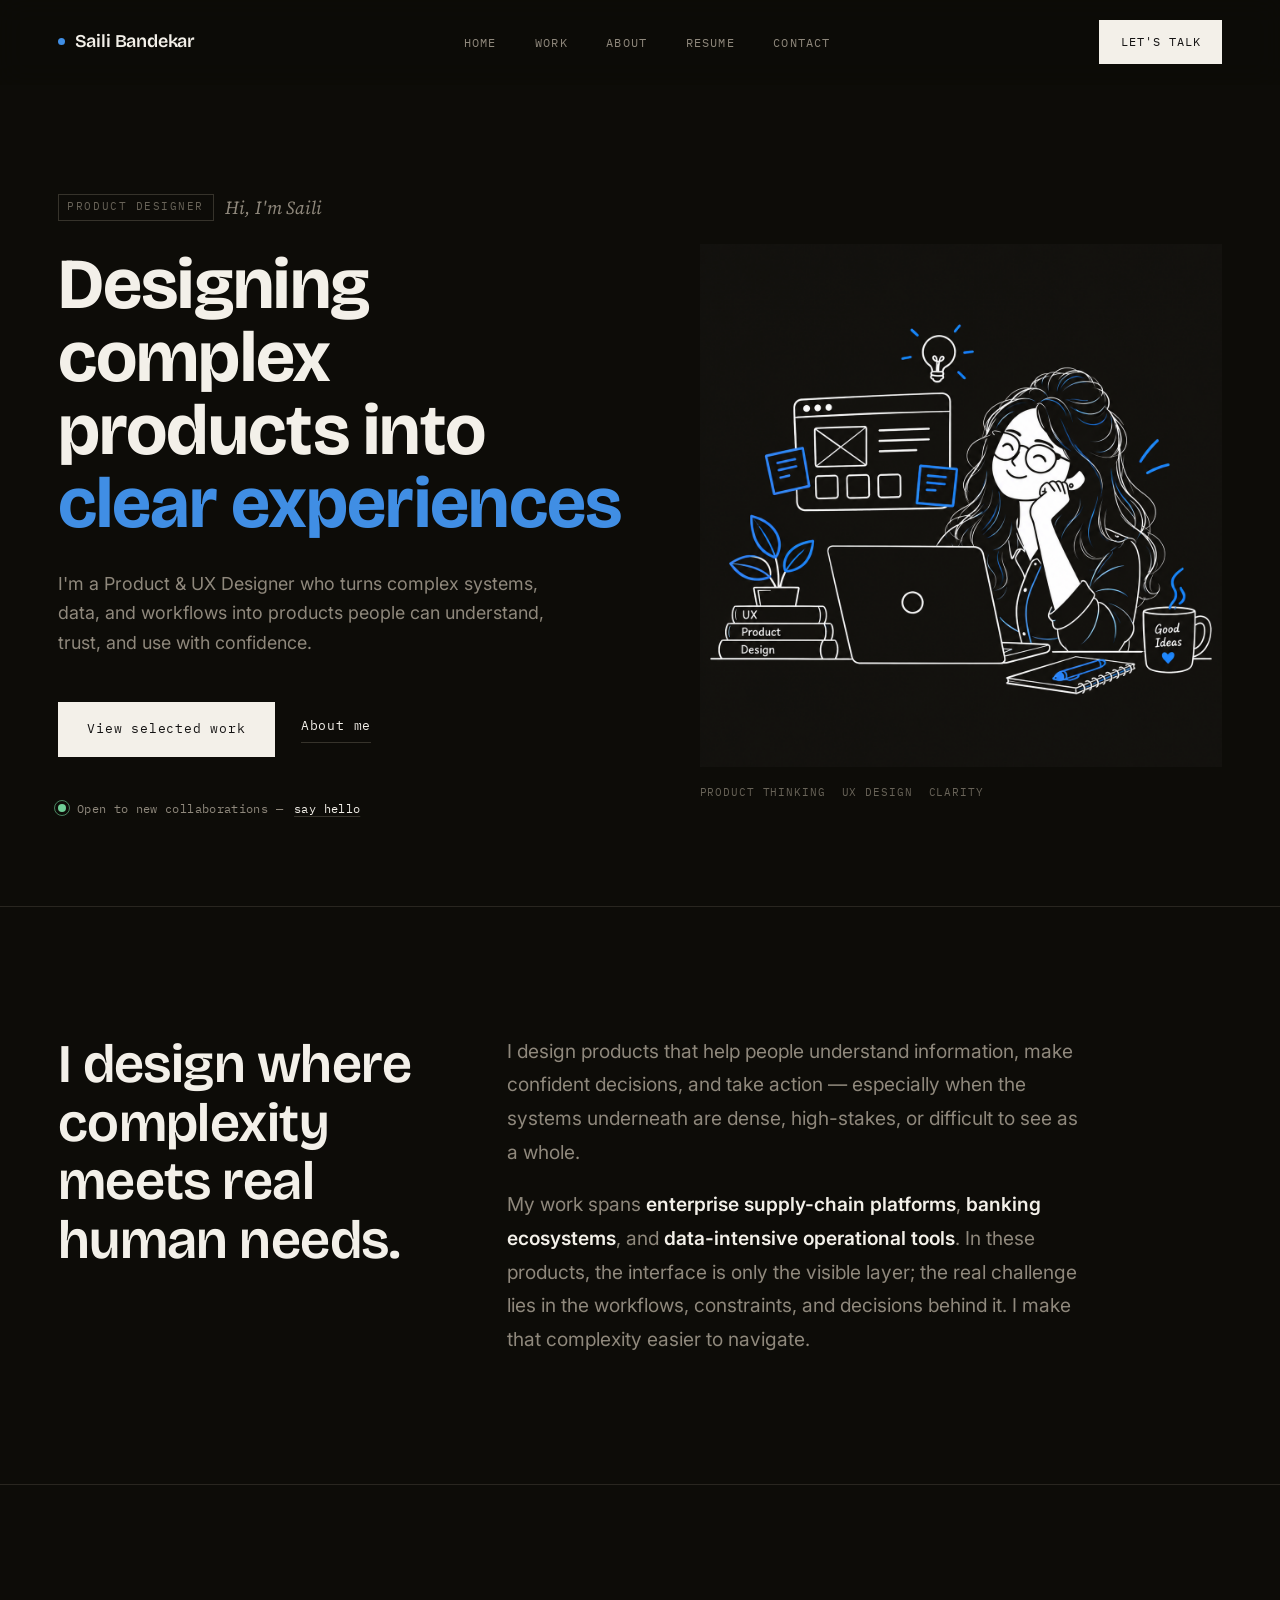
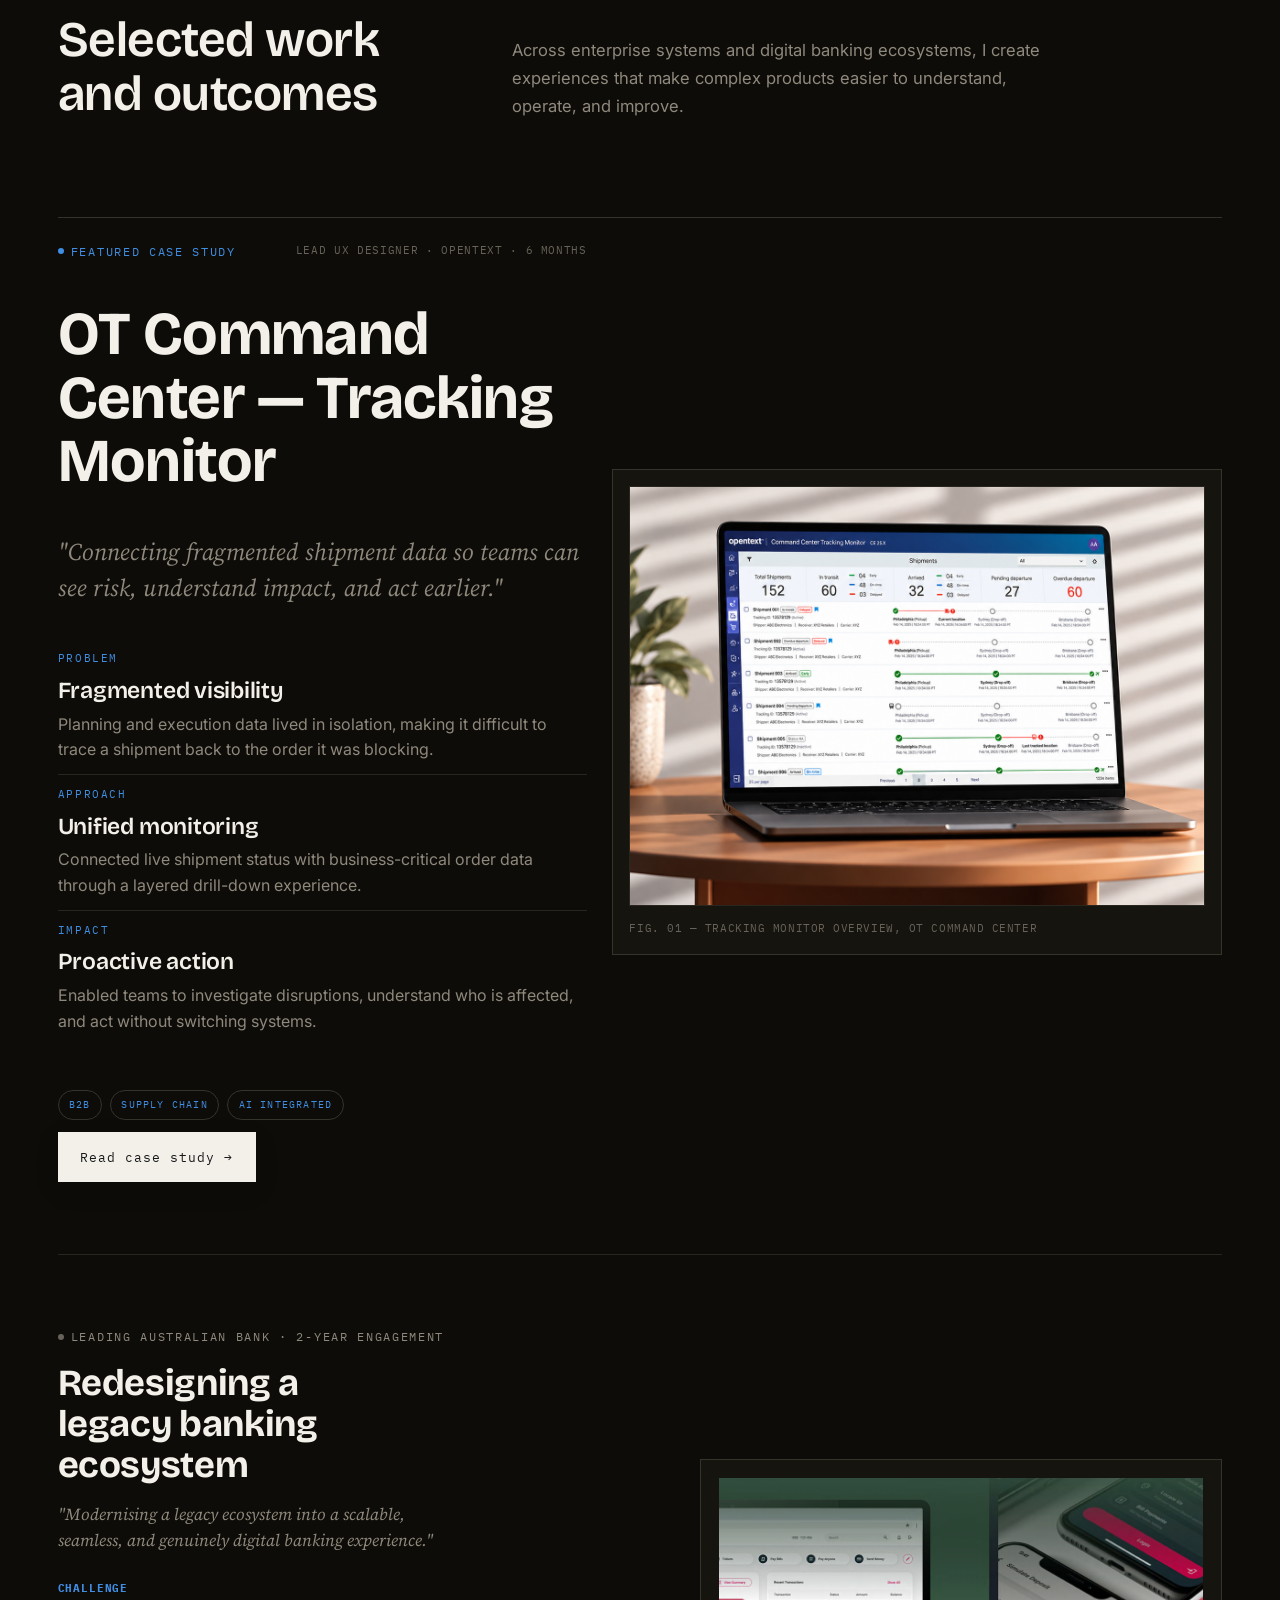
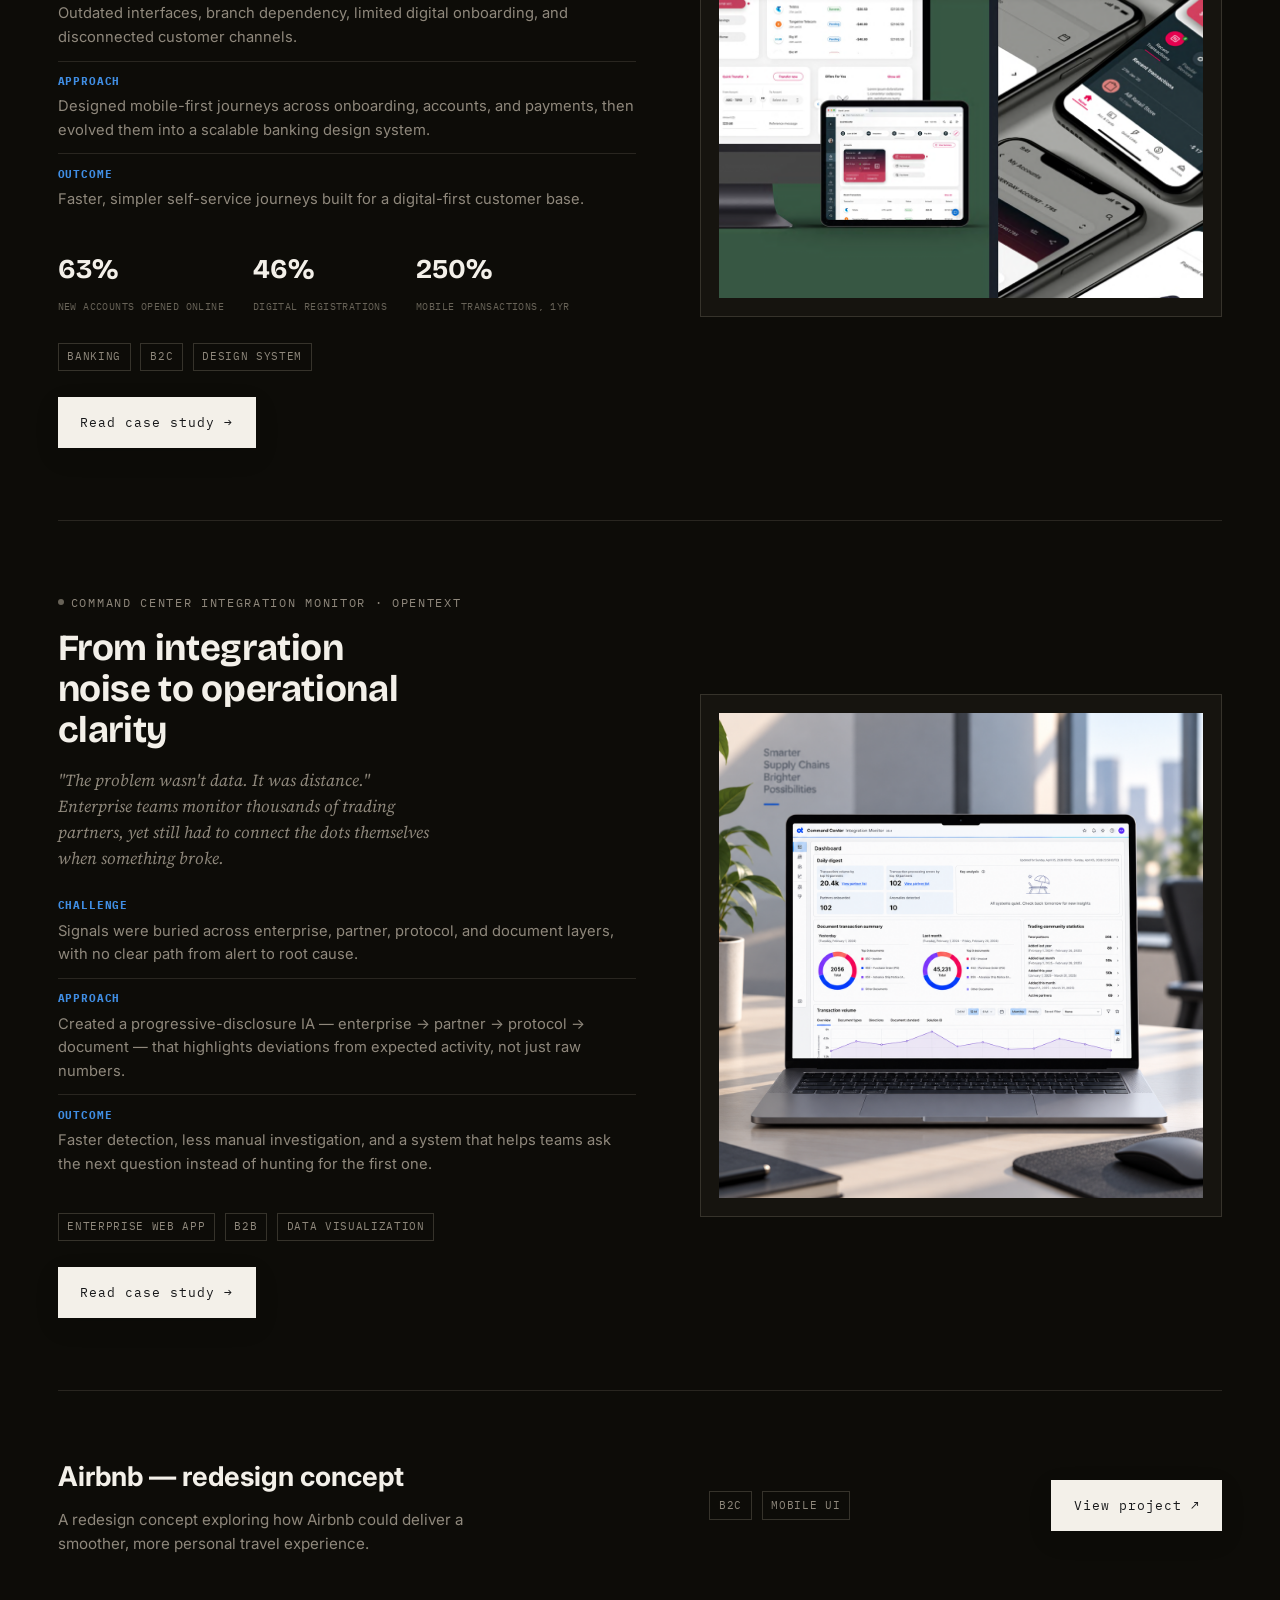
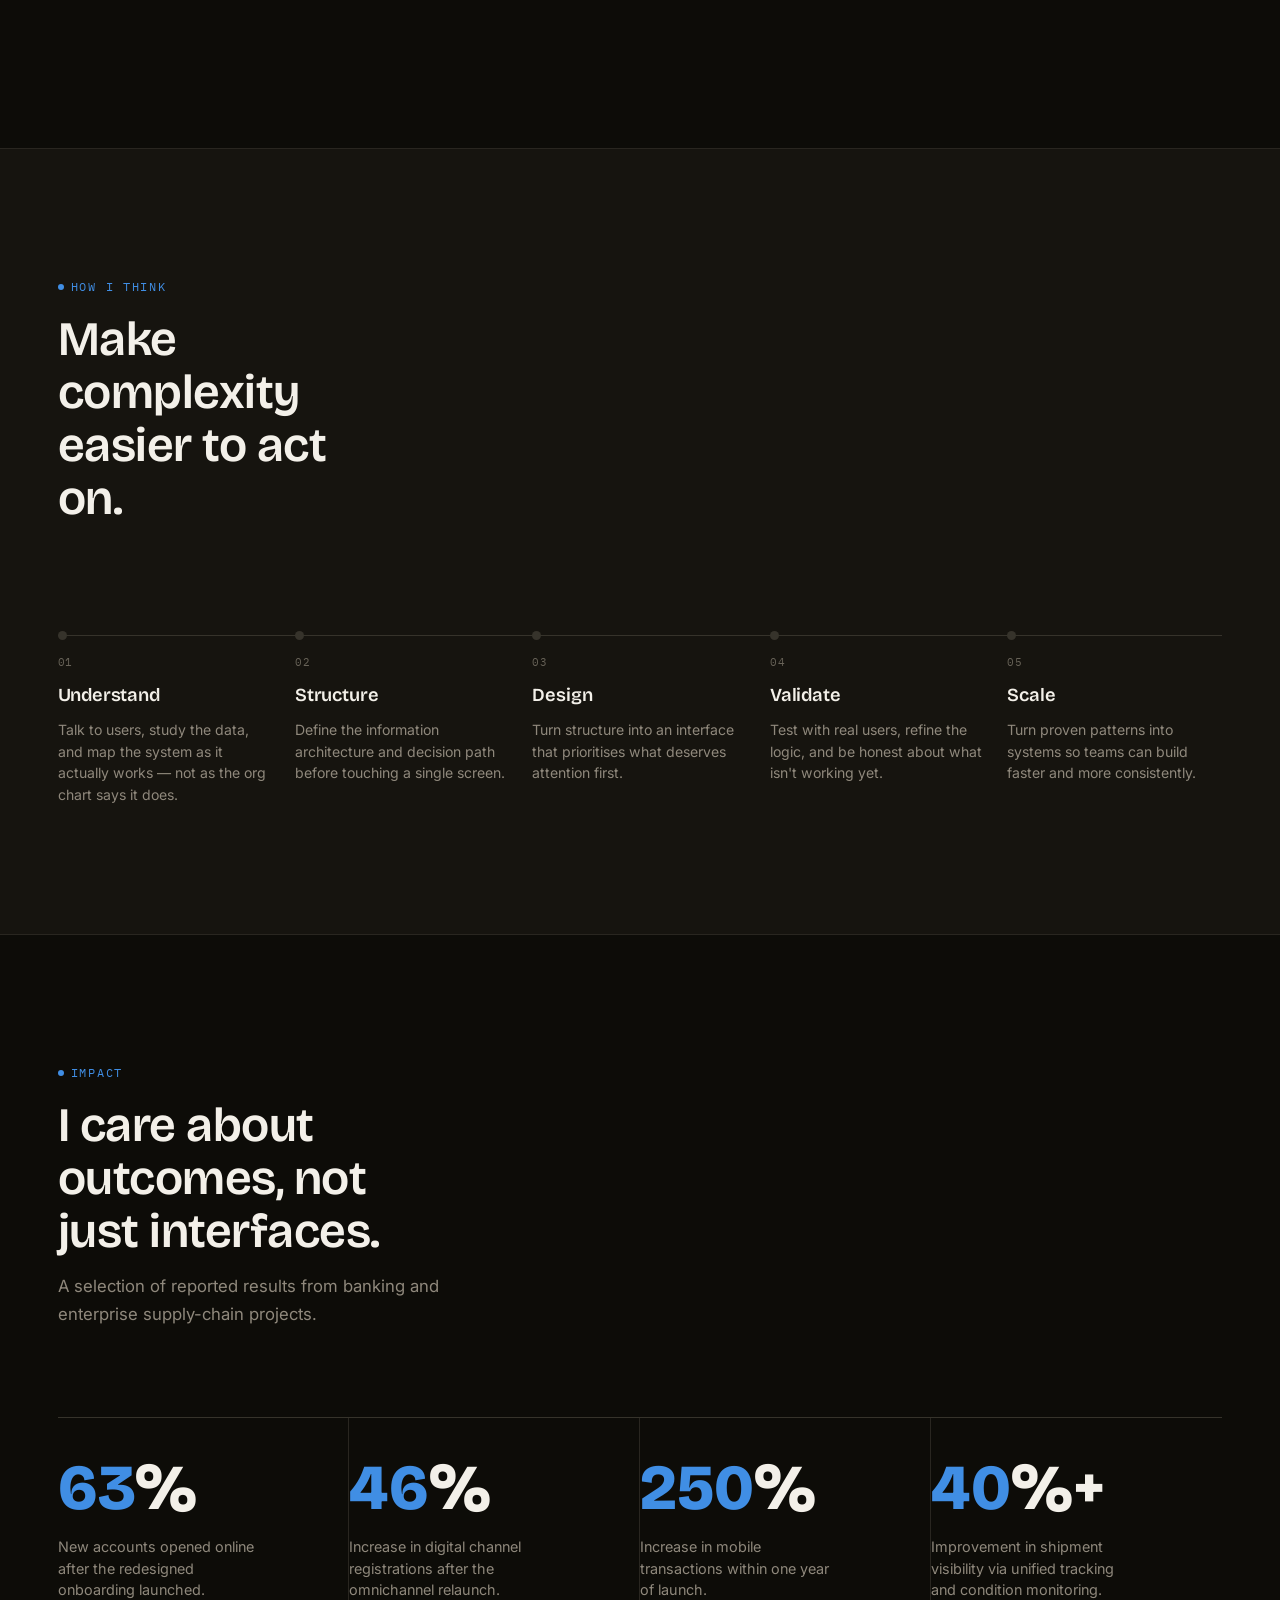
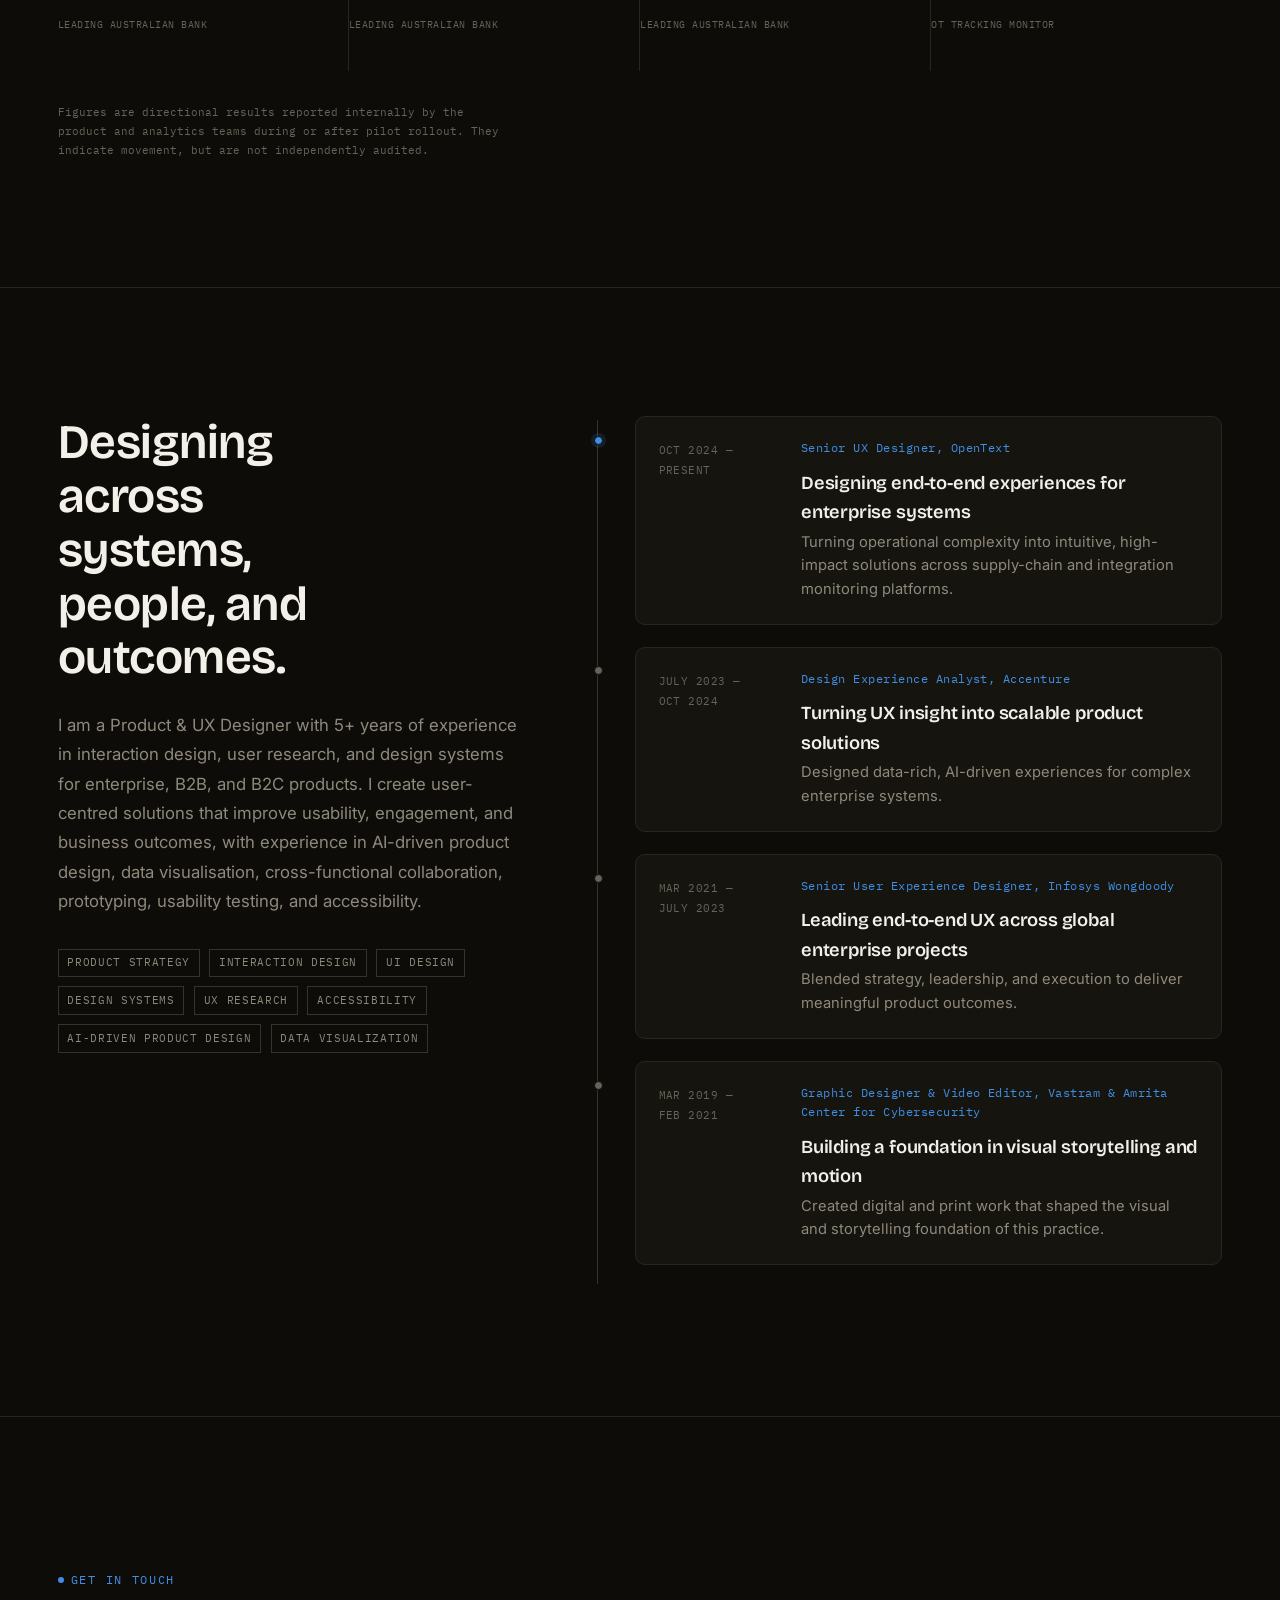
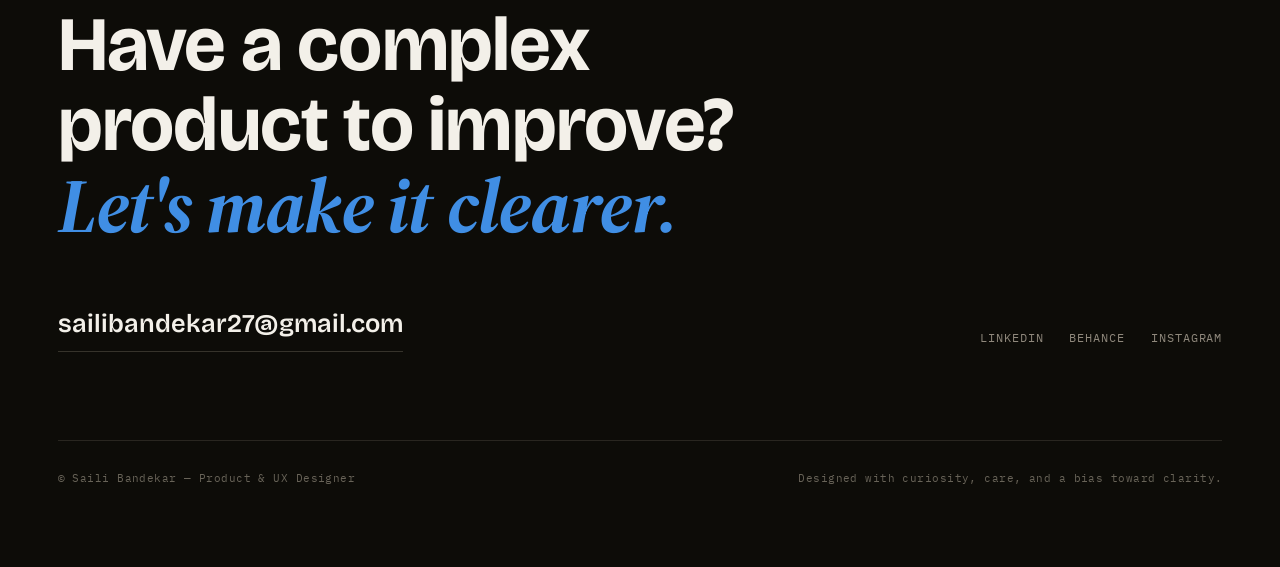
==== index.html @ f3ba3005 "commit" ====
<!doctype html>
<html lang="en">
<head>
<meta charset="UTF-8">
<meta name="viewport" content="width=device-width, initial-scale=1.0">
<title>Saili Bandekar — Product &amp; UX Designer</title>
<meta name="description" content="Saili Bandekar is a Product &amp; UX Designer turning complex enterprise, banking and supply-chain systems into clear, usable experiences.">
<link rel="preconnect" href="https://fonts.googleapis.com">
<link rel="preconnect" href="https://fonts.gstatic.com" crossorigin>
<link href="https://fonts.googleapis.com/css2?family=Bricolage+Grotesque:opsz,wght@12..96,400;12..96,500;12..96,600;12..96,700;12..96,800&family=Source+Serif+4:ital,opsz,wght@0,8..60,400;0,8..60,500;1,8..60,500&family=Inter:wght@400;500;600&family=IBM+Plex+Mono:wght@400;500&display=swap" rel="stylesheet">
<style>
  :root{
    --bg: oklch(15.5% 0.008 90);
    --surface: oklch(19% 0.010 88);
    --surface-2: oklch(23% 0.012 88);
    --fg: oklch(95.5% 0.010 85);
    --muted: oklch(63% 0.020 85);
    --muted-2: oklch(50% 0.018 85);
    --border: oklch(32% 0.014 90);
    --border-soft: oklch(27% 0.012 90);
    --accent: oklch(64% 0.15 253);
    --accent-soft: oklch(64% 0.15 253 / 0.14);
    --paper: oklch(93% 0.012 85);
    --radius-sm: 4px;
    --radius-md: 10px;
    --shadow-soft: 0 24px 80px oklch(5% 0.01 90 / 0.32);

    --display: 'Bricolage Grotesque', sans-serif;
    --serif: 'Source Serif 4', Georgia, serif;
    --sans: 'Inter', sans-serif;
    --mono: 'IBM Plex Mono', monospace;
  }
  *{box-sizing:border-box;}
  html{scroll-behavior:smooth;background:var(--bg);}
  body{
    margin:0;background:var(--bg);color:var(--fg);
    font-family:var(--sans);font-size:16px;line-height:1.6;
    -webkit-font-smoothing:antialiased;
  }
  img{max-width:100%;display:block;}
  a{color:inherit;}
  ::selection{background:var(--accent);color:#0b0c10;}
  .wrap{max-width:1360px;margin:0 auto;padding:0 clamp(20px,4.5vw,64px);}
  section{position:relative;}
  h1,h2,h3,h4{font-family:var(--display);margin:0;letter-spacing:-0.01em;}
  p{margin:0;}
  .eyebrow{
    font-family:var(--mono);font-size:12px;letter-spacing:.14em;text-transform:uppercase;
    color:var(--accent);display:flex;align-items:center;gap:.6em;margin-bottom:1.4em;
  }
  .eyebrow::before{content:'';width:6px;height:6px;border-radius:50%;background:var(--accent);flex:none;}
  .eyebrow.muted{color:var(--muted);}
  .eyebrow.muted::before{background:var(--muted-2);}
  :focus-visible{outline:2px solid var(--accent);outline-offset:3px;}

  /* ================= NAV ================= */
  .site-nav{
    position:sticky;top:0;z-index:100;
    display:flex;align-items:center;justify-content:space-between;
    padding:20px clamp(20px,4.5vw,64px);
    background:oklch(15.5% 0.008 90 / 0.72);
    backdrop-filter:blur(14px) saturate(1.1);
    border-bottom:1px solid transparent;
    transition:border-color .3s ease, background .3s ease;
  }
  .site-nav.scrolled{border-bottom-color:var(--border-soft);}
  .brand{font-family:var(--display);font-weight:600;font-size:18px;letter-spacing:-.01em;display:flex;align-items:center;gap:10px;}
  .brand .dot{width:7px;height:7px;border-radius:50%;background:var(--accent);}
  .nav-links{display:flex;gap:2.4rem;list-style:none;margin:0;padding:0;}
  .nav-links a{
    font-family:var(--mono);font-size:12px;letter-spacing:.1em;color:var(--muted);
    text-decoration:none;padding:.3rem 0;border-bottom:1px solid transparent;transition:color .15s ease,border-color .15s ease;
  }
  .nav-links a:hover, .nav-links a:focus-visible{color:var(--fg);border-color:var(--accent);}
  .nav-cta{
    font-family:var(--mono);font-size:12px;letter-spacing:.08em;
    background:var(--fg);color:#141313;padding:.7rem 1.3rem;border:1px solid var(--fg);
    text-decoration:none;white-space:nowrap;transition:background .15s ease,color .15s ease;
  }
  .nav-cta:hover{background:var(--accent);border-color:var(--accent);color:#0b0c10;}
  .nav-toggle{display:none;background:none;border:1px solid var(--border);color:var(--fg);padding:.5rem .7rem;font-family:var(--mono);}
  @media (max-width:900px){
    .site-nav{position:sticky;}
    .nav-links{display:none;}
    .nav-toggle{display:inline-flex;}
    .nav-links.open{
      position:absolute;top:calc(100% + 1px);left:0;right:0;display:flex !important;flex-direction:column;
      gap:0;padding:1rem clamp(20px,4.5vw,64px) 1.4rem;background:var(--surface);border-bottom:1px solid var(--border);
      box-shadow:var(--shadow-soft);
    }
    .nav-links.open a{display:block;padding:.7rem 0;}
    .nav-cta{display:none;}
  }
  .nav-links.open{display:flex !important;}

  /* ================= HERO ================= */
  .hero{padding:clamp(48px,9vw,108px) 0 clamp(40px,7vw,88px);overflow:hidden;}
  .hero-grid{
    display:grid;grid-template-columns:1.05fr 0.95fr;gap:clamp(24px,5vw,72px);align-items:center;
  }
  .hero-copy .hi{
    font-family:var(--serif);font-style:italic;font-size:1.15rem;color:var(--muted);margin-bottom:1.6rem;
    display:flex;align-items:center;gap:.6em;
  }
  .hero-copy .hi .role{
    font-family:var(--mono);font-style:normal;font-size:11px;letter-spacing:.14em;text-transform:uppercase;
    color:var(--muted-2);border:1px solid var(--border);padding:.35em .8em;
  }
  .hero-copy h1{
    font-size:clamp(2.6rem,5.6vw,4.6rem);line-height:1.02;font-weight:700;max-width:13ch;
  }
  .hero-copy h1 em{font-style:normal;color:var(--accent);}
  .hero-sub{
    font-size:clamp(1.02rem,1.4vw,1.2rem);color:var(--muted);max-width:46ch;margin-top:1.8rem;line-height:1.65;
  }
  .hero-ctas{display:flex;align-items:center;gap:1.6rem;margin-top:2.8rem;flex-wrap:wrap;}
  .btn-primary{
    font-family:var(--mono);font-size:13px;letter-spacing:.06em;
    background:var(--fg);color:#141313;padding:1rem 1.8rem;text-decoration:none;
    border:1px solid var(--fg);transition:background .15s ease,color .15s ease,transform .15s ease;
  }
  .btn-primary:hover{background:var(--accent);border-color:var(--accent);color:#0b0c10;transform:translateY(-1px);}
  .btn-ghost{
    font-family:var(--mono);font-size:13px;letter-spacing:.06em;color:var(--fg);
    text-decoration:none;border-bottom:1px solid var(--border);padding-bottom:.3rem;
    transition:border-color .15s ease,color .15s ease;
  }
  .btn-ghost:hover{border-color:var(--accent);color:var(--accent);}
  .availability{
    margin-top:2.6rem;display:flex;align-items:center;gap:.7rem;flex-wrap:wrap;
    font-family:var(--mono);font-size:12px;color:var(--muted);letter-spacing:.03em;
  }
  .availability .pulse{
    width:8px;height:8px;border-radius:50%;background:#6fcf97;position:relative;flex:none;
  }
  .availability .pulse::after{
    content:'';position:absolute;inset:-4px;border-radius:50%;border:1px solid #6fcf97;opacity:.6;
    animation:pulse 2.4s ease-out infinite;
  }
  @keyframes pulse{0%{transform:scale(.7);opacity:.7;}100%{transform:scale(1.9);opacity:0;}}
  .availability a{color:var(--fg);text-decoration:underline;text-decoration-color:var(--border);text-underline-offset:3px;}

  /* Hero visual */
  .hero-visual{position:relative;max-width:560px;justify-self:end;width:100%;}
  .hero-visual img{width:100%;height:auto;display:block;object-fit:contain;border:0;border-radius:0;box-shadow:none;}
  .hero-visual .cap{
    position:absolute;left:0;bottom:-2.2rem;font-family:var(--mono);font-size:11px;letter-spacing:.08em;
    color:var(--muted-2);display:flex;gap:1rem;flex-wrap:wrap;
  }
  @media (max-width:900px){
    .hero-grid{grid-template-columns:1fr;}
    .hero-visual{justify-self:start;max-width:420px;margin-top:2.4rem;}
  }

  /* ================= PHILOSOPHY ================= */
  .philosophy{padding:clamp(64px,10vw,132px) 0;border-top:1px solid var(--border-soft);}
  .philosophy-grid{display:grid;grid-template-columns:.7fr 1.3fr;gap:clamp(24px,5vw,64px);}
  .philosophy h2{
    font-size:clamp(2.1rem,4.4vw,3.4rem);line-height:1.08;max-width:11ch;font-weight:600;
  }
  .philosophy .body{max-width:58ch;}
  .philosophy .body p{font-size:clamp(1.05rem,1.5vw,1.25rem);color:var(--muted);line-height:1.75;}
  .philosophy .body p+p{margin-top:1.2rem;}
  .philosophy .body strong{color:var(--fg);font-weight:600;}
  @media (max-width:820px){ .philosophy-grid{grid-template-columns:1fr;gap:1.6rem;} }

  /* ================= SELECTED WORK ================= */
  .work{padding:clamp(64px,10vw,132px) 0;border-top:1px solid var(--border-soft);}
  .work-intro{display:grid;grid-template-columns:.55fr 1fr;gap:clamp(24px,5vw,64px);margin-bottom:clamp(48px,8vw,96px);align-items:end;}
  .work-intro h2{font-size:clamp(2rem,4.2vw,3.1rem);font-weight:600;line-height:1.08;}
  .work-intro .lede{font-size:clamp(1rem,1.3vw,1.15rem);color:var(--muted);max-width:56ch;line-height:1.7;}
  @media (max-width:820px){ .work-intro{grid-template-columns:1fr;} }

  .tag-row{display:flex;flex-wrap:wrap;gap:.6rem;}
  .tag{
    font-family:var(--mono);font-size:11px;letter-spacing:.06em;text-transform:uppercase;
    color:var(--muted);border:1px solid var(--border);padding:.4em .8em;
  }

  /* Featured case study — Tracking Monitor */
  .featured-case{
    display:grid;grid-template-columns:minmax(0, 1fr) 610px;gap:clamp(18px,2vw,28px);align-items:start;
    border-top:1px solid var(--border);padding-top:clamp(16px,2.5vw,24px);margin-bottom:clamp(36px,6vw,72px);
  }
  .featured-case .fc-label{
    display:flex;justify-content:space-between;align-items:baseline;margin-bottom:1rem;flex-wrap:wrap;gap:.7rem;
  }
  .featured-case .fc-label .eyebrow{margin-bottom:0;}
  .featured-case .fc-meta{font-family:var(--mono);font-size:11px;color:var(--muted-2);letter-spacing:.06em;}
  .featured-case h3{
    font-size:clamp(2rem,4.8vw,3.8rem);line-height:1.04;font-weight:700;max-width:16ch;margin-bottom:1rem;
  }
  .featured-case .fc-quote{
    font-family:var(--serif);font-style:italic;font-size:clamp(1.1rem,1.9vw,1.5rem);color:var(--muted);
    max-width:44ch;line-height:1.5;margin-bottom:1.2rem;
  }
  .fc-visual{
    position:relative;border:1px solid var(--border);background:var(--surface);padding:clamp(10px,1.4vw,16px);
    grid-column:2;grid-row:1 / span 5;align-self:center;display:flex;flex-direction:column;justify-content:center;
    width:min(100%, 610px);max-width:610px;justify-self:end;margin-left:0;
  }
  .fc-visual img{
    width:100%;height:420px;object-fit:cover;border:1px solid var(--border-soft);display:block;
  }
  .fc-visual .fc-visual-cap{
    font-family:var(--mono);font-size:11px;color:var(--muted-2);letter-spacing:.05em;padding-top:.9rem;margin:0;
  }
  .featured-case .narrative-strip,
  .featured-case .fc-footer{grid-column:1;}
  .narrative-strip{
    display:grid;grid-template-columns:1fr;gap:0;align-items:start;
    margin:0 0 .9rem;max-width:700px;width:100%;
  }
  .narrative-strip .arrow{display:none;}
  .narrative-step{
    padding:.7rem 0;border-top:1px solid var(--border-soft);
  }
  .narrative-step:first-child{padding-top:0;border-top:none;}
  .narrative-step .step-label{
    font-family:var(--mono);font-size:11px;letter-spacing:.15em;color:var(--accent);margin-bottom:.55rem;text-transform:uppercase;
  }
  .narrative-step h4{
    font-size:clamp(1.4rem,1.8vw,1.9rem);font-weight:600;margin:0 0 .45rem;line-height:1.2;
  }
  .narrative-step p{
    max-width:56ch;font-size:1rem;color:var(--muted);line-height:1.6;margin:0;
  }
  .fc-footer{
    display:flex;flex-direction:column;align-items:flex-start;gap:.75rem;
    margin-top:4px;max-width:700px;
  }
  .featured-case .tag-row{display:flex;flex-wrap:wrap;gap:.5rem;}
  .featured-case .tag{
    font-family:var(--mono);font-size:10px;letter-spacing:.12em;text-transform:uppercase;
    color:var(--accent);background:transparent;border:1px solid var(--border);padding:.38rem .65rem;border-radius:999px;
  }
  .featured-case .project-cta{margin-top:0;}
  @media (max-width:820px){
    .featured-case{grid-template-columns:1fr;gap:1.2rem;}
    .fc-visual{grid-column:1;grid-row:auto;width:100%;max-width:none;justify-self:stretch;}
    .fc-visual img{height:clamp(260px,72vw,420px);}
    .narrative-strip{max-width:none;}
    .narrative-step{padding:.7rem 0;}
    .fc-footer{max-width:none;}
  }

  /* Bank — large horizontal split */
  .work-row{
    display:grid;grid-template-columns:1.05fr .95fr;gap:clamp(28px,5vw,64px);align-items:center;
    padding:clamp(40px,6vw,72px) 0;border-top:1px solid var(--border-soft);
  }
  .work-row.reverse{grid-template-columns:1.05fr .95fr;}
  .wr-visual{order:2;border:1px solid var(--border);background:var(--surface);padding:clamp(10px,1.8vw,18px);}
  .wr-copy{order:1;}
  .wr-visual img{width:100%;height:100%;min-height:420px;object-fit:cover;}
  .wr-copy .eyebrow{margin-bottom:1rem;}
  .wr-copy h3{font-size:clamp(1.6rem,3vw,2.3rem);line-height:1.12;font-weight:700;max-width:15ch;margin-bottom:1rem;}
  .wr-copy .wr-quote{
    font-family:var(--serif);font-style:italic;color:var(--muted);font-size:1.05rem;line-height:1.55;
    max-width:42ch;margin-bottom:1.6rem;
  }
  .wr-mini-narrative{margin-bottom:1.6rem;}
  .wr-mini-narrative div{
    font-size:.92rem;color:var(--muted);line-height:1.6;padding:.7rem 0;border-top:1px solid var(--border-soft);
  }
  .wr-mini-narrative div:first-child{border-top:none;padding-top:0;}
  .wr-mini-narrative b{font-family:var(--mono);font-size:10.5px;letter-spacing:.08em;color:var(--accent);display:block;margin-bottom:.35rem;text-transform:uppercase;}
  .wr-stats{display:flex;gap:1.8rem;margin:1.6rem 0;flex-wrap:wrap;}
  .wr-stats .s{font-family:var(--display);}
  .wr-stats .s b{display:block;font-size:1.7rem;font-weight:700;color:var(--fg);}
  .wr-stats .s span{font-family:var(--mono);font-size:10px;color:var(--muted-2);letter-spacing:.04em;}

  .project-cta,
  .wr-link{
    display:inline-flex;align-items:center;justify-content:center;gap:.55rem;
    font-family:var(--mono);font-size:12.5px;letter-spacing:.08em;color:#17181a;
    text-decoration:none;background:var(--fg);border:1px solid var(--fg);
    padding:.9rem 1.35rem;min-height:46px;transition:transform .15s ease,background .15s ease,color .15s ease,border-color .15s ease,box-shadow .15s ease;
    box-shadow:0 8px 25px oklch(0 0 0 / 0.12);
  }
  .project-cta:hover,
  .wr-link:hover{
    background:var(--accent);border-color:var(--accent);color:#0b0c10;transform:translateY(-1px);box-shadow:0 12px 30px oklch(64% 0.15 253 / 0.22);
  }

  .project-cta:focus-visible,
  .wr-link:focus-visible{outline:2px solid var(--accent);outline-offset:3px;}
  @media (max-width:900px){
    .work-row, .work-row.reverse{grid-template-columns:1fr;}
    .work-row.reverse .wr-visual, .work-row.reverse .wr-copy{order:initial;}
  }
  @media (max-width:900px){
    .wr-visual img{min-height:0;height:auto;aspect-ratio:16/9;}
  }

  /* Smaller preview — Airbnb (text forward, no fabricated image) */
  .work-preview-small{
    padding:clamp(36px,6vw,64px) 0;border-top:1px solid var(--border-soft);
    display:grid;grid-template-columns:2fr 1fr auto;gap:2rem;align-items:center;
  }
  .work-preview-small .wps-title{font-size:clamp(1.3rem,2.4vw,1.7rem);font-weight:700;margin-bottom:.6rem;}
  .work-preview-small .wps-desc{color:var(--muted);font-size:.95rem;max-width:46ch;line-height:1.6;}
  .work-preview-small .wps-tags{justify-self:start;}
  @media (max-width:820px){
    .work-preview-small{grid-template-columns:1fr;gap:1rem;}
    .work-preview-small .wps-tags{justify-self:start;}
  }

  /* ================= HOW I THINK ================= */
  .process{padding:clamp(64px,10vw,132px) 0;border-top:1px solid var(--border-soft);background:var(--surface);}
  .process-head{max-width:34ch;margin-bottom:clamp(48px,7vw,88px);}
  .process-head h2{font-size:clamp(2rem,4vw,3rem);font-weight:600;line-height:1.1;}
  .process-rail{position:relative;}
  .process-track{
    position:absolute;left:0;right:0;top:22px;height:1px;background:var(--border);
  }
  .process-fill{
    position:absolute;left:0;top:22px;height:1px;background:var(--accent);width:0%;transition:width .1s linear;
  }
  .process-steps{display:grid;grid-template-columns:repeat(5,1fr);gap:1.4rem;position:relative;}
  .process-step{padding-top:2.6rem;position:relative;}
  .process-step .node{
    position:absolute;top:18px;left:0;width:9px;height:9px;border-radius:50%;background:var(--border);
    transition:background .2s ease,box-shadow .2s ease;
  }
  .process-step.active .node{background:var(--accent);box-shadow:0 0 0 5px var(--accent-soft);}
  .process-step .idx{font-family:var(--mono);font-size:11px;color:var(--muted-2);letter-spacing:.06em;margin-bottom:.6rem;display:block;}
  .process-step h4{font-size:1.15rem;font-weight:600;margin-bottom:.5rem;}
  .process-step p{font-size:.88rem;color:var(--muted);line-height:1.55;}
  @media (max-width:900px){
    .process-steps{grid-template-columns:1fr 1fr;}
    .process-track,.process-fill{display:none;}
  }
  @media (max-width:520px){ .process-steps{grid-template-columns:1fr;} }

  /* ================= IMPACT ================= */
  .impact{padding:clamp(64px,10vw,132px) 0;border-top:1px solid var(--border-soft);}
  .impact-head{max-width:40ch;margin-bottom:clamp(48px,7vw,88px);}
  .impact-head h2{font-size:clamp(2rem,4vw,3rem);font-weight:600;line-height:1.1;margin-bottom:1rem;}
  .impact-head p{color:var(--muted);font-size:1.05rem;max-width:52ch;line-height:1.65;}
  .impact-grid{
    display:grid;grid-template-columns:repeat(4,1fr);border-top:1px solid var(--border);
  }
  .impact-cell{padding:clamp(24px,3vw,40px) clamp(16px,2vw,28px) clamp(24px,3vw,40px) 0;border-right:1px solid var(--border-soft);}
  .impact-cell:last-child{border-right:none;padding-right:0;}
  .impact-cell .num{
    font-family:var(--display);font-size:clamp(2.6rem,5vw,4rem);font-weight:800;color:var(--fg);line-height:1;
  }
  .impact-cell .num em{font-style:normal;color:var(--accent);}
  .impact-cell .label{font-size:.9rem;color:var(--muted);line-height:1.5;margin-top:1rem;max-width:22ch;}
  .impact-cell .src{
    font-family:var(--mono);font-size:10px;letter-spacing:.05em;color:var(--muted-2);text-transform:uppercase;
    margin-top:1rem;display:block;
  }
  .impact-fine{font-family:var(--mono);font-size:11px;color:var(--muted-2);max-width:64ch;margin-top:2rem;line-height:1.7;}
  @media (max-width:900px){
    .impact-grid{grid-template-columns:1fr 1fr;}
    .impact-cell:nth-child(2n){border-right:none;}
    .impact-cell{border-bottom:1px solid var(--border-soft);}
  }
  @media (max-width:560px){ .impact-grid{grid-template-columns:1fr;} }

  /* ================= ABOUT ================= */
  .about{padding:clamp(64px,10vw,132px) 0;border-top:1px solid var(--border-soft);}
  .about-grid{display:grid;grid-template-columns:minmax(0,.85fr) minmax(0,1.15fr);gap:clamp(32px,6vw,80px);align-items:start;}
  .about h2{font-size:clamp(2rem,4vw,3rem);font-weight:600;line-height:1.12;max-width:11ch;margin-bottom:1.6rem;}
  .about .bio{color:var(--muted);font-size:1.05rem;line-height:1.75;max-width:52ch;}
  .skills-cloud{display:flex;flex-wrap:wrap;gap:.6rem;margin-top:2rem;}
  .career{margin-top:0;position:relative;padding-left:clamp(1.4rem,3vw,2.5rem);}
  .career::before{content:'';position:absolute;left:0;top:.2rem;bottom:.2rem;width:1px;background:var(--border);}
  .career-item{
    position:relative;display:grid;grid-template-columns:120px 1fr;gap:1.4rem;padding:1.3rem 1.4rem 1.4rem;
    border:1px solid var(--border-soft);background:var(--surface);border-radius:var(--radius-md);margin-bottom:1.4rem;
  }
  .career-item::before{content:'';position:absolute;left:calc(clamp(1.4rem,3vw,2.5rem) * -1 - 4px);top:1.15rem;width:7px;height:7px;border-radius:50%;background:var(--muted-2);border:1px solid var(--bg);}
  .career-item:first-child::before{background:var(--accent);box-shadow:0 0 0 3px var(--accent-soft);}
  .career-item .when{font-family:var(--mono);font-size:11px;color:var(--muted-2);letter-spacing:.04em;padding-top:.2rem;line-height:1.8;}
  .career-item h4{font-size:1.15rem;font-weight:600;margin-bottom:.2rem;}
  .career-item .org{font-family:var(--mono);font-size:12px;color:var(--accent);letter-spacing:.04em;margin-bottom:.7rem;display:block;}
  .career-item p{font-size:.92rem;color:var(--muted);line-height:1.6;max-width:56ch;}
  @media (max-width:820px){
    .about-grid{grid-template-columns:1fr;}
    .about h2{max-width:none;}
    .about .bio{max-width:none;}
    .career{margin-top:clamp(48px,7vw,80px);}
    .career-item{grid-template-columns:1fr;gap:.3rem;padding:1.2rem 1rem 1.3rem;}
  }

  /* ================= CONTACT ================= */
  .contact{padding:clamp(72px,12vw,160px) 0 clamp(48px,7vw,80px);border-top:1px solid var(--border-soft);}
  .contact h2{
    font-size:clamp(2.4rem,6vw,5rem);font-weight:700;line-height:1.04;max-width:16ch;
  }
  .contact .lets-clear{font-family:var(--serif);font-style:italic;color:var(--accent);}
  .contact-row{
    display:flex;justify-content:space-between;align-items:flex-end;flex-wrap:wrap;gap:2rem;
    margin-top:clamp(32px,5vw,56px);
  }
  .contact-email{
    font-family:var(--display);font-size:clamp(1.2rem,2.4vw,1.6rem);font-weight:600;
    text-decoration:none;border-bottom:1px solid var(--border);padding-bottom:.4rem;
  }
  .contact-email:hover{border-color:var(--accent);color:var(--accent);}
  .socials{display:flex;gap:1.6rem;flex-wrap:wrap;}
  .socials a{
    font-family:var(--mono);font-size:12px;letter-spacing:.08em;color:var(--muted);text-decoration:none;
    border-bottom:1px solid transparent;padding-bottom:.25rem;
  }
  .socials a:hover{color:var(--fg);border-color:var(--accent);}
  footer.site-footer{
    margin-top:clamp(48px,8vw,88px);padding-top:1.8rem;border-top:1px solid var(--border-soft);
    display:flex;justify-content:space-between;flex-wrap:wrap;gap:1rem;
    font-family:var(--mono);font-size:11px;color:var(--muted-2);letter-spacing:.04em;
  }

  .reveal{opacity:0;transform:translateY(18px);transition:opacity .7s ease,transform .7s ease;}
  .reveal.in{opacity:1;transform:translateY(0);}
  @media (prefers-reduced-motion:reduce){
    html{scroll-behavior:auto;}
    .reveal{opacity:1;transform:none;transition:none;}
    .availability .pulse::after{animation:none;}
  }
</style>
</head>
<body>

<!-- ================= NAV ================= -->
<header class="site-nav" id="siteNav" data-od-id="site-nav">
  <div class="brand" data-od-id="brand-logo"><span class="dot"></span>Saili Bandekar</div>
  <button class="nav-toggle" aria-label="Open menu" aria-expanded="false">☰</button>
  <ul class="nav-links" data-od-id="nav-links">
    <li><a href="#top" data-od-id="nav-home">HOME</a></li>
    <li><a href="#work" data-od-id="nav-work">WORK</a></li>
    <li><a href="#about" data-od-id="nav-about">ABOUT</a></li>
    <li><a href="https://drive.google.com/file/d/11xnpkp3scNq9Za6gYi-1OitTIbmNhtTH/view" target="_blank" rel="noopener noreferrer" data-od-id="nav-resume">RESUME</a></li>
    <li><a href="#contact" data-od-id="nav-contact">CONTACT</a></li>
  </ul>
  <a class="nav-cta" href="#contact" data-od-id="nav-lets-talk">LET'S TALK</a>
</header>

<main id="top">

<!-- ================= HERO ================= -->
<section class="hero" data-od-id="hero-section">
  <div class="wrap hero-grid">
    <div class="hero-copy reveal" data-od-id="hero-copy">
      <p class="hi"><span class="role">PRODUCT DESIGNER</span> Hi, I'm Saili</p>
      <h1>Designing complex products into <em>clear experiences</em></h1>
      <p class="hero-sub">I'm a Product &amp; UX Designer who turns complex systems, data, and workflows into products people can understand, trust, and use with confidence.</p>
      <div class="hero-ctas">
        <a class="btn-primary" href="#work" data-od-id="cta-view-work">View selected work</a>
        <a class="btn-ghost" href="#about" data-od-id="cta-about">About me</a>
      </div>
      <p class="availability" data-od-id="availability-note"><span class="pulse"></span>Open to new collaborations — <a href="mailto:sailibandekar27@gmail.com">say hello</a></p>
    </div>
    <div class="hero-visual reveal" data-od-id="hero-visual">
      <img src="assets/images/cover.png" alt="Illustration of a product designer working on a digital interface" width="1536" height="1024">
      <p class="cap"><span>PRODUCT THINKING</span><span>UX DESIGN</span><span>CLARITY</span></p>
    </div>
  </div>
</section>

<!-- ================= PHILOSOPHY ================= -->
<section class="philosophy" id="philosophy" data-od-id="philosophy-section">
  <div class="wrap philosophy-grid">
    <h2 class="reveal">I design where complexity meets real human needs.</h2>
    <div class="body reveal">
      <p>I design products that help people understand information, make confident decisions, and take action — especially when the systems underneath are dense, high-stakes, or difficult to see as a whole.</p>
      <p>My work spans <strong>enterprise supply-chain platforms</strong>, <strong>banking ecosystems</strong>, and <strong>data-intensive operational tools</strong>. In these products, the interface is only the visible layer; the real challenge lies in the workflows, constraints, and decisions behind it. I make that complexity easier to navigate.</p>
    </div>
  </div>
</section>

<!-- ================= SELECTED WORK ================= -->
<section class="work" id="work" data-od-id="work-section">
  <div class="wrap">
    <div class="work-intro">
      <h2 class="reveal">Selected work<br>and outcomes</h2>
      <p class="lede reveal">Across enterprise systems and digital banking ecosystems, I create experiences that make complex products easier to understand, operate, and improve.</p>
    </div>

    <!-- FEATURED — Tracking Monitor -->
    <article class="featured-case reveal" data-od-id="case-tracking-monitor">
      <div class="fc-label">
        <span class="eyebrow">Featured case study</span>
        <span class="fc-meta">LEAD UX DESIGNER · OPENTEXT · 6 MONTHS</span>
      </div>
      <h3>OT Command Center — Tracking Monitor</h3>
      <p class="fc-quote">"Connecting fragmented shipment data so teams can see risk, understand impact, and act earlier."</p>
      <div class="fc-visual">
        <img src="assets/images/tracking-00.png" alt="Tracking Monitor dashboard showing shipment clusters and delivery status on a laptop" width="1254" height="1254" loading="lazy">
        <p class="fc-visual-cap">FIG. 01 — TRACKING MONITOR OVERVIEW, OT COMMAND CENTER</p>
      </div>
      <div class="narrative-strip">
        <div class="narrative-step">
          <div class="step-label">PROBLEM</div>
          <h4>Fragmented visibility</h4>
          <p>Planning and execution data lived in isolation, making it difficult to trace a shipment back to the order it was blocking.</p>
        </div>
        <div class="narrative-step">
          <div class="step-label">APPROACH</div>
          <h4>Unified monitoring</h4>
          <p>Connected live shipment status with business-critical order data through a layered drill-down experience.</p>
        </div>
        <div class="narrative-step">
          <div class="step-label">IMPACT</div>
          <h4>Proactive action</h4>
          <p>Enabled teams to investigate disruptions, understand who is affected, and act without switching systems.</p>
        </div>
      </div>
      <div class="fc-footer">
        <div class="tag-row">
          <span class="tag">B2B</span><span class="tag">Supply chain</span><span class="tag">AI integrated</span>
        </div>
        <a class="project-cta" href="tracking-monitor-case-study.html" data-od-id="link-case-tracking">Read case study →</a>
      </div>
    </article>

    <!-- Leading Australian Bank -->
    <article class="work-row" data-od-id="case-banking">
      <div class="wr-visual">
        <img src="assets/images/banking-00.png" alt="Redesigned digital banking dashboard shown across desktop, tablet and mobile, plus a close-up array of mobile banking screens" width="1920" height="850" loading="lazy">
      </div>
      <div class="wr-copy">
        <span class="eyebrow muted">Leading Australian Bank · 2-year engagement</span>
        <h3>Redesigning a legacy banking ecosystem</h3>
        <p class="wr-quote">"Modernising a legacy ecosystem into a scalable, seamless, and genuinely digital banking experience."</p>
        <div class="wr-mini-narrative">
          <div><b>Challenge</b>Outdated interfaces, branch dependency, limited digital onboarding, and disconnected customer channels.</div>
          <div><b>Approach</b>Designed mobile-first journeys across onboarding, accounts, and payments, then evolved them into a scalable banking design system.</div>
          <div><b>Outcome</b>Faster, simpler self-service journeys built for a digital-first customer base.</div>
        </div>
        <div class="wr-stats">
          <div class="s"><b>63%</b><span>NEW ACCOUNTS OPENED ONLINE</span></div>
          <div class="s"><b>46%</b><span>DIGITAL REGISTRATIONS</span></div>
          <div class="s"><b>250%</b><span>MOBILE TRANSACTIONS, 1YR</span></div>
        </div>
        <div class="tag-row" style="margin-bottom:1.6rem;">
          <span class="tag">Banking</span><span class="tag">B2C</span><span class="tag">Design system</span>
        </div>
        <a class="project-cta" href="banking-case-study.html" data-od-id="link-case-banking">Read case study →</a>
      </div>
    </article>

    <!-- Command Center Integration Monitor (CCIM) -->
    <article class="work-row" data-od-id="case-ccim">
      <div class="wr-visual">
        <img src="assets/images/ccim-00.jpg" alt="Command Center Integration Monitor showing shipment status timelines and delivery alerts on a laptop" width="1254" height="1254" loading="lazy">
      </div>
      <div class="wr-copy">
        <span class="eyebrow muted">Command Center Integration Monitor · OpenText</span>
        <h3>From integration noise to operational clarity</h3>
        <p class="wr-quote">"The problem wasn't data. It was distance." Enterprise teams monitor thousands of trading partners, yet still had to connect the dots themselves when something broke.</p>
        <div class="wr-mini-narrative">
          <div><b>Challenge</b>Signals were buried across enterprise, partner, protocol, and document layers, with no clear path from alert to root cause.</div>
          <div><b>Approach</b>Created a progressive-disclosure IA — enterprise → partner → protocol → document — that highlights deviations from expected activity, not just raw numbers.</div>
          <div><b>Outcome</b>Faster detection, less manual investigation, and a system that helps teams ask the next question instead of hunting for the first one.</div>
        </div>
        <div class="tag-row" style="margin-bottom:1.6rem;">
          <span class="tag">Enterprise web app</span><span class="tag">B2B</span><span class="tag">Data visualization</span>
        </div>
        <a class="project-cta" href="ccim-case-study.html" data-od-id="link-case-ccim">Read case study →</a>
      </div>
    </article>

    <!-- Airbnb — smaller preview, external Behance link -->
    <div class="work-preview-small reveal" data-od-id="case-airbnb">
      <div>
        <div class="wps-title">Airbnb — redesign concept</div>
        <p class="wps-desc">A redesign concept exploring how Airbnb could deliver a smoother, more personal travel experience.</p>
      </div>
      <div class="wps-tags tag-row">
        <span class="tag">B2C</span><span class="tag">Mobile UI</span>
      </div>
      <a class="project-cta" href="https://www.behance.net/sailipbandekar" target="_blank" rel="noopener" data-od-id="link-case-airbnb">View project ↗</a>
    </div>
  </div>
</section>

<!-- ================= HOW I THINK ================= -->
<section class="process" id="process" data-od-id="process-section">
  <div class="wrap">
    <div class="process-head reveal">
      <span class="eyebrow">How I think</span>
      <h2>Make complexity easier to act on.</h2>
    </div>
    <div class="process-rail">
      <div class="process-track"></div>
      <div class="process-fill" id="processFill"></div>
      <div class="process-steps" id="processSteps">
        <div class="process-step" data-od-id="process-understand"><span class="node"></span><span class="idx">01</span><h4>Understand</h4><p>Talk to users, study the data, and map the system as it actually works — not as the org chart says it does.</p></div>
        <div class="process-step" data-od-id="process-structure"><span class="node"></span><span class="idx">02</span><h4>Structure</h4><p>Define the information architecture and decision path before touching a single screen.</p></div>
        <div class="process-step" data-od-id="process-design"><span class="node"></span><span class="idx">03</span><h4>Design</h4><p>Turn structure into an interface that prioritises what deserves attention first.</p></div>
        <div class="process-step" data-od-id="process-validate"><span class="node"></span><span class="idx">04</span><h4>Validate</h4><p>Test with real users, refine the logic, and be honest about what isn't working yet.</p></div>
        <div class="process-step" data-od-id="process-scale"><span class="node"></span><span class="idx">05</span><h4>Scale</h4><p>Turn proven patterns into systems so teams can build faster and more consistently.</p></div>
      </div>
    </div>
  </div>
</section>

<!-- ================= IMPACT ================= -->
<section class="impact" id="impact" data-od-id="impact-section">
  <div class="wrap">
    <div class="impact-head reveal">
      <span class="eyebrow">Impact</span>
      <h2>I care about outcomes, not just interfaces.</h2>
      <p>A selection of reported results from banking and enterprise supply-chain projects.</p>
    </div>
    <div class="impact-grid reveal">
      <div class="impact-cell">
        <div class="num"><em>63</em>%</div>
        <p class="label">New accounts opened online after the redesigned onboarding launched.</p>
        <span class="src">Leading Australian Bank</span>
      </div>
      <div class="impact-cell">
        <div class="num"><em>46</em>%</div>
        <p class="label">Increase in digital channel registrations after the omnichannel relaunch.</p>
        <span class="src">Leading Australian Bank</span>
      </div>
      <div class="impact-cell">
        <div class="num"><em>250</em>%</div>
        <p class="label">Increase in mobile transactions within one year of launch.</p>
        <span class="src">Leading Australian Bank</span>
      </div>
      <div class="impact-cell">
        <div class="num"><em>40</em>%+</div>
        <p class="label">Improvement in shipment visibility via unified tracking and condition monitoring.</p>
        <span class="src">OT Tracking Monitor</span>
      </div>
    </div>
    <p class="impact-fine">Figures are directional results reported internally by the product and analytics teams during or after pilot rollout. They indicate movement, but are not independently audited.</p>
  </div>
</section>

<!-- ================= ABOUT ================= -->
<section class="about" id="about" data-od-id="about-section">
  <div class="wrap about-grid">
    <div class="reveal">
      <h2>Designing across systems, people, and outcomes.</h2>
      <p class="bio">I am a Product &amp; UX Designer with 5+ years of experience in interaction design, user research, and design systems for enterprise, B2B, and B2C products. I create user-centred solutions that improve usability, engagement, and business outcomes, with experience in AI-driven product design, data visualisation, cross-functional collaboration, prototyping, usability testing, and accessibility.</p>
      <div class="skills-cloud" data-od-id="skills-cloud">
        <span class="tag">Product strategy</span>
        <span class="tag">Interaction design</span>
        <span class="tag">UI design</span>
        <span class="tag">Design systems</span>
        <span class="tag">UX research</span>
        <span class="tag">Accessibility</span>
        <span class="tag">AI-driven product design</span>
        <span class="tag">Data visualization</span>
      </div>
    </div>

    <div class="career" data-od-id="career-history">
        <div class="career-item">
          <div class="when">OCT 2024 —<br>PRESENT</div>
          <div>
            <span class="org">Senior UX Designer, OpenText</span>
            <h4>Designing end-to-end experiences for enterprise systems</h4>
            <p>Turning operational complexity into intuitive, high-impact solutions across supply-chain and integration monitoring platforms.</p>
          </div>
        </div>
        <div class="career-item">
          <div class="when">JULY 2023 —<br>OCT 2024</div>
          <div>
            <span class="org">Design Experience Analyst, Accenture</span>
            <h4>Turning UX insight into scalable product solutions</h4>
            <p>Designed data-rich, AI-driven experiences for complex enterprise systems.</p>
          </div>
        </div>
        <div class="career-item">
          <div class="when">MAR 2021 —<br>JULY 2023</div>
          <div>
            <span class="org">Senior User Experience Designer, Infosys Wongdoody</span>
            <h4>Leading end-to-end UX across global enterprise projects</h4>
            <p>Blended strategy, leadership, and execution to deliver meaningful product outcomes.</p>
          </div>
        </div>
        <div class="career-item">
          <div class="when">MAR 2019 —<br>FEB 2021</div>
          <div>
            <span class="org">Graphic Designer &amp; Video Editor, Vastram &amp; Amrita Center for Cybersecurity</span>
            <h4>Building a foundation in visual storytelling and motion</h4>
            <p>Created digital and print work that shaped the visual and storytelling foundation of this practice.</p>
          </div>
        </div>
    </div>
  </div>
</section>

<!-- ================= CONTACT ================= -->
<section class="contact" id="contact" data-od-id="contact-section">
  <div class="wrap">
    <span class="eyebrow reveal">Get in touch</span>
    <h2 class="reveal">Have a complex product to improve? <span class="lets-clear">Let's make it clearer.</span></h2>
    <div class="contact-row reveal">
      <a class="contact-email" href="mailto:sailibandekar27@gmail.com" data-od-id="contact-email">sailibandekar27@gmail.com</a>
      <div class="socials" data-od-id="social-links">
        <a href="https://in.linkedin.com/in/saili-bandekar-4189931a3?trk=public_post_feed-actor-name" target="_blank" rel="noopener">LINKEDIN</a>
        <a href="https://www.behance.net/sailipbandekar" target="_blank" rel="noopener">BEHANCE</a>
        <a href="https://www.instagram.com/saili_p_b/" target="_blank" rel="noopener">INSTAGRAM</a>
      </div>
    </div>
    <footer class="site-footer">
      <span>© Saili Bandekar — Product &amp; UX Designer</span>
      <span>Designed with curiosity, care, and a bias toward clarity.</span>
    </footer>
  </div>
</section>

</main>

<script>
  // Sticky nav border on scroll
  (function(){
    var nav = document.getElementById('siteNav');
    function onScroll(){ nav.classList.toggle('scrolled', window.scrollY > 8); }
    window.addEventListener('scroll', onScroll, {passive:true});
    onScroll();
  })();

  // Reveal-on-scroll
  (function(){
    var items = document.querySelectorAll('.reveal');
    if(!('IntersectionObserver' in window)){ items.forEach(function(el){ el.classList.add('in'); }); return; }
    var io = new IntersectionObserver(function(entries){
      entries.forEach(function(entry){
        if(entry.isIntersecting){ entry.target.classList.add('in'); io.unobserve(entry.target); }
      });
    }, {threshold:0.16, rootMargin:'0px 0px -8% 0px'});
    items.forEach(function(el){ io.observe(el); });
  })();

  // "How I think" scroll-tied progress + active step
  (function(){
    var section = document.getElementById('process');
    var fill = document.getElementById('processFill');
    var steps = document.querySelectorAll('#processSteps .process-step');
    if(!section || !fill) return;
    function update(){
      var rect = section.getBoundingClientRect();
      var vh = window.innerHeight;
      var total = rect.height + vh * 0.5;
      var progressed = vh * 0.75 - rect.top;
      var p = Math.max(0, Math.min(1, progressed / total));
      fill.style.width = (p*100) + '%';
      var activeIndex = Math.min(steps.length - 1, Math.floor(p * steps.length));
      steps.forEach(function(el, i){ el.classList.toggle('active', p > 0.02 && i <= activeIndex); });
    }
    window.addEventListener('scroll', update, {passive:true});
    window.addEventListener('resize', update);
    update();
  })();

  // Mobile nav toggle
  (function(){
    var navToggle = document.querySelector('.nav-toggle');
    var navLinks = document.querySelector('.nav-links');

    if (navToggle && navLinks) {
      navToggle.addEventListener('click', function() {
        var isOpen = navToggle.getAttribute('aria-expanded') === 'true';
        navToggle.setAttribute('aria-expanded', String(!isOpen));
        navLinks.classList.toggle('open', !isOpen);

        // Toggle hamburger to X
        navToggle.innerHTML = isOpen ? '☰' : '✕';
      });
    }
  })();
</script>
</body>
</html>
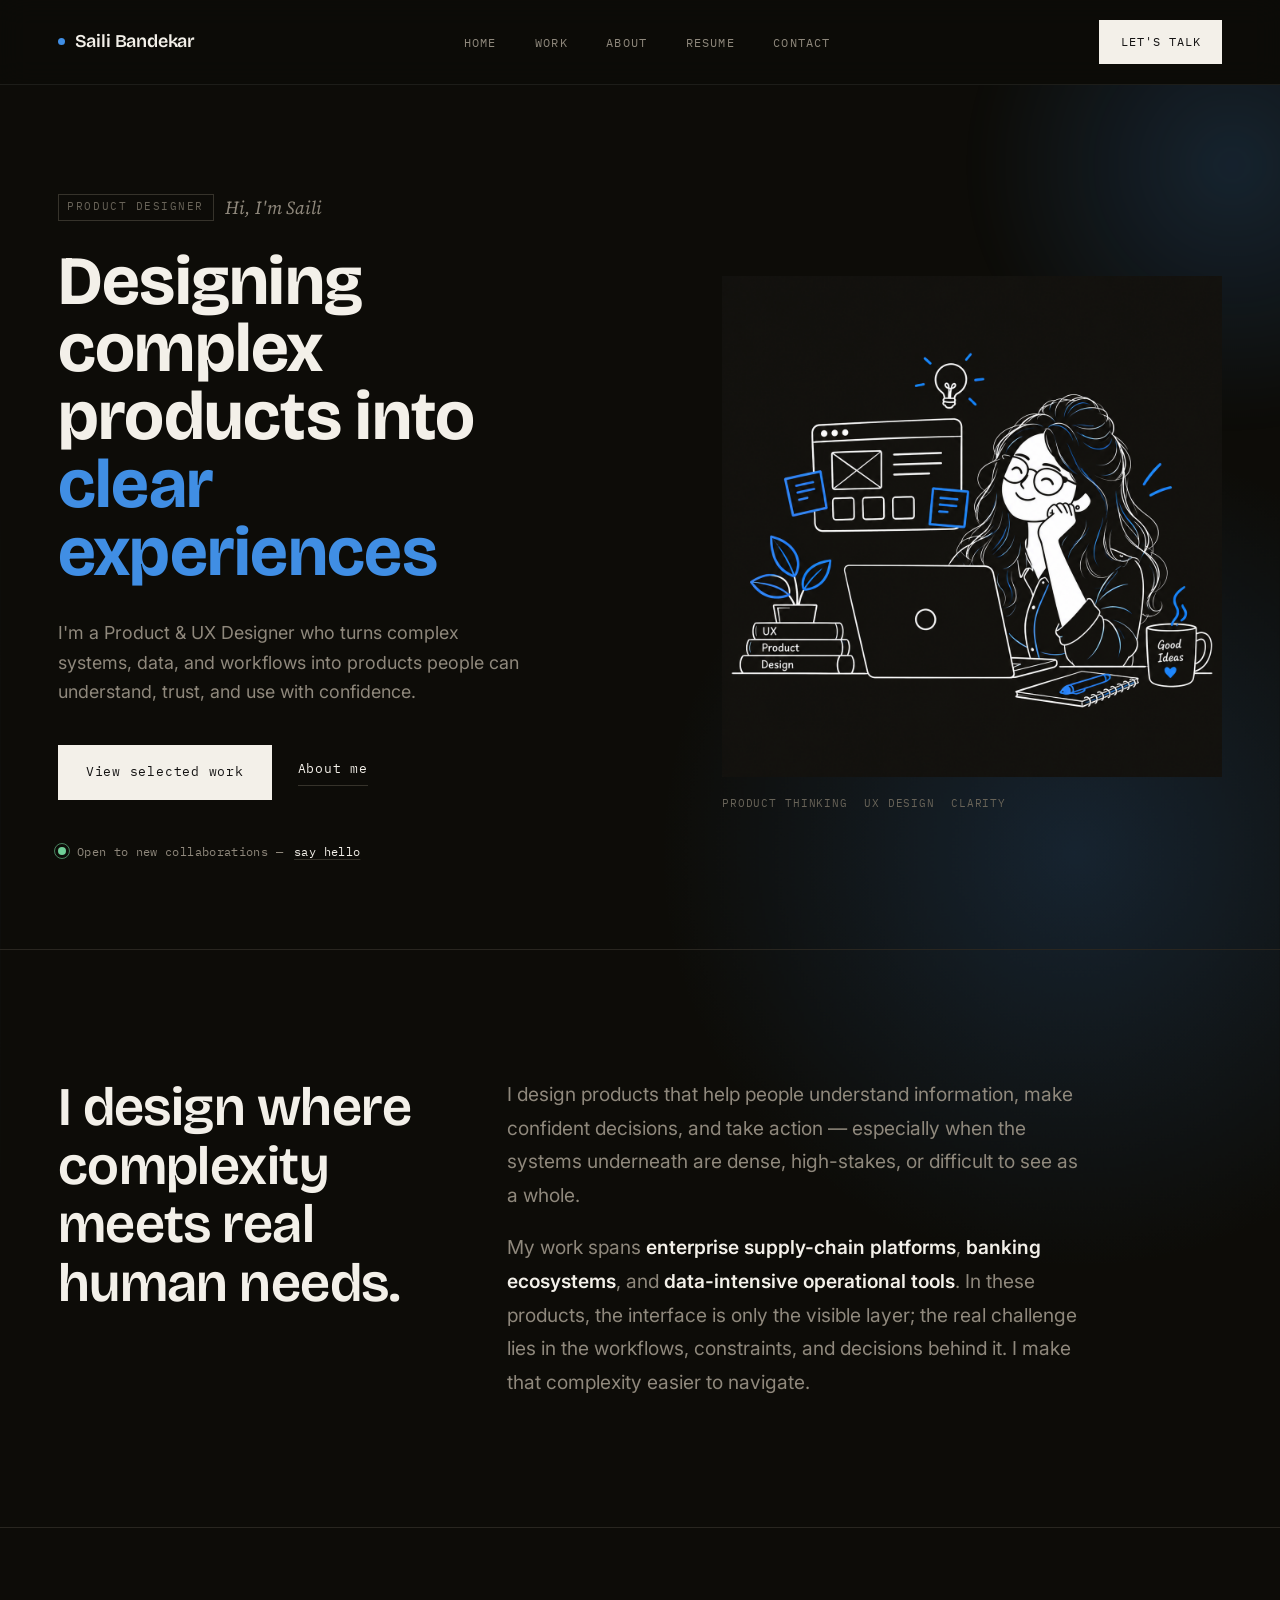
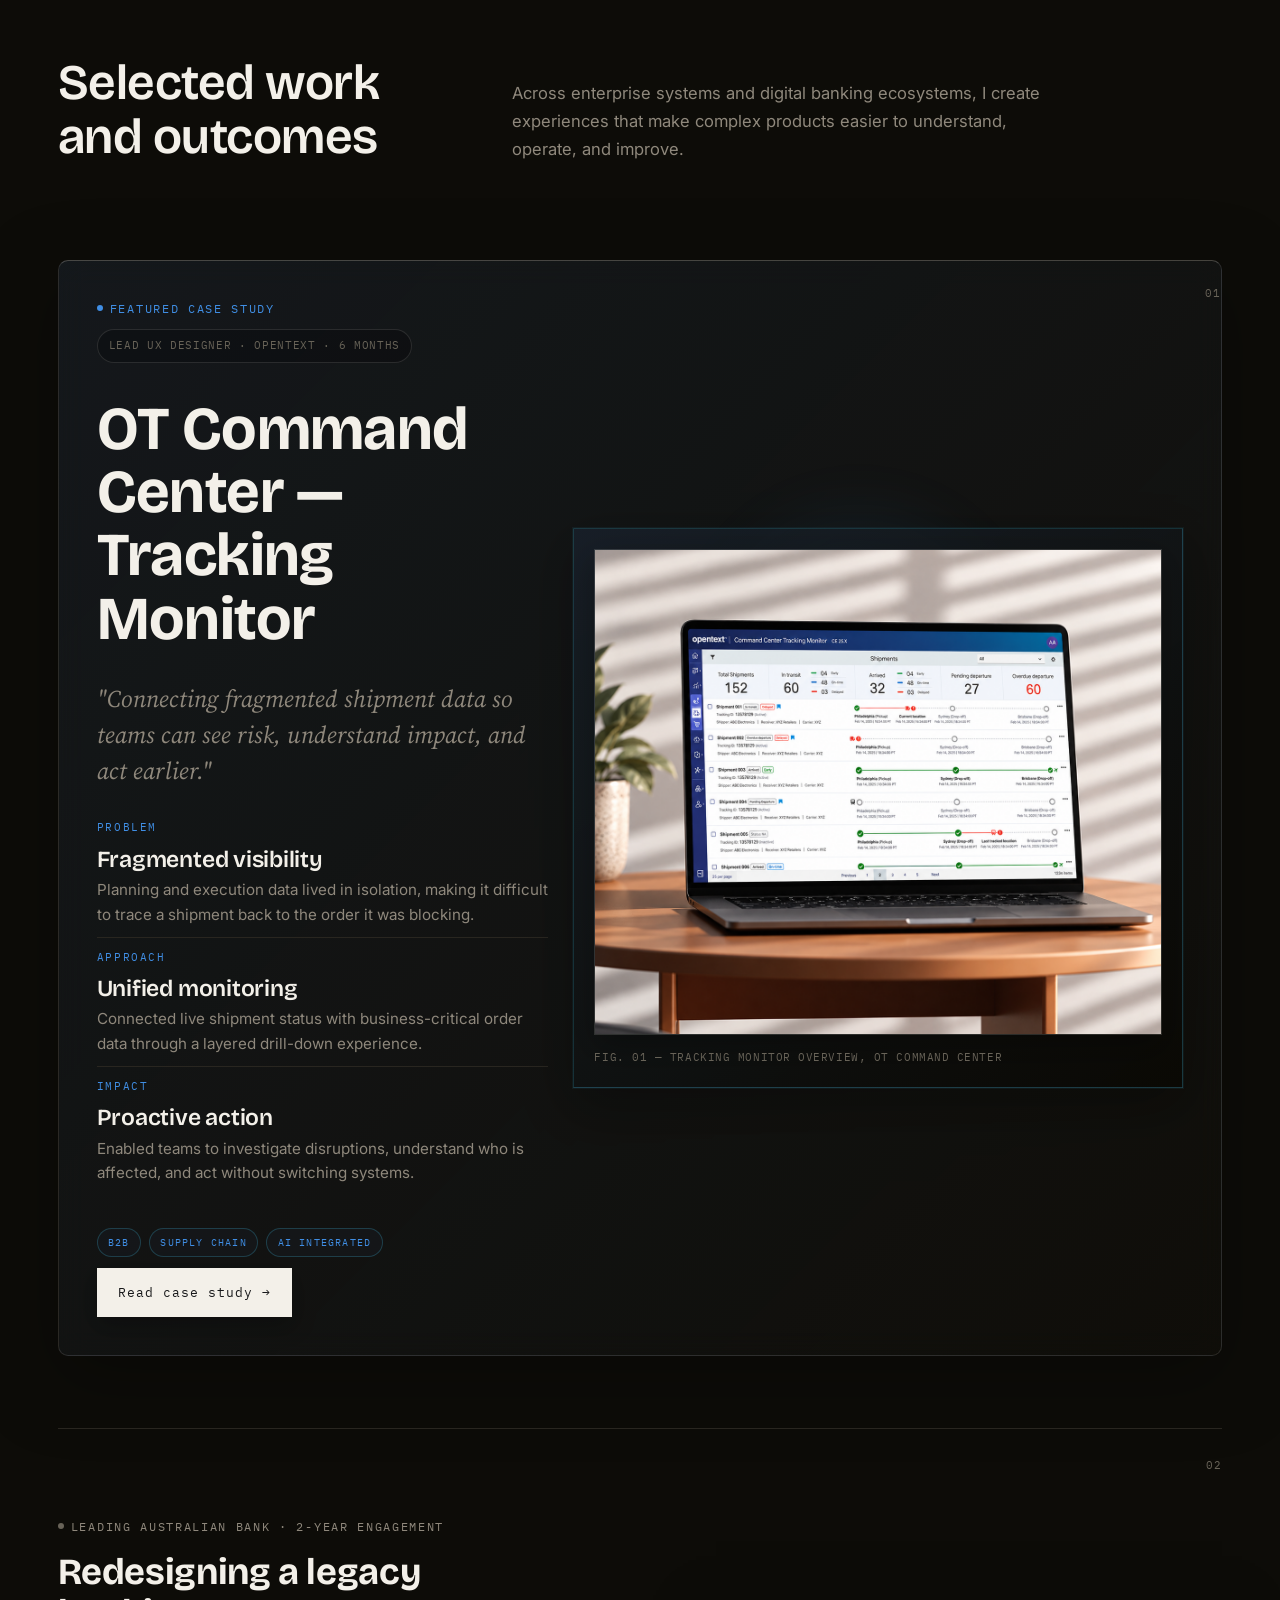
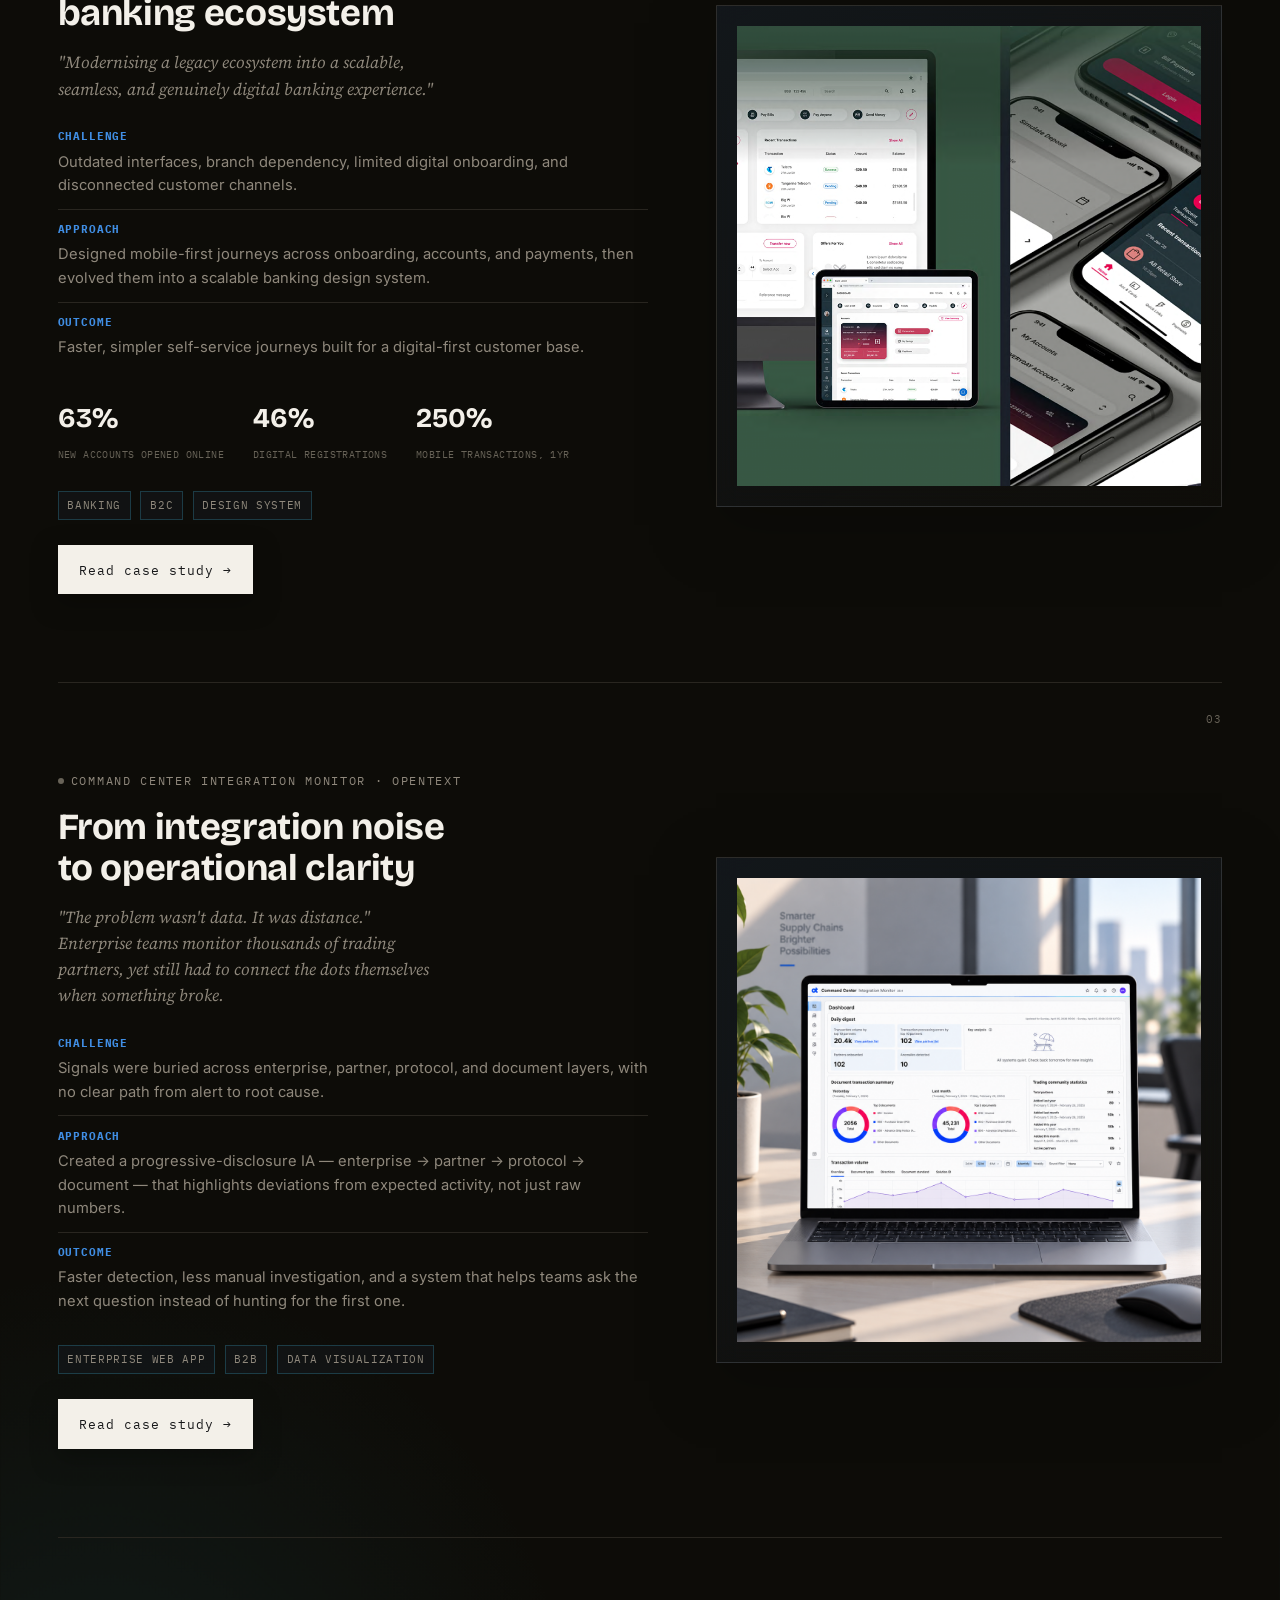
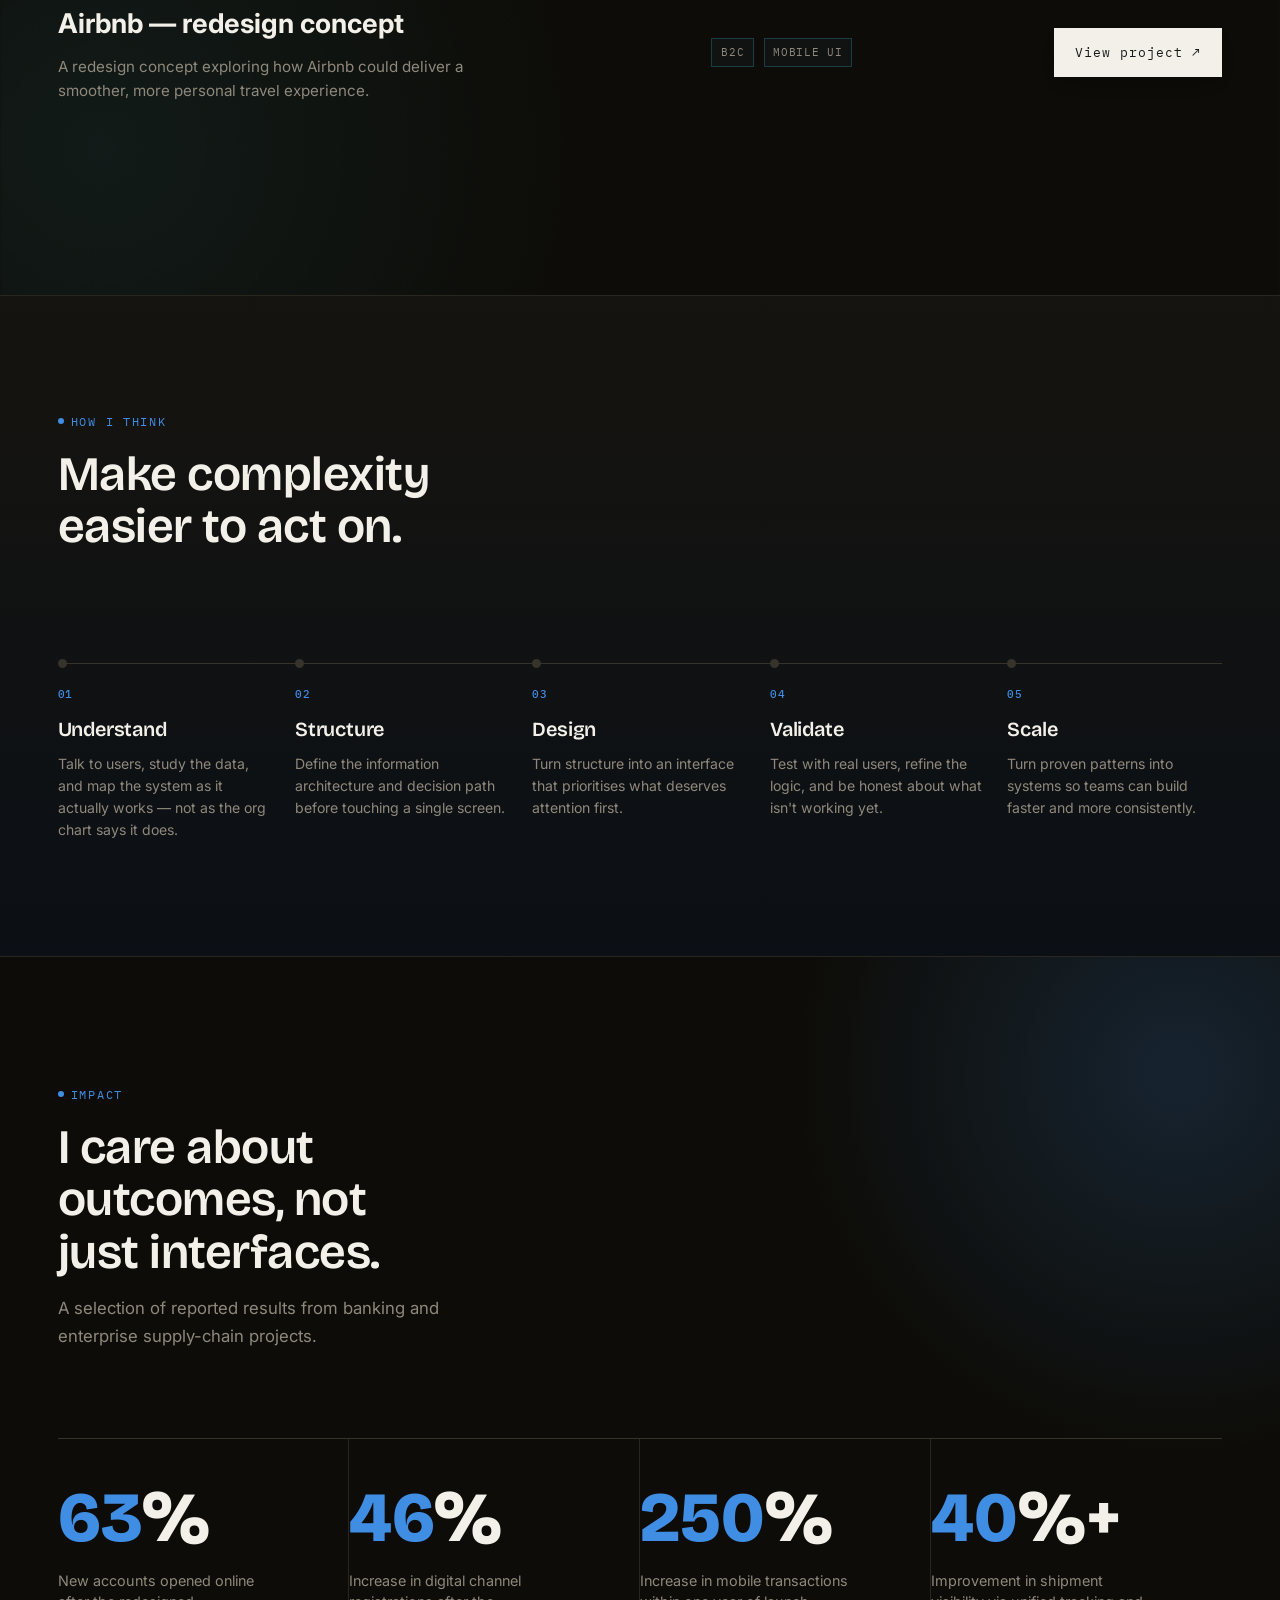
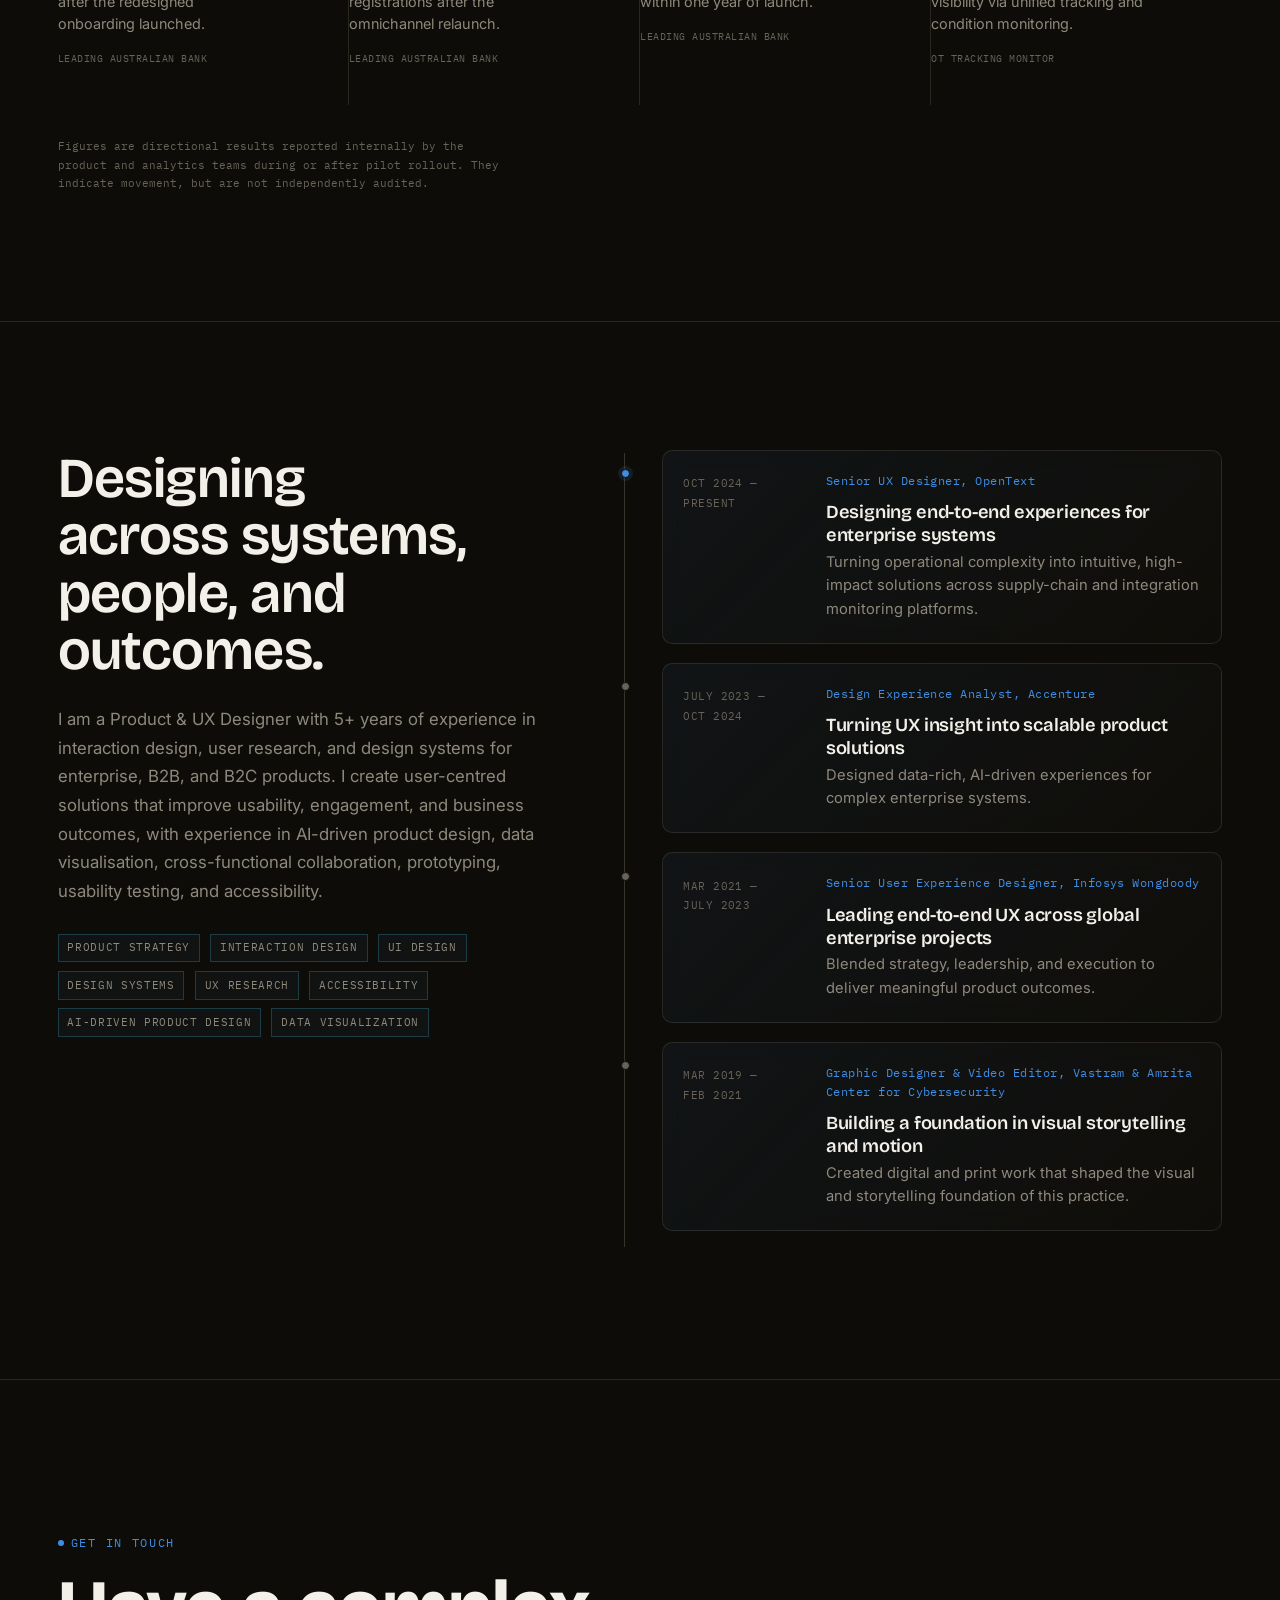
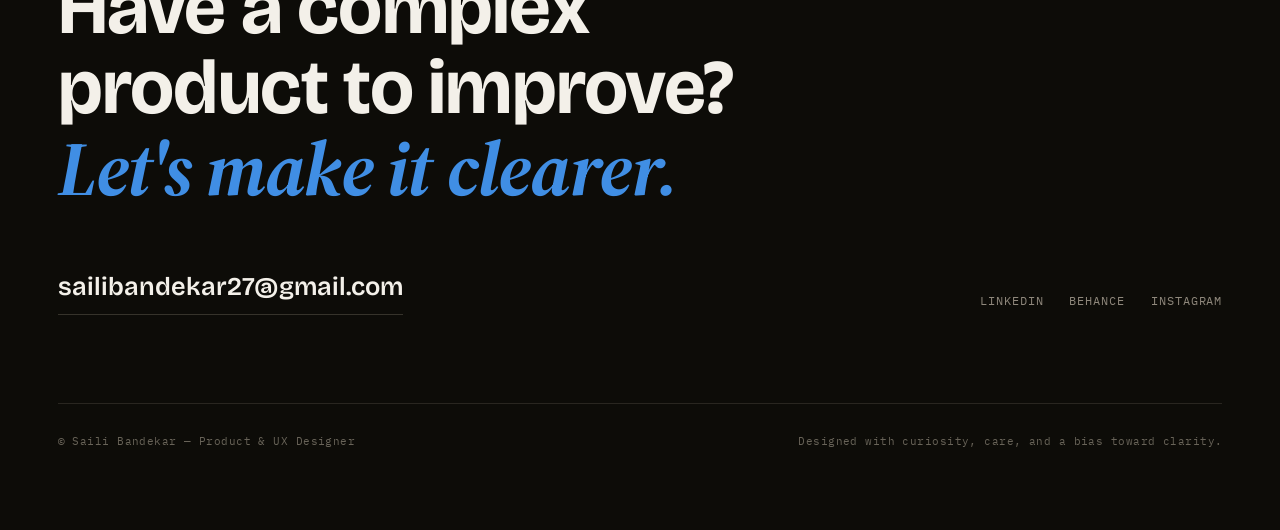
==== commit 62ea7871: "Commit" ====
--- a/index.html
+++ b/index.html
@@ -21,6 +21,10 @@
     --accent: oklch(64% 0.15 253);
     --accent-soft: oklch(64% 0.15 253 / 0.14);
     --paper: oklch(93% 0.012 85);
+    --glass: oklch(22% 0.018 253 / 0.58);
+    --glass-strong: oklch(25% 0.022 253 / 0.76);
+    --glow-blue: oklch(64% 0.15 253 / 0.18);
+    --glow-cyan: oklch(76% 0.11 205 / 0.08);
     --radius-sm: 4px;
     --radius-md: 10px;
     --shadow-soft: 0 24px 80px oklch(5% 0.01 90 / 0.32);
@@ -31,9 +35,9 @@
     --mono: 'IBM Plex Mono', monospace;
   }
   *{box-sizing:border-box;}
-  html{scroll-behavior:smooth;background:var(--bg);}
+  html{scroll-behavior:smooth;background:var(--bg);overflow-x:hidden;}
   body{
-    margin:0;background:var(--bg);color:var(--fg);
+    margin:0;background:radial-gradient(circle at 84% 10%,var(--glow-blue),transparent 26rem),radial-gradient(circle at 8% 58%,var(--glow-cyan),transparent 30rem),var(--bg);color:var(--fg);overflow-x:hidden;
     font-family:var(--sans);font-size:16px;line-height:1.6;
     -webkit-font-smoothing:antialiased;
   }
@@ -58,9 +62,9 @@
     position:sticky;top:0;z-index:100;
     display:flex;align-items:center;justify-content:space-between;
     padding:20px clamp(20px,4.5vw,64px);
-    background:oklch(15.5% 0.008 90 / 0.72);
+    background:oklch(15.5% 0.008 90 / 0.68);
     backdrop-filter:blur(14px) saturate(1.1);
-    border-bottom:1px solid transparent;
+    border-bottom:1px solid oklch(95% 0.01 85 / 0.08);
     transition:border-color .3s ease, background .3s ease;
   }
   .site-nav.scrolled{border-bottom-color:var(--border-soft);}
@@ -95,6 +99,7 @@
 
   /* ================= HERO ================= */
   .hero{padding:clamp(48px,9vw,108px) 0 clamp(40px,7vw,88px);overflow:hidden;}
+  .hero::before{content:'';position:absolute;width:34rem;height:34rem;right:-14rem;top:-12rem;border-radius:50%;background:radial-gradient(circle,var(--glow-blue),transparent 68%);filter:blur(12px);pointer-events:none;}
   .hero-grid{
     display:grid;grid-template-columns:1.05fr 0.95fr;gap:clamp(24px,5vw,72px);align-items:center;
   }
@@ -419,6 +424,111 @@
     html{scroll-behavior:auto;}
     .reveal{opacity:1;transform:none;transition:none;}
     .availability .pulse::after{animation:none;}
+  }
+
+  .hero-grid{grid-template-columns:minmax(0,1.08fr) minmax(360px,.92fr);gap:clamp(32px,6vw,88px);}
+  .hero-copy{max-width:660px;}
+  .hero-copy h1{max-width:11ch;font-size:clamp(3rem,5.4vw,5rem);line-height:.98;}
+  .hero-sub{max-width:42ch;margin-top:2rem;}
+  .hero-ctas{margin-top:2.4rem;}
+  .btn-primary{min-height:50px;padding:1rem 1.7rem;}
+  .hero-visual{max-width:600px;}
+
+  .work > .wrap{counter-reset:project-number;}
+  .featured-case,.work-row{position:relative;}
+  .featured-case{counter-increment:project-number;row-gap:clamp(10px,1.5vw,18px);}
+  .work-row{counter-increment:project-number;}
+  .featured-case::before,.work-row::before{
+    content:counter(project-number,decimal-leading-zero);position:absolute;top:clamp(18px,2.5vw,28px);right:0;
+    font-family:var(--mono);font-size:11px;letter-spacing:.12em;color:var(--muted-2);
+  }
+  .featured-case::before{top:clamp(16px,2.5vw,24px);}
+  .featured-case h3{max-width:17ch;margin-bottom:.8rem;}
+  .featured-case .fc-quote{margin-bottom:.8rem;}
+  .fc-visual{width:min(100%,640px);max-width:640px;padding:clamp(12px,1.7vw,20px);}
+  .fc-visual img{height:clamp(420px,38vw,520px);}
+  .narrative-step{padding:.65rem 0;}
+  .narrative-step h4{margin-bottom:.3rem;}
+  .narrative-step p{font-size:.95rem;}
+  .fc-footer{gap:.65rem;margin-top:0;}
+  .featured-case .tag{padding:.35rem .65rem;}
+
+  .work-row{grid-template-columns:minmax(0,1.08fr) minmax(0,.92fr);gap:clamp(32px,5vw,76px);padding:clamp(52px,7vw,88px) 0;}
+  .wr-visual{padding:clamp(12px,2vw,20px);}
+  .wr-visual img{min-height:460px;}
+  .wr-copy{max-width:590px;}
+  .wr-copy h3{max-width:17ch;}
+  .wr-mini-narrative{margin-bottom:1.3rem;}
+  .project-cta{min-height:48px;padding:.85rem 1.25rem;}
+
+  .process{padding-top:clamp(72px,9vw,120px);padding-bottom:clamp(72px,9vw,120px);}
+  .process-head{max-width:40ch;}
+  .process-step{padding-top:2.8rem;}
+  .process-step .idx{color:var(--accent);font-weight:500;}
+  .process-step h4{font-size:1.25rem;}
+  .process-step p{max-width:24ch;}
+
+  .impact-grid{border-top-color:var(--border);}
+  .impact-cell{padding-top:clamp(28px,3.5vw,44px);}
+  .impact-cell .num{font-size:clamp(3rem,5.5vw,4.6rem);}
+  .impact-cell .label{max-width:24ch;}
+
+  .about-grid{grid-template-columns:minmax(0,.9fr) minmax(0,1.1fr);gap:clamp(36px,6vw,88px);}
+  .about h2{font-size:clamp(2.3rem,4.4vw,3.6rem);max-width:12ch;line-height:1.02;}
+  .about .bio{max-width:48ch;line-height:1.7;}
+  .skills-cloud{gap:.55rem .65rem;margin-top:1.8rem;}
+  .career-item{padding:1.25rem 1.25rem 1.35rem;margin-bottom:1.2rem;}
+  .career-item h4{line-height:1.25;}
+
+  @media (max-width:900px){
+    .hero-grid{grid-template-columns:1fr;gap:2rem;}
+    .hero-visual{max-width:520px;}
+    .work-row{gap:2rem;}
+    .wr-visual img{min-height:0;}
+  }
+  @media (max-width:820px){
+    .featured-case::before,.work-row::before{top:18px;}
+    .featured-case{padding-top:42px;}
+    .fc-visual img{height:clamp(260px,72vw,420px);}
+    .process-step p{max-width:34ch;}
+    .about-grid{gap:2.5rem;}
+  }
+  @media (max-width:560px){
+    .hero-copy h1{font-size:clamp(2.7rem,12vw,4rem);}
+    .hero-sub{font-size:1rem;}
+    .featured-case{padding-top:42px;}
+    .featured-case::before,.work-row::before{font-size:10px;}
+    .fc-meta{line-height:1.5;}
+    .wr-visual img{aspect-ratio:16/10;object-fit:cover;}
+    .impact-cell{padding-right:0;}
+    .career{padding-left:1.25rem;}
+    .career-item{grid-template-columns:1fr;}
+  }
+
+  .featured-case{
+    isolation:isolate;background:linear-gradient(135deg,oklch(24% 0.018 253 / 0.62),oklch(18% 0.012 90 / 0.42));
+    border:1px solid oklch(95% 0.01 85 / 0.12);border-top-color:oklch(95% 0.01 85 / 0.24);
+    padding:clamp(24px,3vw,38px);border-radius:var(--radius-md);backdrop-filter:blur(14px);box-shadow:0 22px 70px oklch(4% 0.02 253 / 0.28);
+  }
+  .featured-case::after{content:'';position:absolute;z-index:-1;width:22rem;height:22rem;right:16%;top:20%;border-radius:50%;background:radial-gradient(circle,var(--glow-blue),transparent 70%);filter:blur(20px);pointer-events:none;}
+  .featured-case .fc-meta{padding:.45rem .7rem;border:1px solid oklch(95% 0.01 85 / 0.12);background:oklch(10% 0.01 253 / 0.26);border-radius:999px;}
+  .fc-visual{background:linear-gradient(145deg,oklch(25% 0.025 253 / 0.72),oklch(13% 0.01 90 / 0.82));border-color:oklch(76% 0.12 220 / 0.22);box-shadow:0 0 0 1px oklch(76% 0.12 220 / 0.06),0 18px 50px oklch(4% 0.02 253 / 0.3);}
+  .fc-visual img{border-color:oklch(95% 0.01 85 / 0.14);box-shadow:0 12px 30px oklch(3% 0.02 253 / 0.3);}
+  .work-row .wr-visual{background:linear-gradient(145deg,oklch(23% 0.02 253 / 0.64),oklch(17% 0.01 90 / 0.56));border-color:oklch(95% 0.01 85 / 0.12);box-shadow:0 18px 55px oklch(4% 0.02 253 / 0.2);backdrop-filter:blur(12px);}
+  .work-row .wr-visual img{transition:transform .35s ease,filter .35s ease;}
+  .work-row:hover .wr-visual img,.featured-case:hover .fc-visual img{transform:translateY(-3px);filter:contrast(1.04) saturate(1.04);}
+  .featured-case .tag,.tag{background:oklch(24% 0.018 253 / 0.36);border-color:oklch(76% 0.12 220 / 0.24);}
+  .project-cta{box-shadow:0 8px 25px oklch(3% 0.02 253 / 0.28);}
+  .process{background:linear-gradient(180deg,var(--surface),oklch(17% 0.014 253));}
+  .impact{background:radial-gradient(circle at 92% 12%,var(--glow-blue),transparent 24rem),transparent;}
+  .career-item{background:linear-gradient(135deg,oklch(22% 0.018 253 / 0.54),oklch(18% 0.01 90 / 0.42));border-color:oklch(95% 0.01 85 / 0.11);backdrop-filter:blur(10px);}
+  .career-item:hover{border-color:oklch(76% 0.12 220 / 0.28);transform:translateX(3px);transition:transform .25s ease,border-color .25s ease;}
+  @media (max-width:820px){
+    .featured-case{padding:clamp(22px,5vw,32px);}
+    .featured-case::after{right:-10rem;top:30%;}
+  }
+  @media (prefers-reduced-motion:reduce){
+    .work-row .wr-visual img,.career-item{transition:none;}
   }
 </style>
 </head>
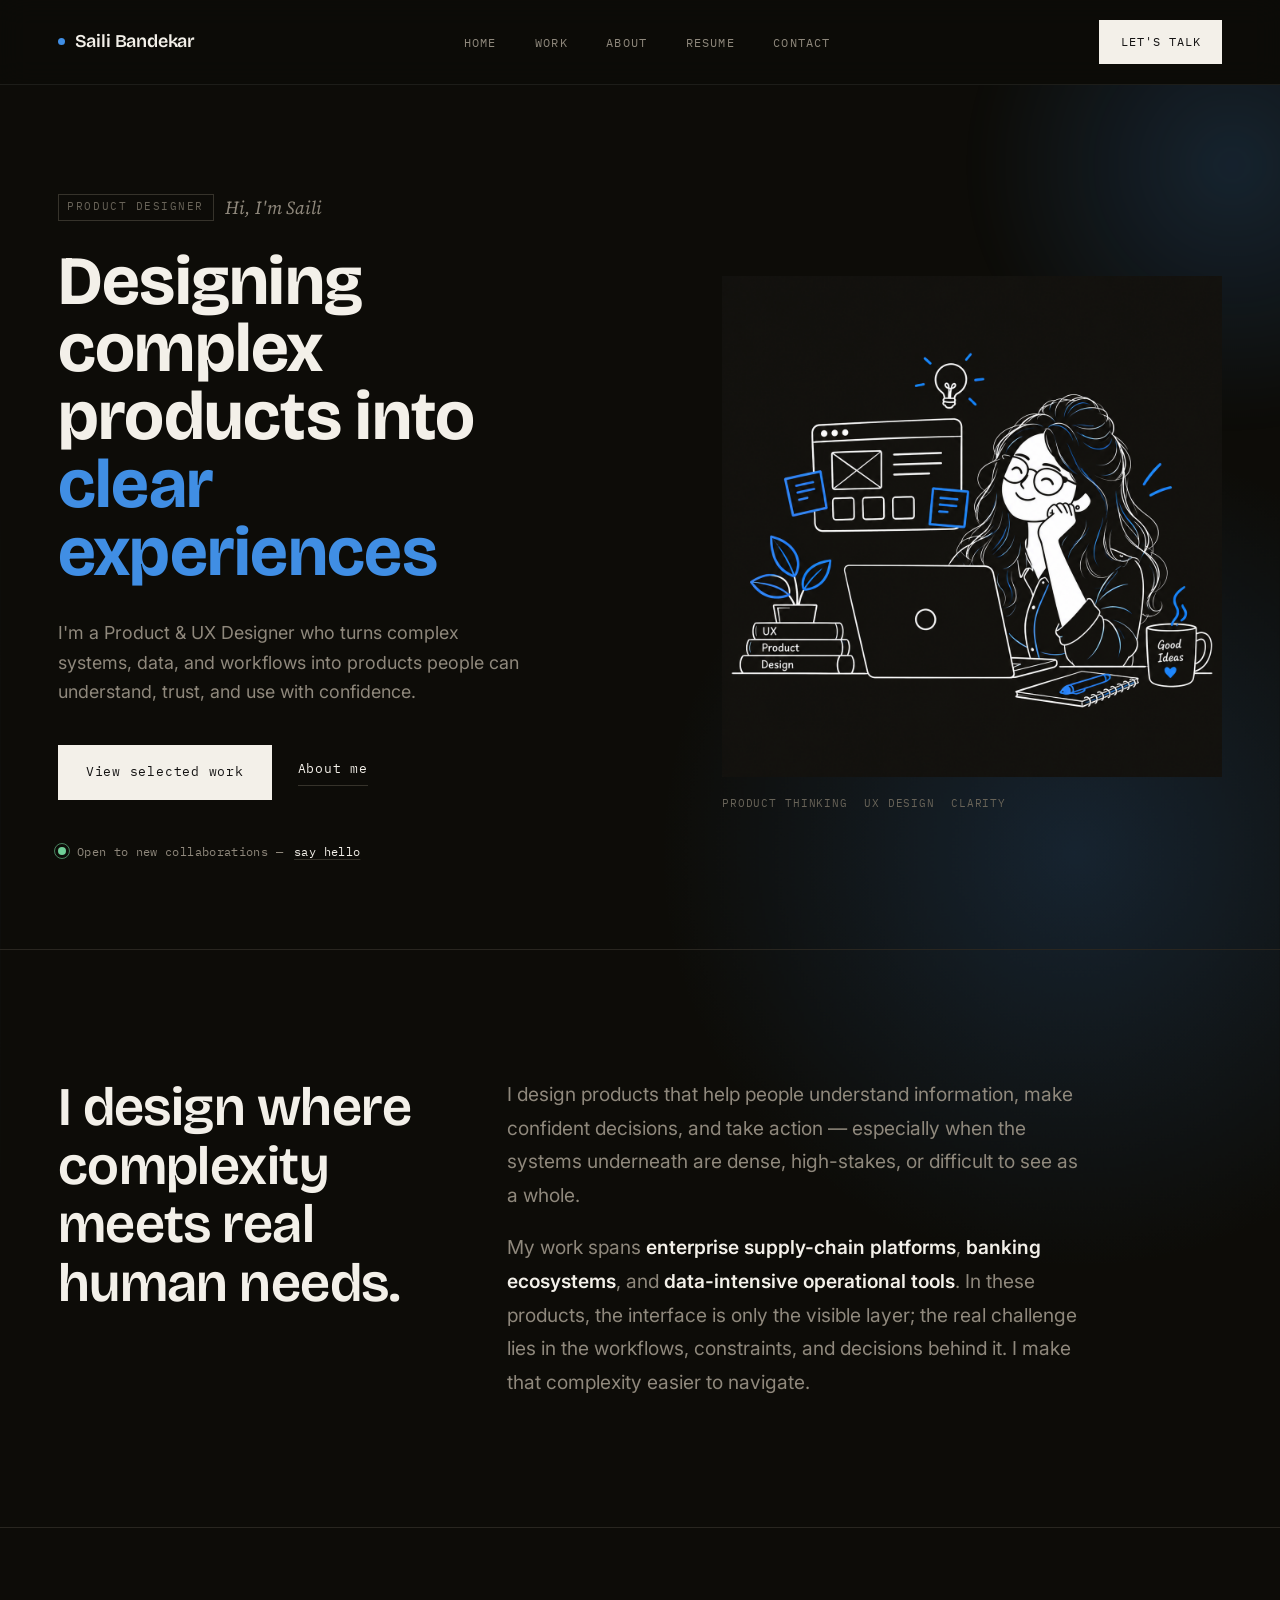
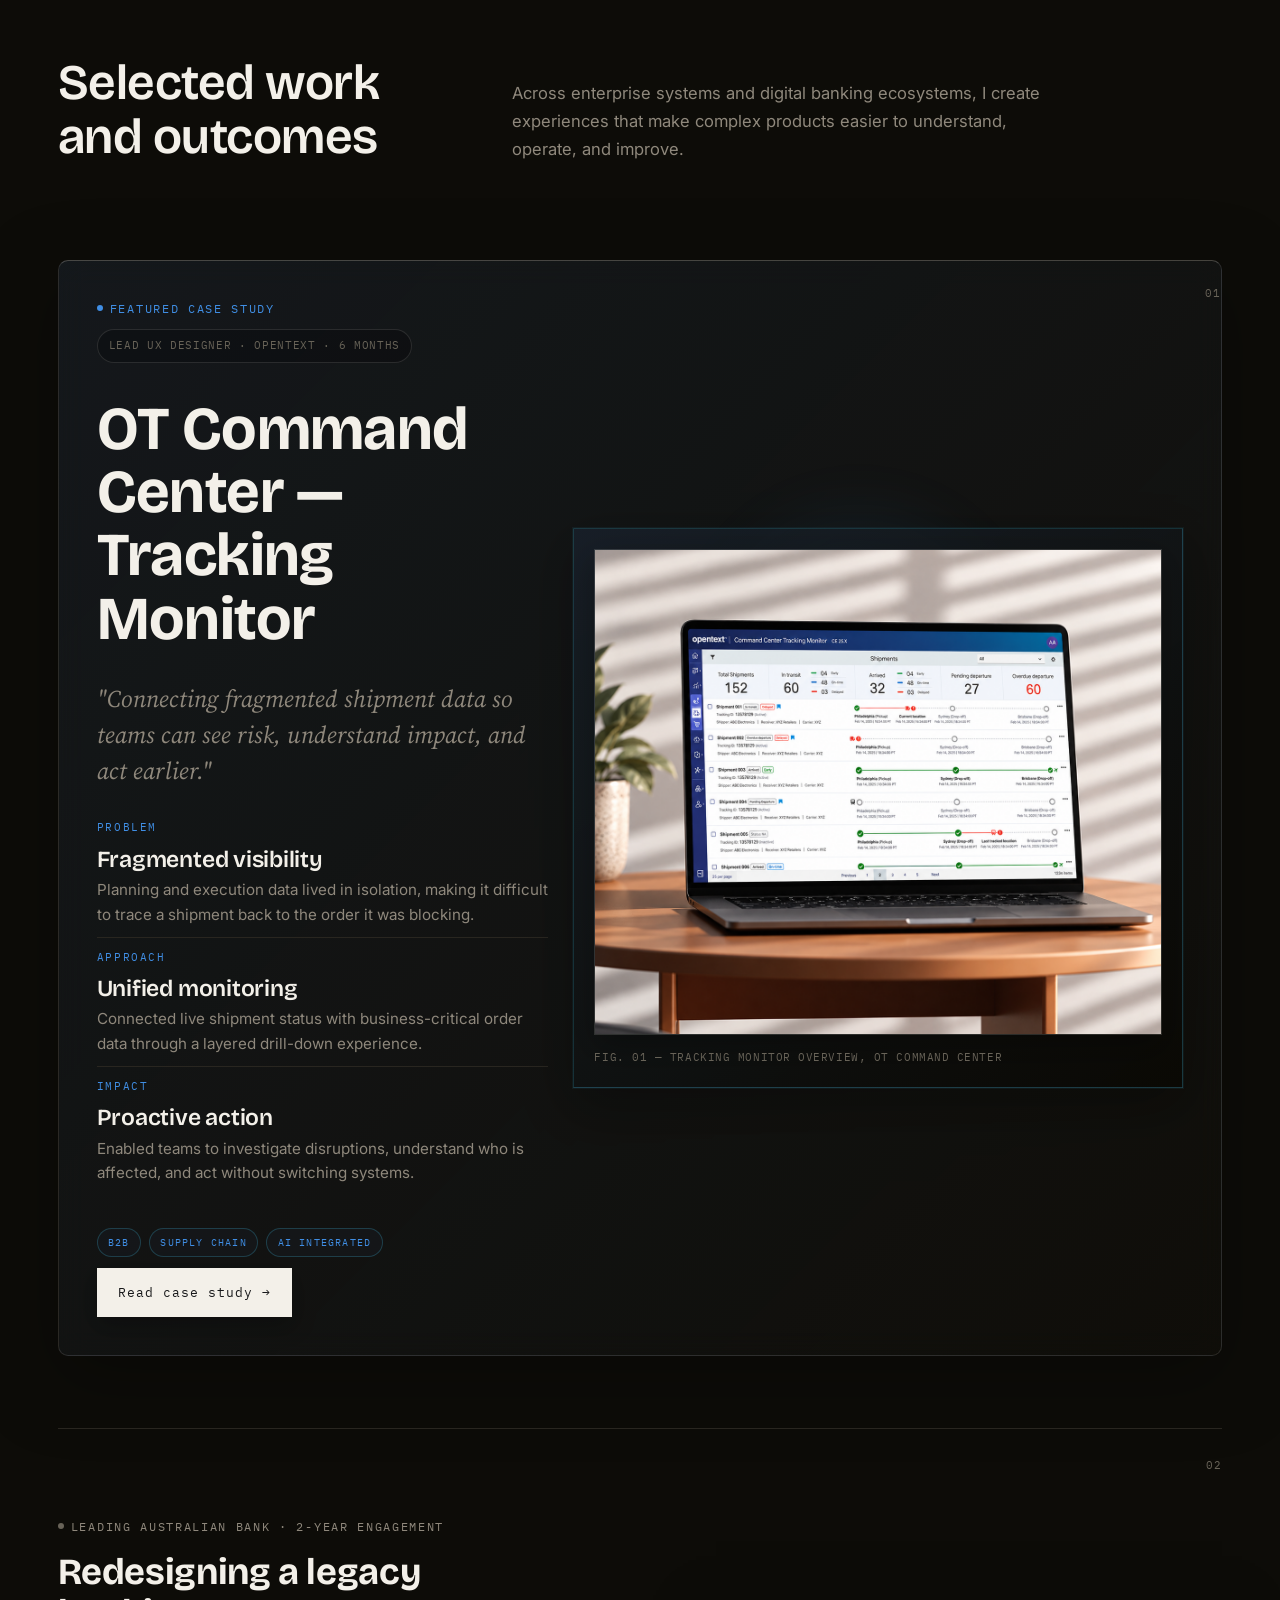
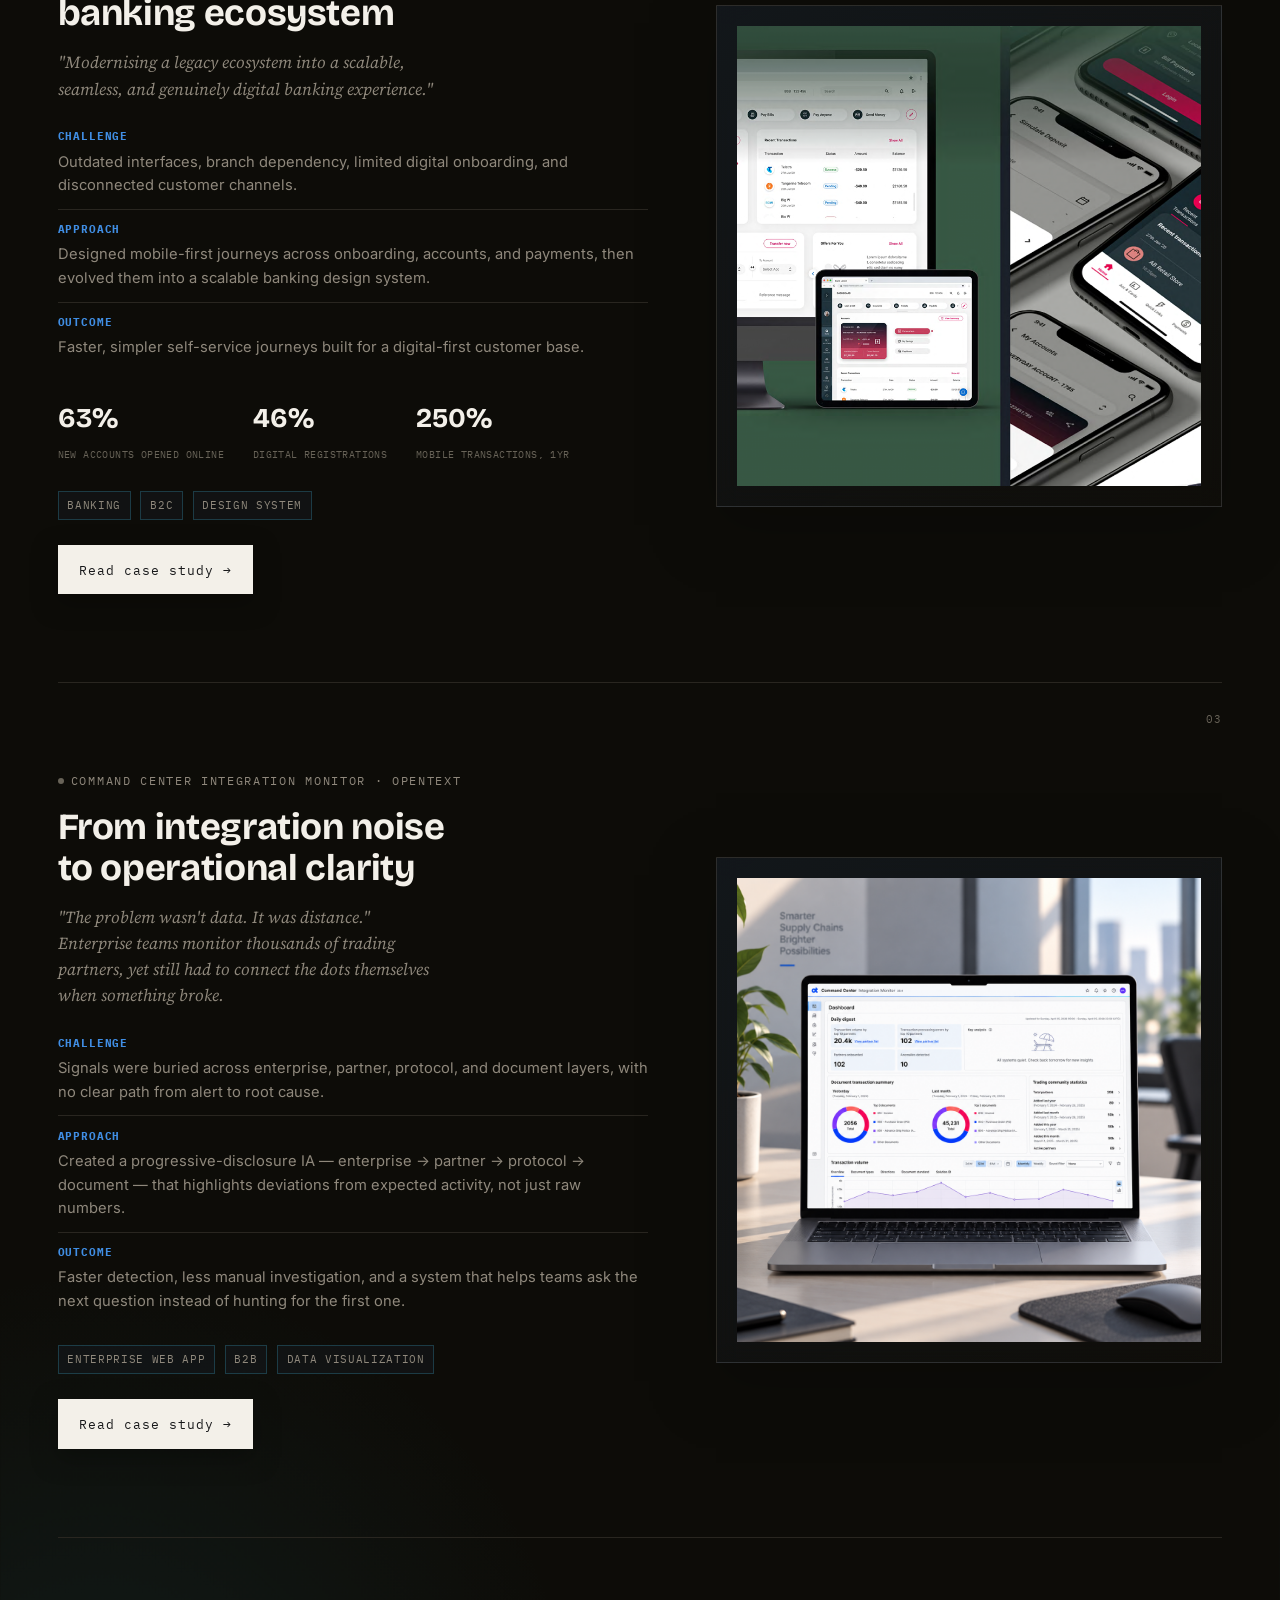
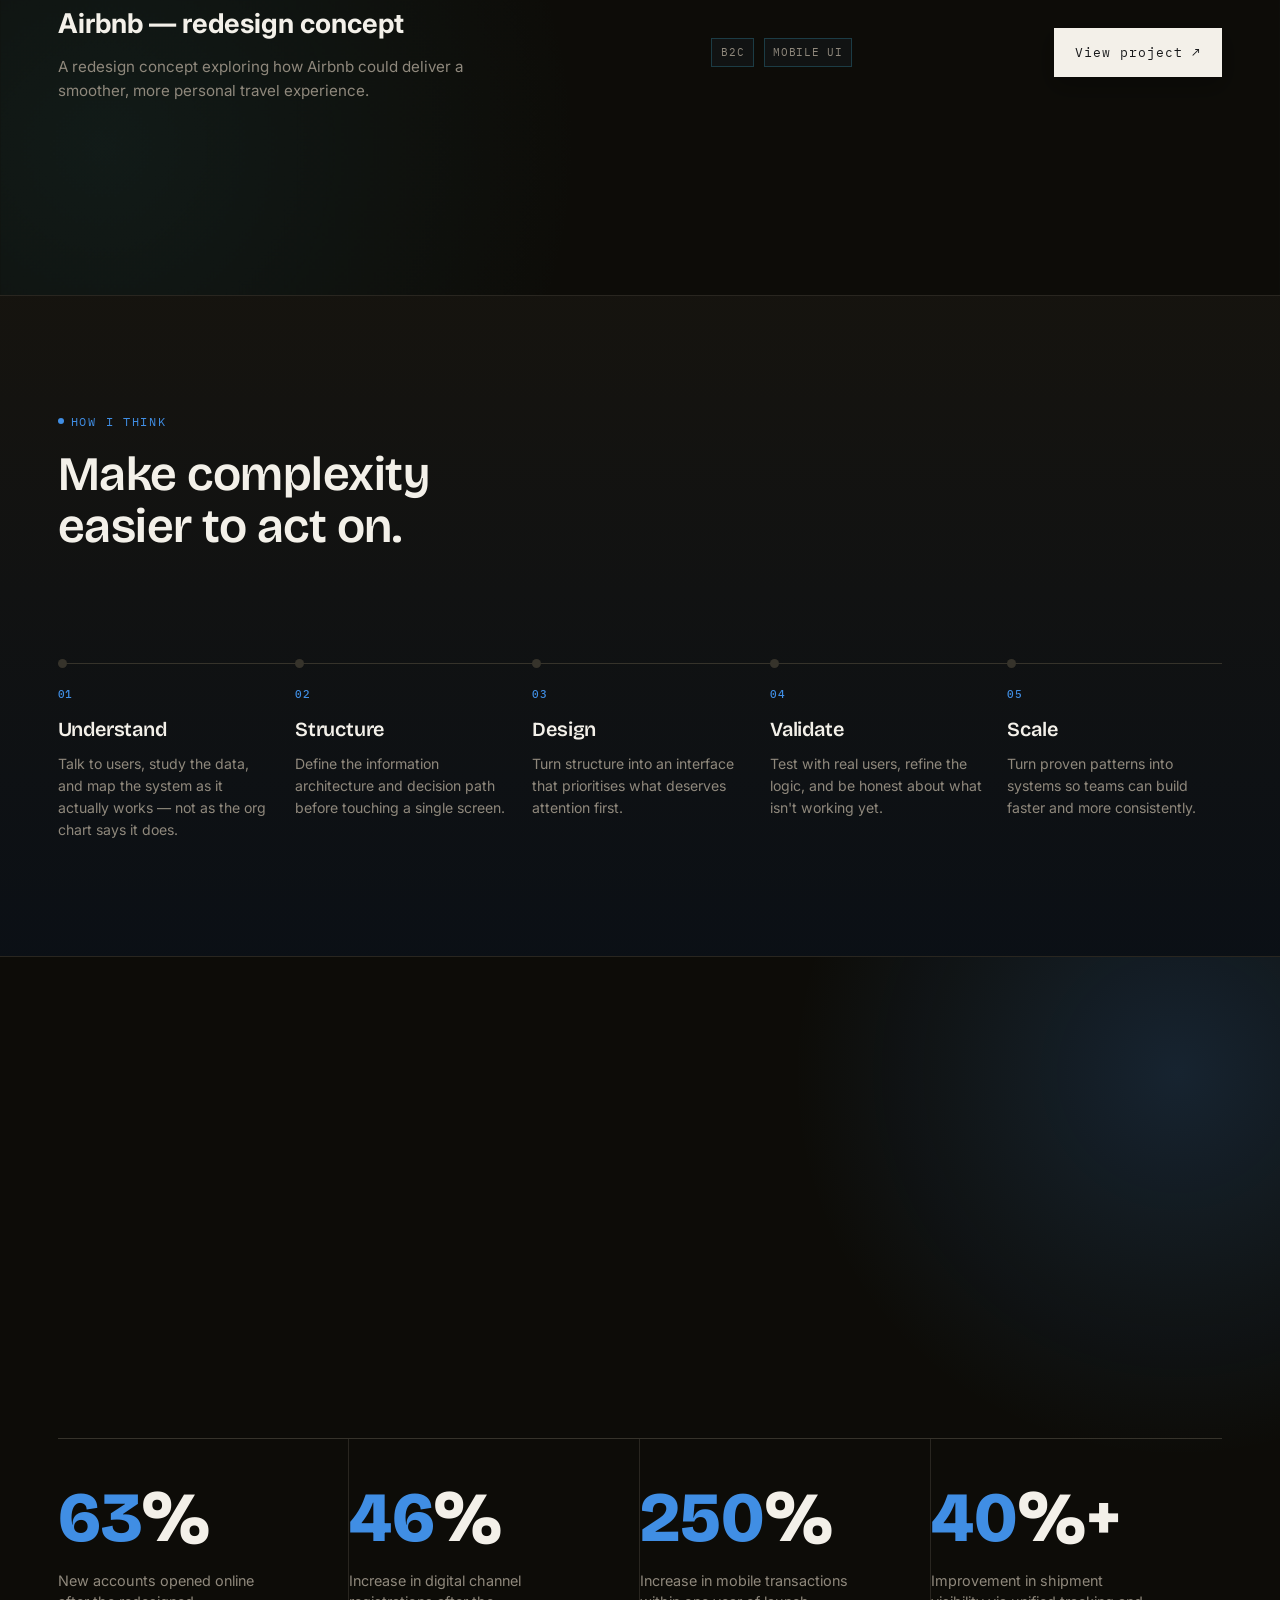
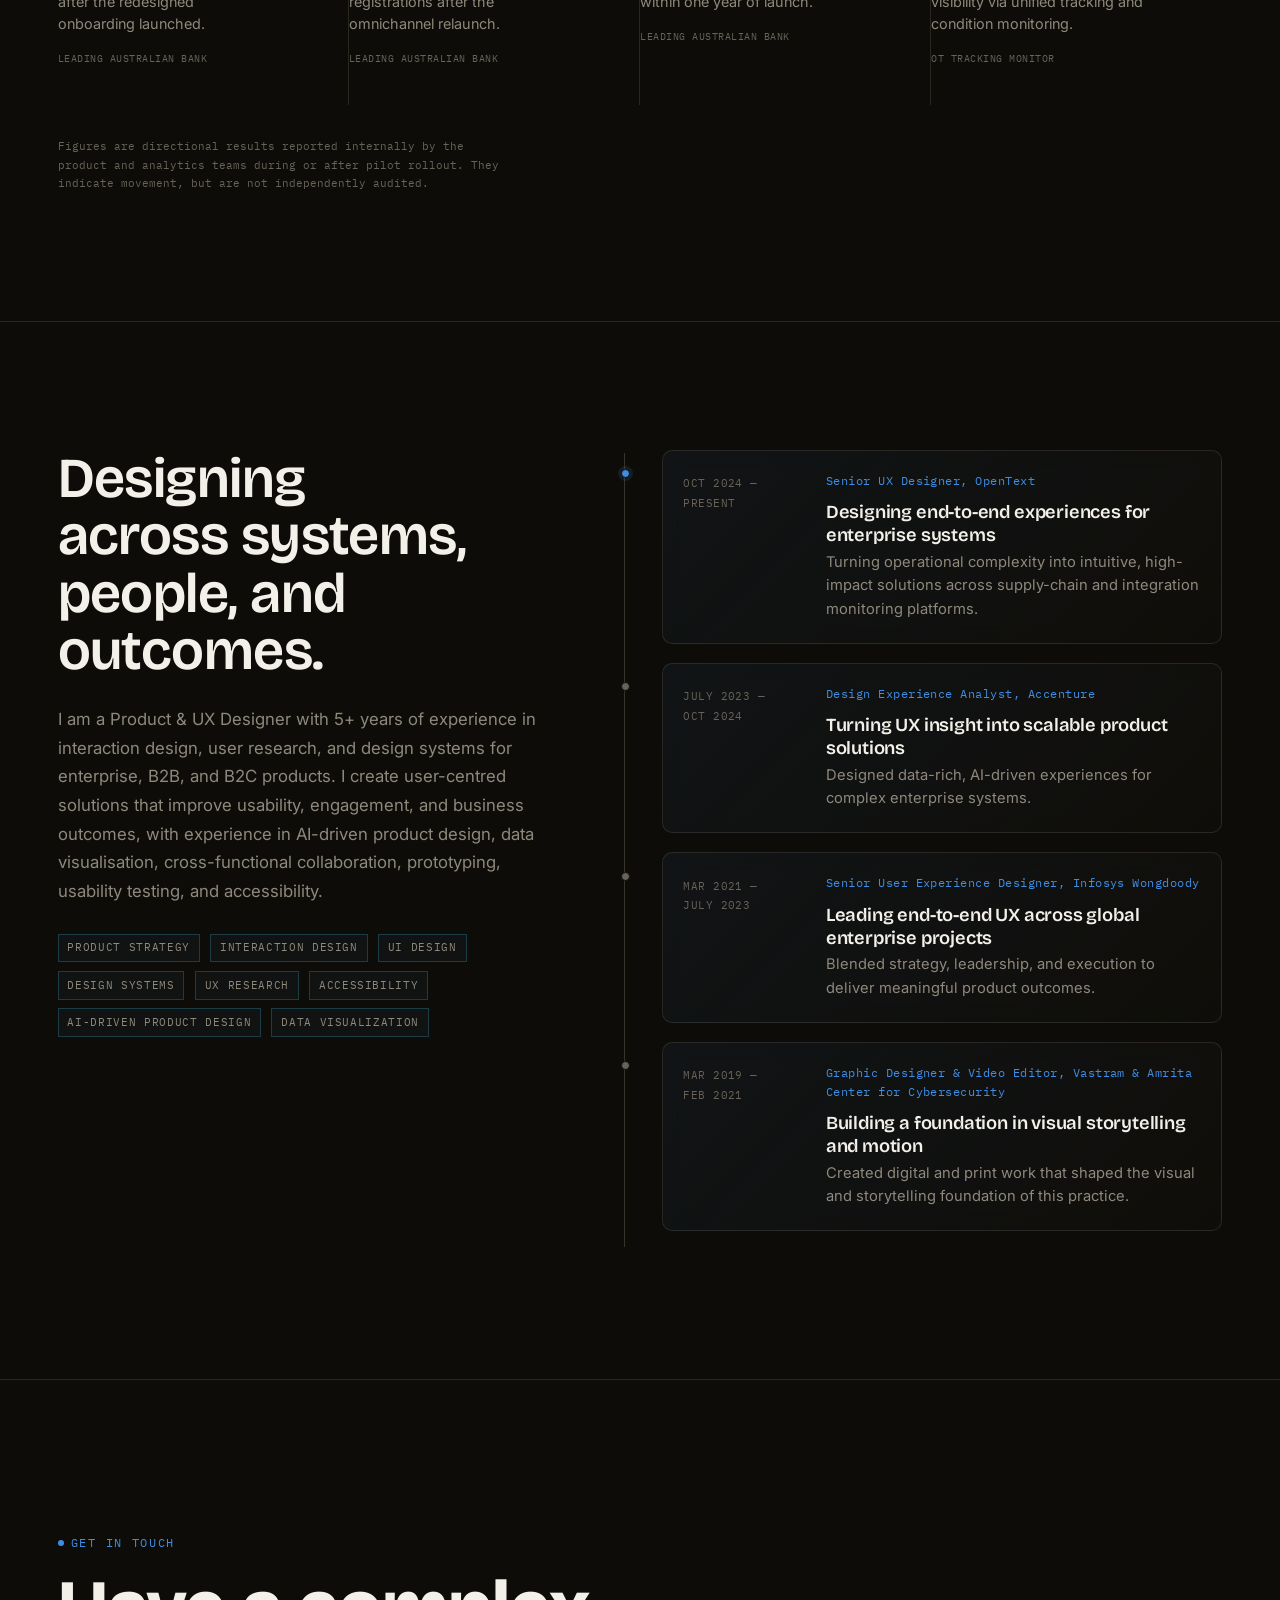
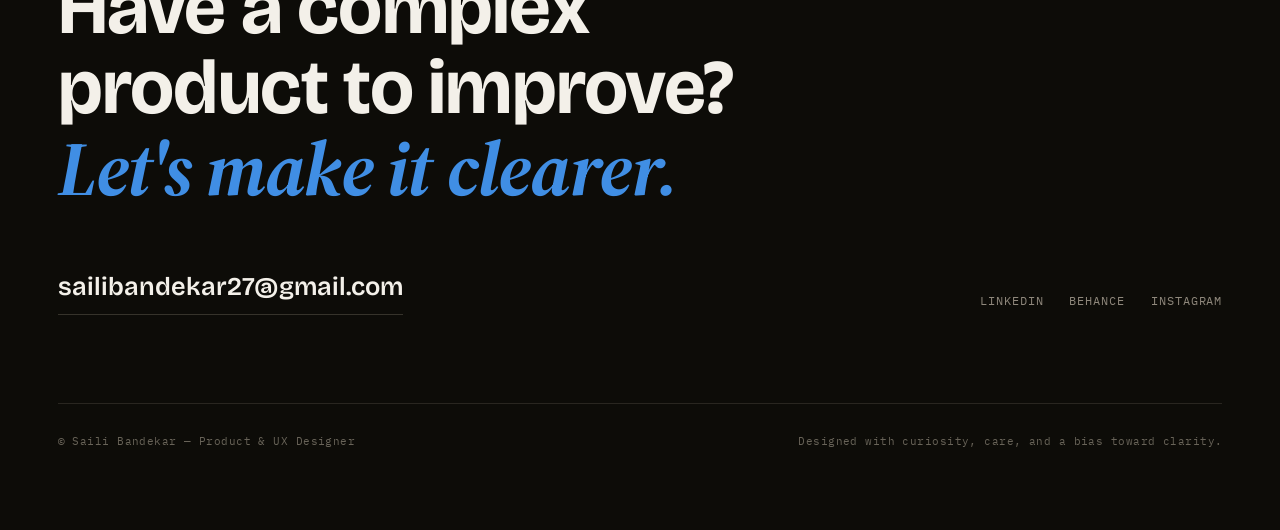
==== commit 72667d61: "Commit" ====
--- a/index.html
+++ b/index.html
@@ -292,7 +292,8 @@
   .wr-link:focus-visible{outline:2px solid var(--accent);outline-offset:3px;}
   @media (max-width:900px){
     .work-row, .work-row.reverse{grid-template-columns:1fr;}
-    .work-row.reverse .wr-visual, .work-row.reverse .wr-copy{order:initial;}
+    .work-row .wr-copy{order:1;}
+    .work-row .wr-visual{order:2;}
   }
   @media (max-width:900px){
     .wr-visual img{min-height:0;height:auto;aspect-ratio:16/9;}
@@ -529,6 +530,11 @@
   }
   @media (prefers-reduced-motion:reduce){
     .work-row .wr-visual img,.career-item{transition:none;}
+  }
+  @media (max-width:900px){
+    .work-row,.work-row.reverse{grid-template-columns:1fr;}
+    .work-row .wr-copy{order:1;}
+    .work-row .wr-visual{order:2;}
   }
 </style>
 </head>
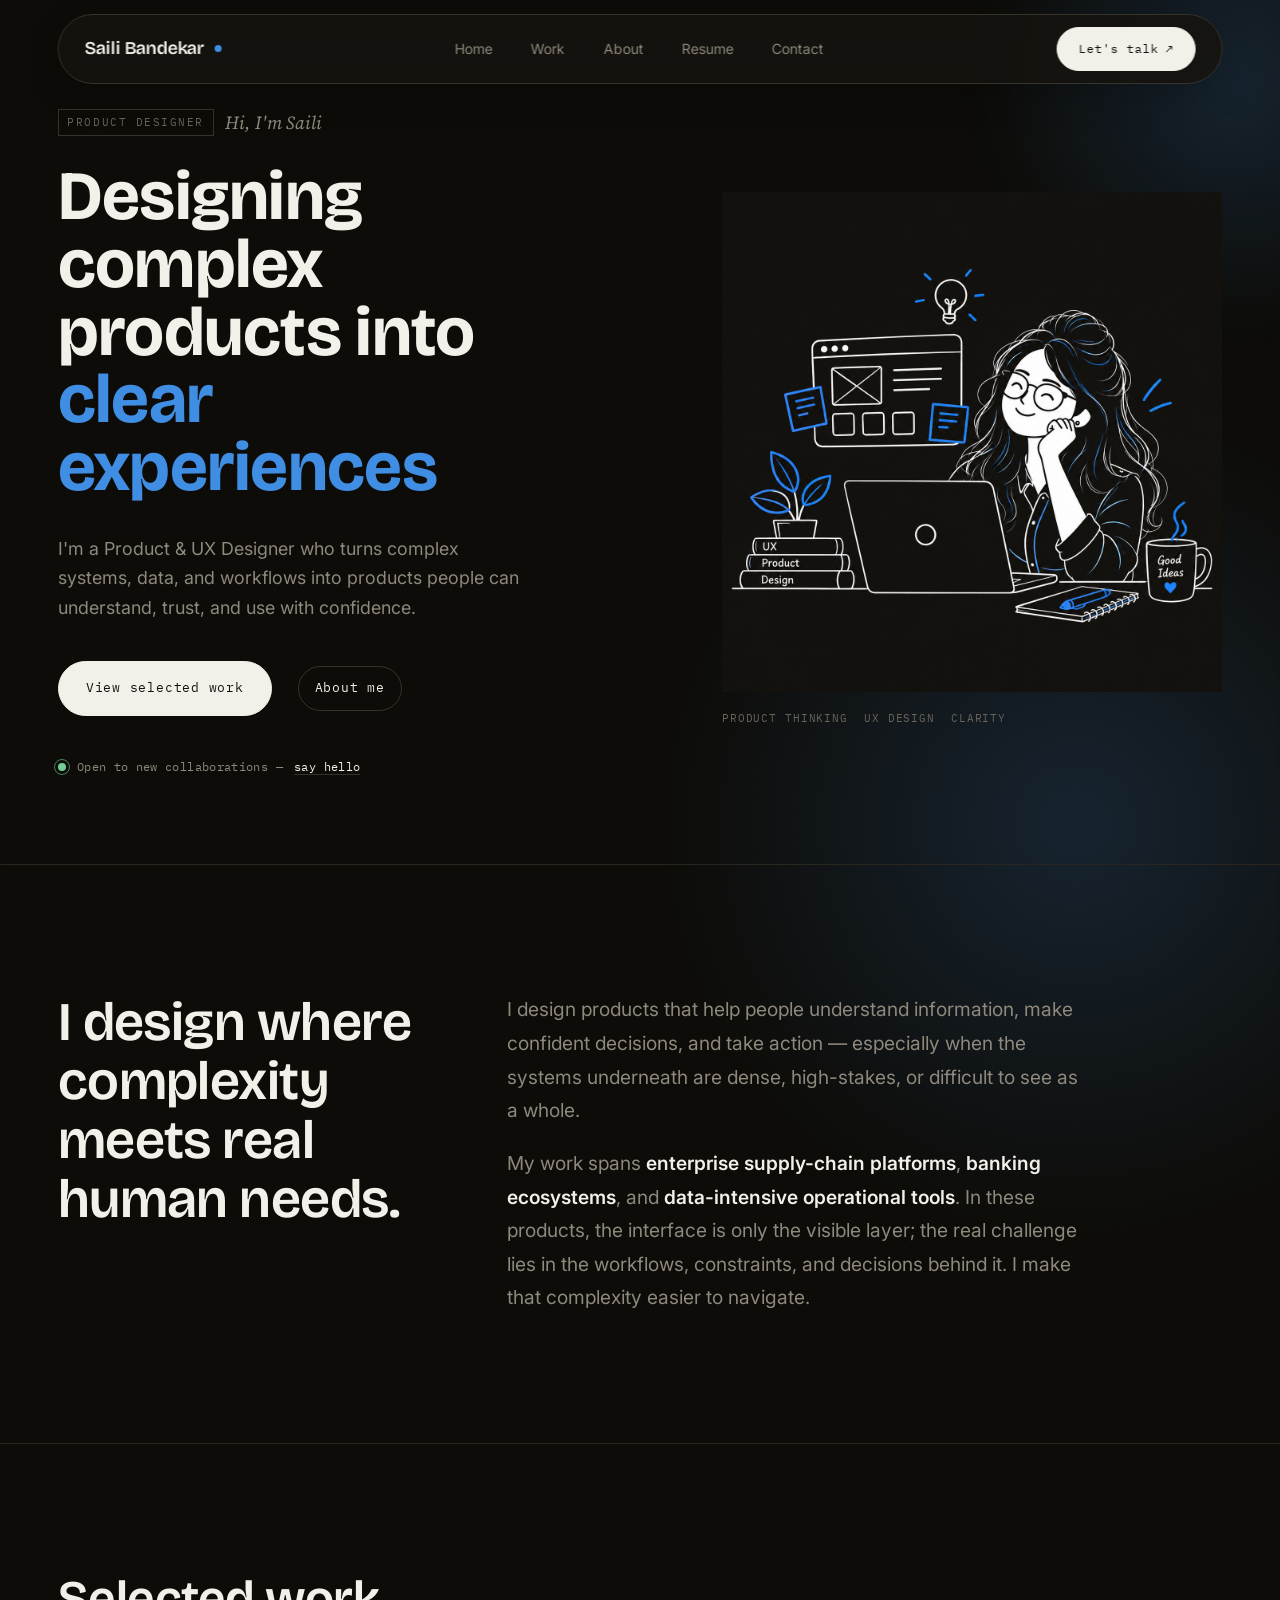
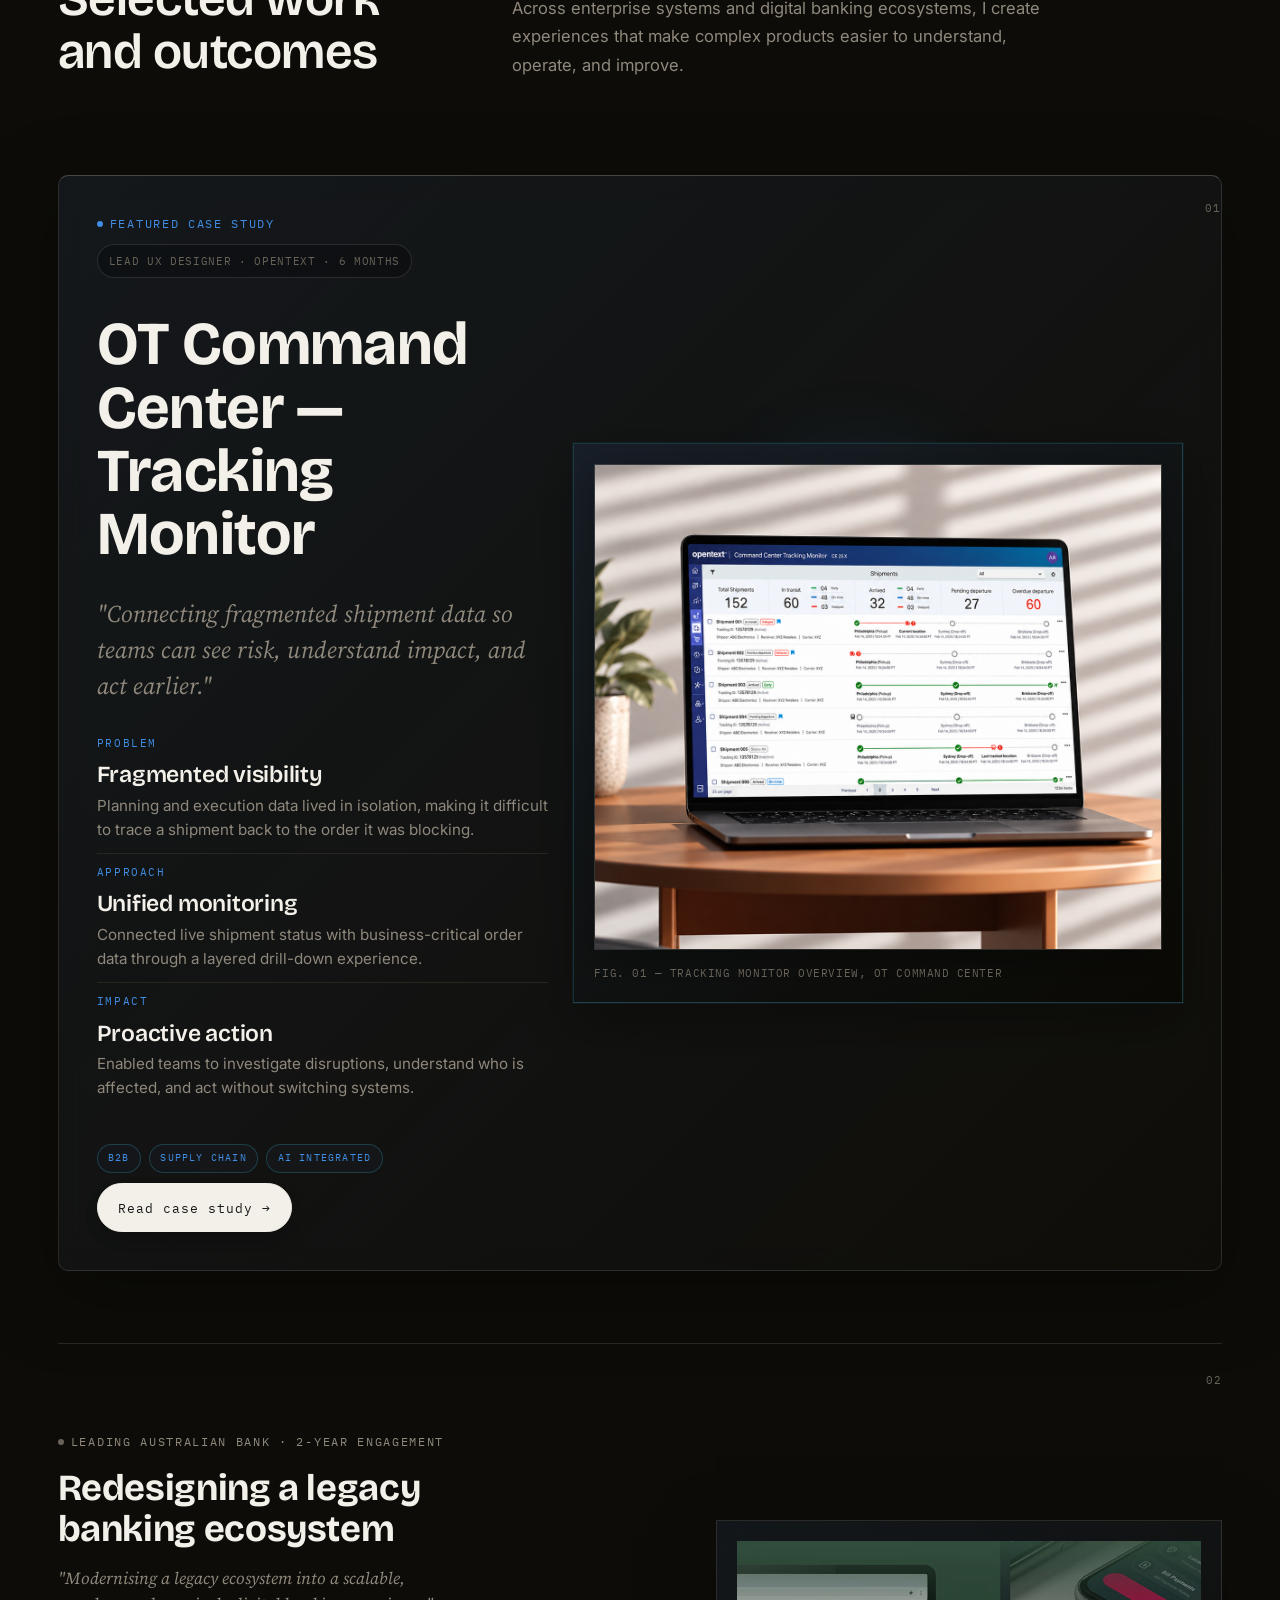
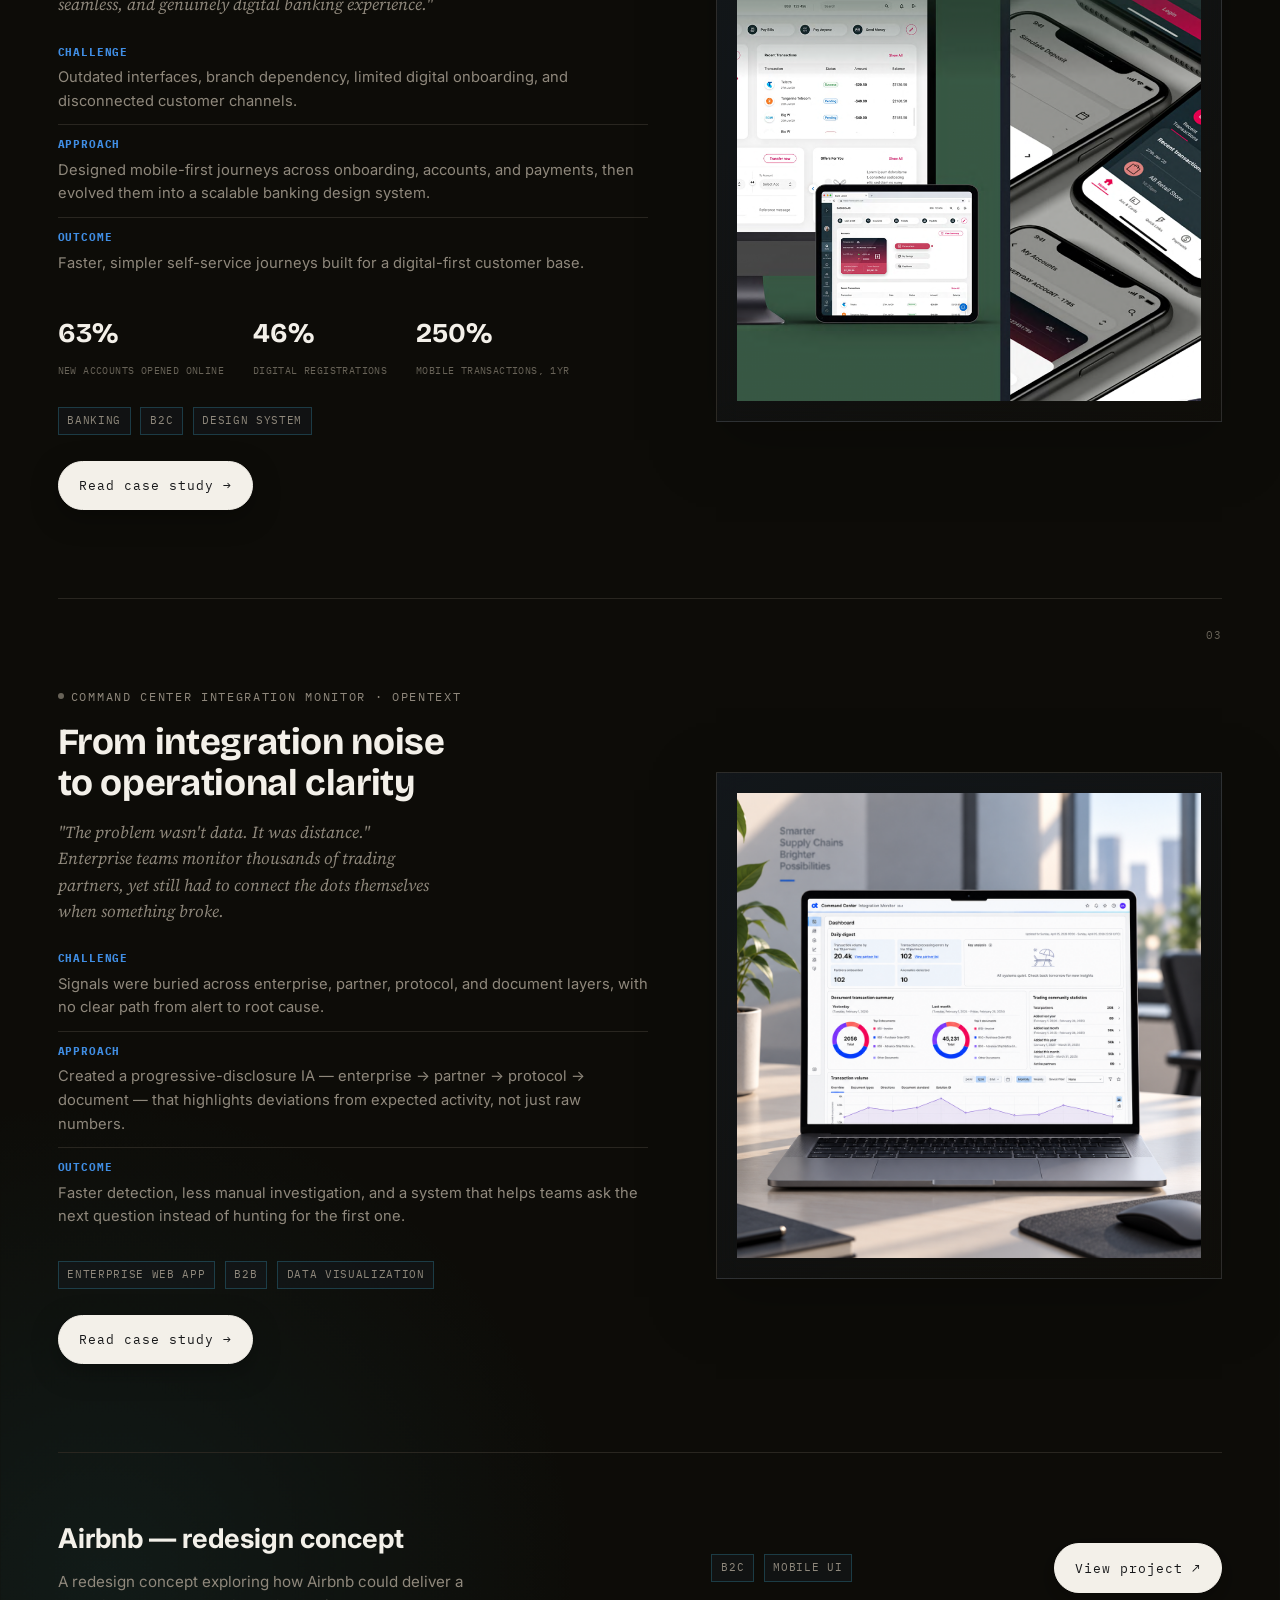
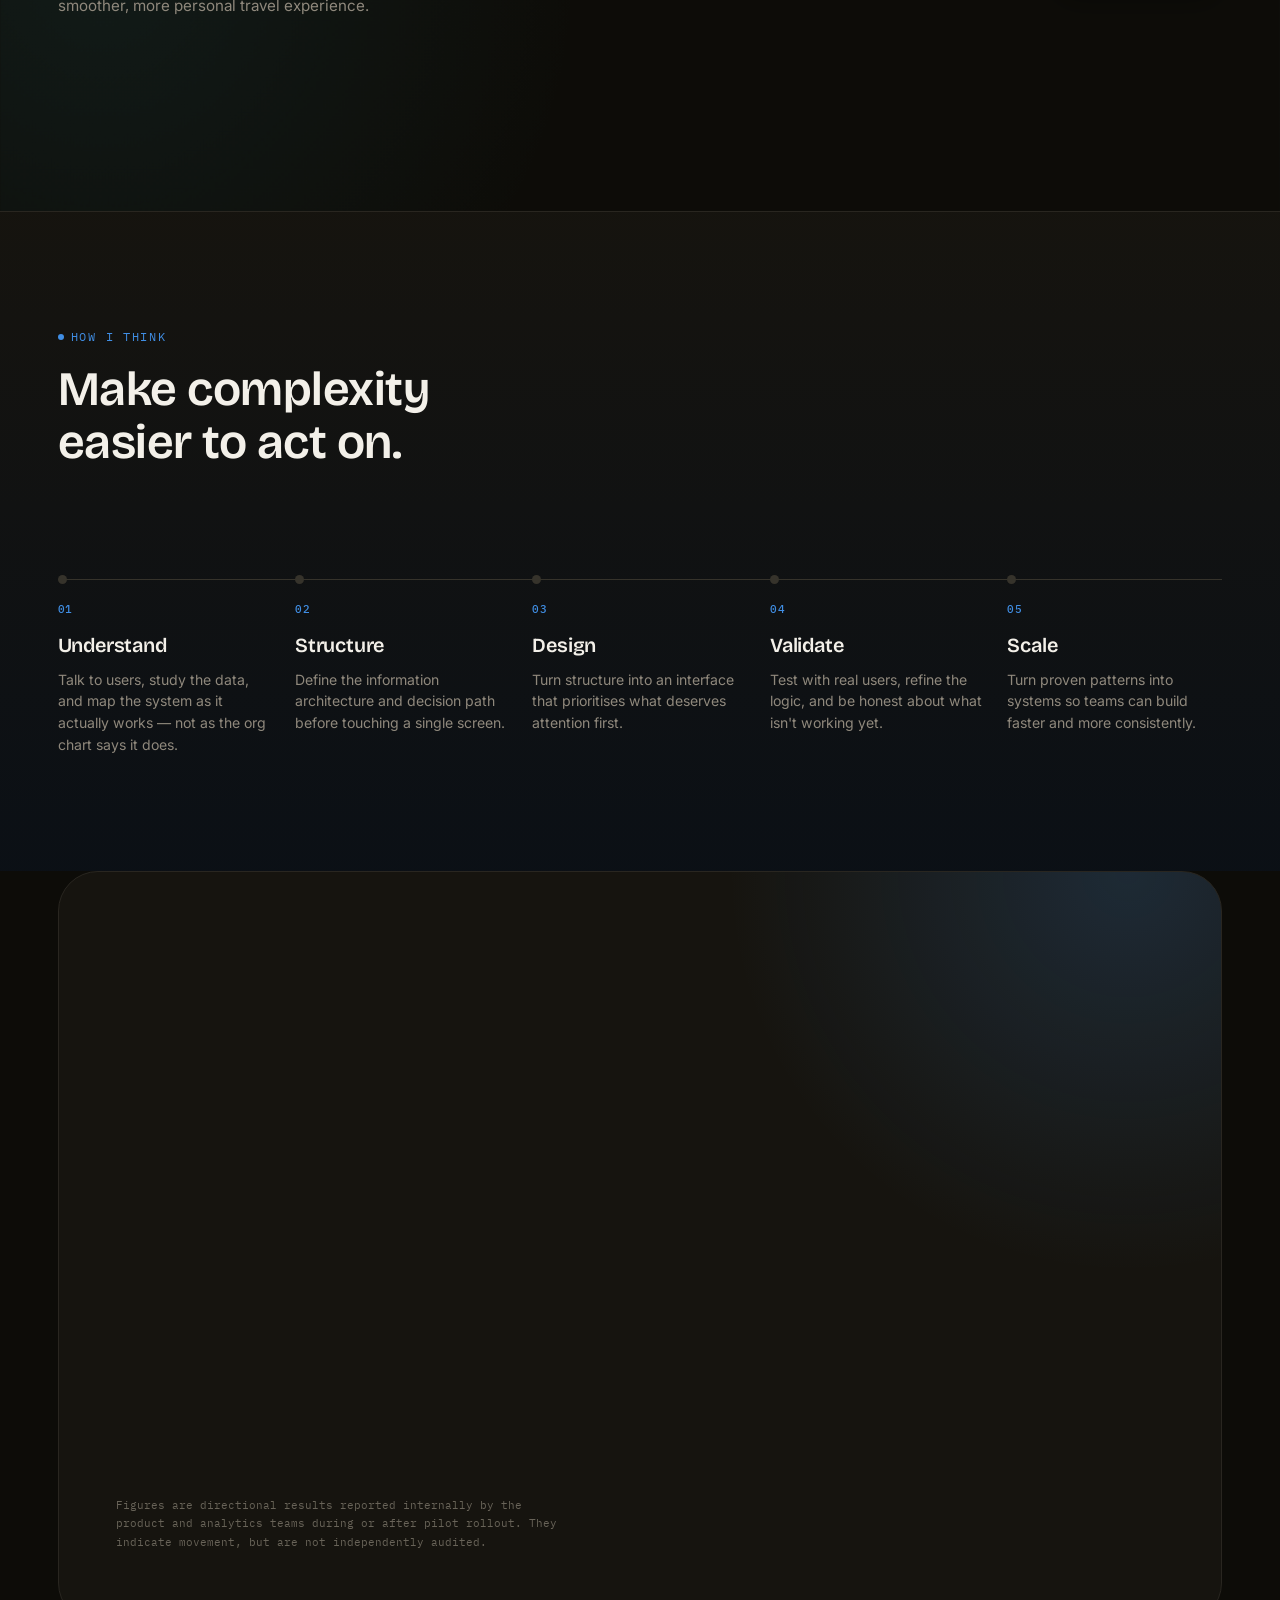
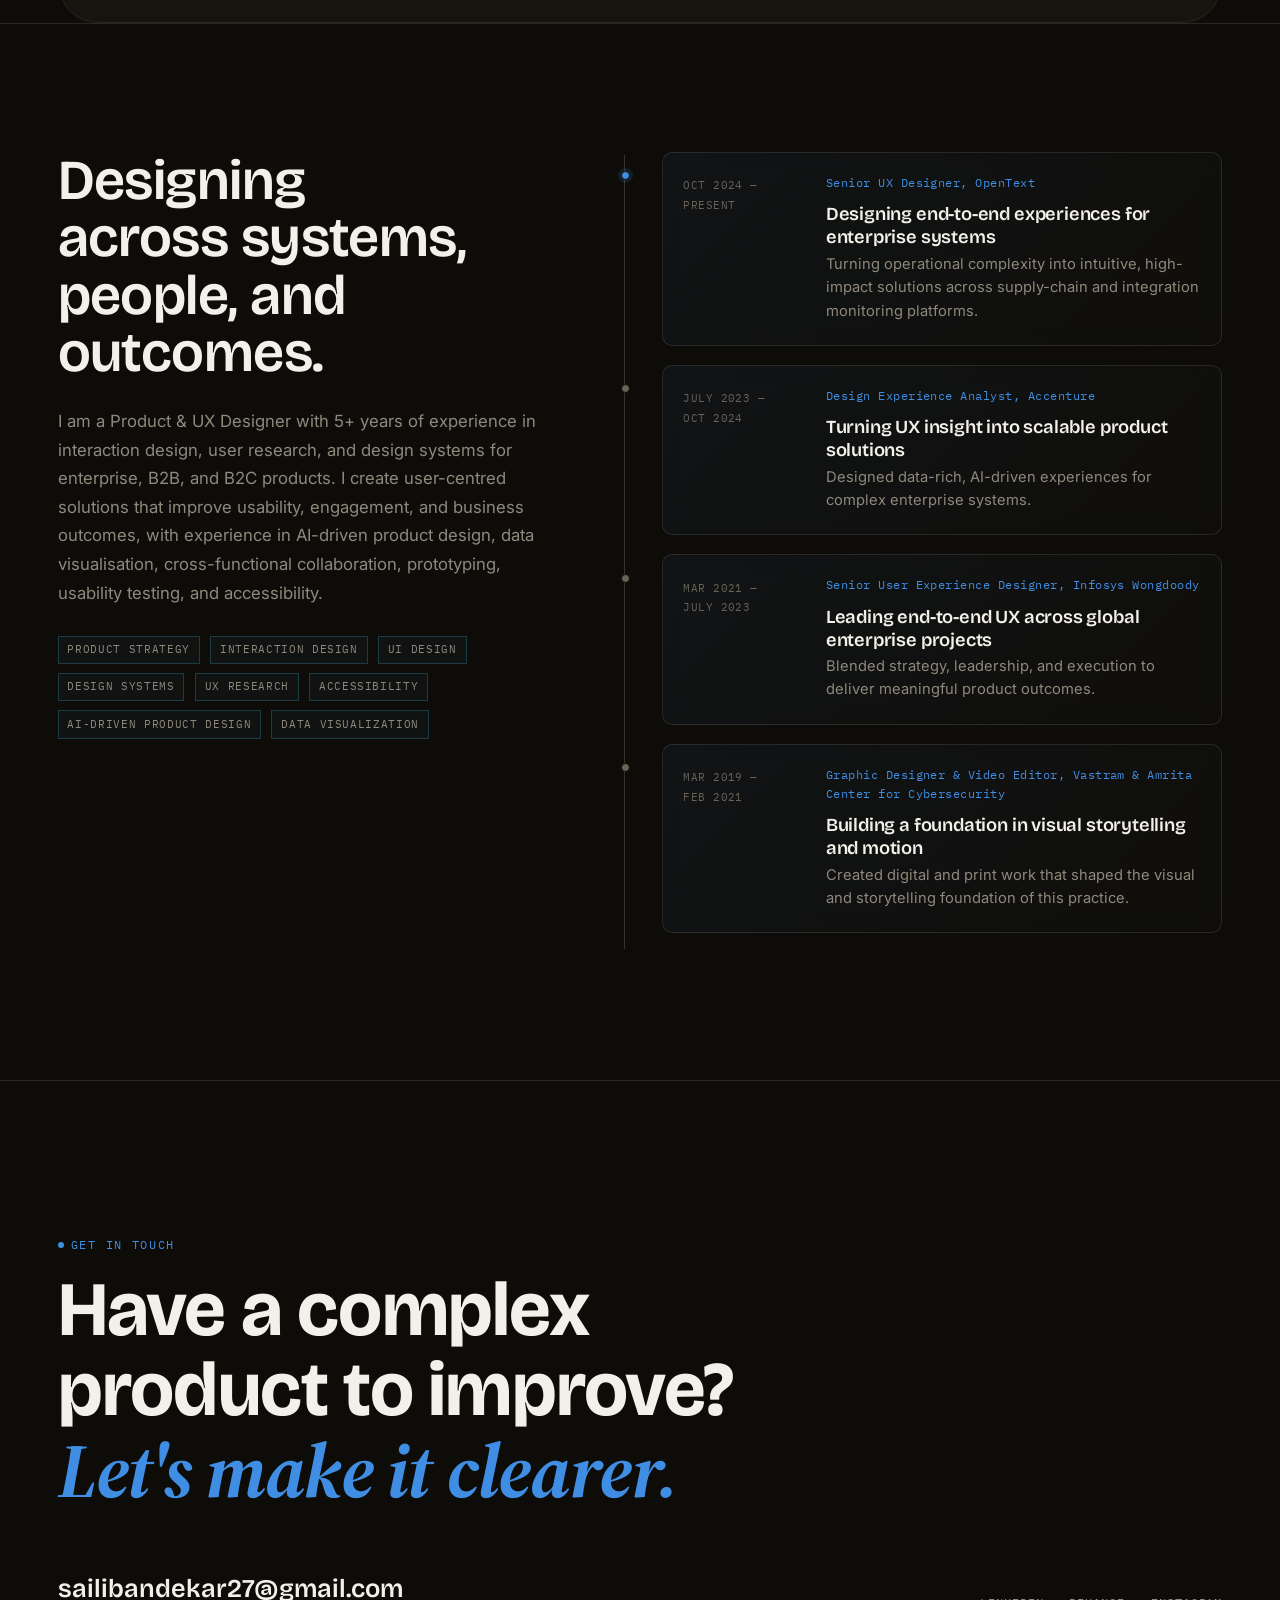
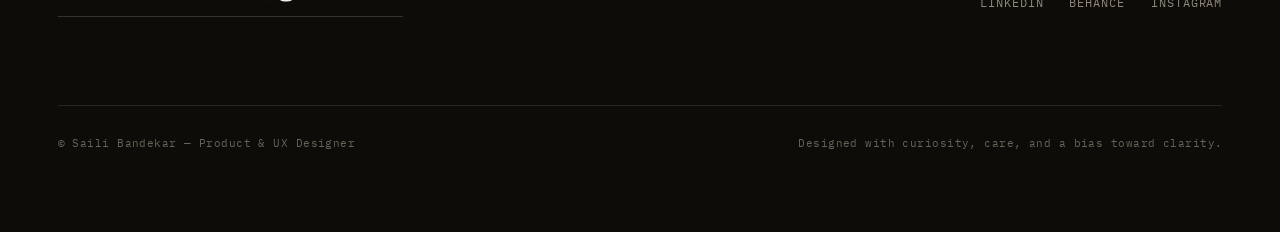
==== commit 981bdcac: "Commit" ====
--- a/index.html
+++ b/index.html
@@ -46,6 +46,7 @@
   ::selection{background:var(--accent);color:#0b0c10;}
   .wrap{max-width:1360px;margin:0 auto;padding:0 clamp(20px,4.5vw,64px);}
   section{position:relative;}
+  section[id]{scroll-margin-top:96px;}
   h1,h2,h3,h4{font-family:var(--display);margin:0;letter-spacing:-0.01em;}
   p{margin:0;}
   .eyebrow{
@@ -59,32 +60,34 @@
 
   /* ================= NAV ================= */
   .site-nav{
-    position:sticky;top:0;z-index:100;
+    position:fixed;top:14px;left:50%;transform:translateX(-50%);z-index:100;
     display:flex;align-items:center;justify-content:space-between;
-    padding:20px clamp(20px,4.5vw,64px);
-    background:oklch(15.5% 0.008 90 / 0.68);
+    width:min(calc(100% - 2 * clamp(20px,4.5vw,64px)),1360px);
+    padding:12px clamp(18px,2vw,30px);
+    background:oklch(19% 0.010 88 / 0.88);
     backdrop-filter:blur(14px) saturate(1.1);
-    border-bottom:1px solid oklch(95% 0.01 85 / 0.08);
+    border:1px solid var(--border);
+    border-radius:999px;
+    box-shadow:0 12px 36px oklch(5% 0.01 90 / 0.18);
     transition:border-color .3s ease, background .3s ease;
   }
-  .site-nav.scrolled{border-bottom-color:var(--border-soft);}
+  .site-nav.scrolled{border-color:var(--border-soft);}
   .brand{font-family:var(--display);font-weight:600;font-size:18px;letter-spacing:-.01em;display:flex;align-items:center;gap:10px;}
   .brand .dot{width:7px;height:7px;border-radius:50%;background:var(--accent);}
   .nav-links{display:flex;gap:2.4rem;list-style:none;margin:0;padding:0;}
   .nav-links a{
-    font-family:var(--mono);font-size:12px;letter-spacing:.1em;color:var(--muted);
+    font-family:var(--sans);font-size:14px;letter-spacing:0;color:var(--muted);
     text-decoration:none;padding:.3rem 0;border-bottom:1px solid transparent;transition:color .15s ease,border-color .15s ease;
   }
   .nav-links a:hover, .nav-links a:focus-visible{color:var(--fg);border-color:var(--accent);}
   .nav-cta{
     font-family:var(--mono);font-size:12px;letter-spacing:.08em;
     background:var(--fg);color:#141313;padding:.7rem 1.3rem;border:1px solid var(--fg);
-    text-decoration:none;white-space:nowrap;transition:background .15s ease,color .15s ease;
+    border-radius:999px;text-decoration:none;white-space:nowrap;transition:background .15s ease,color .15s ease;
   }
   .nav-cta:hover{background:var(--accent);border-color:var(--accent);color:#0b0c10;}
-  .nav-toggle{display:none;background:none;border:1px solid var(--border);color:var(--fg);padding:.5rem .7rem;font-family:var(--mono);}
+  .nav-toggle{display:none;background:none;border:1px solid var(--border);border-radius:999px;color:var(--fg);padding:.5rem .7rem;font-family:var(--mono);}
   @media (max-width:900px){
-    .site-nav{position:sticky;}
     .nav-links{display:none;}
     .nav-toggle{display:inline-flex;}
     .nav-links.open{
@@ -122,12 +125,12 @@
   .btn-primary{
     font-family:var(--mono);font-size:13px;letter-spacing:.06em;
     background:var(--fg);color:#141313;padding:1rem 1.8rem;text-decoration:none;
-    border:1px solid var(--fg);transition:background .15s ease,color .15s ease,transform .15s ease;
+    border:1px solid var(--fg);border-radius:999px;transition:background .15s ease,color .15s ease,transform .15s ease;
   }
   .btn-primary:hover{background:var(--accent);border-color:var(--accent);color:#0b0c10;transform:translateY(-1px);}
   .btn-ghost{
     font-family:var(--mono);font-size:13px;letter-spacing:.06em;color:var(--fg);
-    text-decoration:none;border-bottom:1px solid var(--border);padding-bottom:.3rem;
+    text-decoration:none;border:1px solid var(--border);border-radius:999px;padding:.7rem 1rem;
     transition:border-color .15s ease,color .15s ease;
   }
   .btn-ghost:hover{border-color:var(--accent);color:var(--accent);}
@@ -280,7 +283,7 @@
     display:inline-flex;align-items:center;justify-content:center;gap:.55rem;
     font-family:var(--mono);font-size:12.5px;letter-spacing:.08em;color:#17181a;
     text-decoration:none;background:var(--fg);border:1px solid var(--fg);
-    padding:.9rem 1.35rem;min-height:46px;transition:transform .15s ease,background .15s ease,color .15s ease,border-color .15s ease,box-shadow .15s ease;
+    padding:.9rem 1.35rem;min-height:46px;border-radius:999px;transition:transform .15s ease,background .15s ease,color .15s ease,border-color .15s ease,box-shadow .15s ease;
     box-shadow:0 8px 25px oklch(0 0 0 / 0.12);
   }
   .project-cta:hover,
@@ -340,17 +343,22 @@
   @media (max-width:520px){ .process-steps{grid-template-columns:1fr;} }
 
   /* ================= IMPACT ================= */
-  .impact{padding:clamp(64px,10vw,132px) 0;border-top:1px solid var(--border-soft);}
-  .impact-head{max-width:40ch;margin-bottom:clamp(48px,7vw,88px);}
-  .impact-head h2{font-size:clamp(2rem,4vw,3rem);font-weight:600;line-height:1.1;margin-bottom:1rem;}
+  .impact{
+    margin:0 clamp(20px,4.5vw,68px);padding:clamp(48px,5.5vw,80px) 0;
+    border:1px solid var(--border-soft);border-radius:40px;
+    background:radial-gradient(circle at 92% 0%,var(--glow-blue),transparent 25rem),var(--surface);
+  }
+  .impact-head{max-width:62ch;margin-bottom:clamp(40px,4vw,60px);}
+  .impact-head h2{font-size:clamp(2.2rem,4.2vw,3.5rem);font-weight:600;line-height:1.08;max-width:25ch;margin-bottom:1rem;}
+  .impact-head h2 span{color:var(--accent);}
   .impact-head p{color:var(--muted);font-size:1.05rem;max-width:52ch;line-height:1.65;}
   .impact-grid{
-    display:grid;grid-template-columns:repeat(4,1fr);border-top:1px solid var(--border);
-  }
-  .impact-cell{padding:clamp(24px,3vw,40px) clamp(16px,2vw,28px) clamp(24px,3vw,40px) 0;border-right:1px solid var(--border-soft);}
+    display:grid;grid-template-columns:repeat(4,minmax(0,1fr));
+  }
+  .impact-cell{padding:clamp(8px,1.2vw,16px) clamp(16px,2vw,28px) clamp(12px,1.5vw,20px) 0;border-right:1px solid var(--border-soft);}
   .impact-cell:last-child{border-right:none;padding-right:0;}
   .impact-cell .num{
-    font-family:var(--display);font-size:clamp(2.6rem,5vw,4rem);font-weight:800;color:var(--fg);line-height:1;
+    font-family:var(--display);font-size:clamp(3rem,5.5vw,4.6rem);font-weight:700;color:var(--accent);line-height:1;
   }
   .impact-cell .num em{font-style:normal;color:var(--accent);}
   .impact-cell .label{font-size:.9rem;color:var(--muted);line-height:1.5;margin-top:1rem;max-width:22ch;}
@@ -482,6 +490,7 @@
   .career-item h4{line-height:1.25;}
 
   @media (max-width:900px){
+    .hero{padding-top:clamp(84px,14vw,108px);}
     .hero-grid{grid-template-columns:1fr;gap:2rem;}
     .hero-visual{max-width:520px;}
     .work-row{gap:2rem;}
@@ -521,7 +530,7 @@
   .featured-case .tag,.tag{background:oklch(24% 0.018 253 / 0.36);border-color:oklch(76% 0.12 220 / 0.24);}
   .project-cta{box-shadow:0 8px 25px oklch(3% 0.02 253 / 0.28);}
   .process{background:linear-gradient(180deg,var(--surface),oklch(17% 0.014 253));}
-  .impact{background:radial-gradient(circle at 92% 12%,var(--glow-blue),transparent 24rem),transparent;}
+  .impact{background:radial-gradient(circle at 92% 0%,var(--glow-blue),transparent 25rem),var(--surface);}
   .career-item{background:linear-gradient(135deg,oklch(22% 0.018 253 / 0.54),oklch(18% 0.01 90 / 0.42));border-color:oklch(95% 0.01 85 / 0.11);backdrop-filter:blur(10px);}
   .career-item:hover{border-color:oklch(76% 0.12 220 / 0.28);transform:translateX(3px);transition:transform .25s ease,border-color .25s ease;}
   @media (max-width:820px){
@@ -542,16 +551,16 @@
 
 <!-- ================= NAV ================= -->
 <header class="site-nav" id="siteNav" data-od-id="site-nav">
-  <div class="brand" data-od-id="brand-logo"><span class="dot"></span>Saili Bandekar</div>
+  <div class="brand" data-od-id="brand-logo">Saili Bandekar<span class="dot"></span></div>
   <button class="nav-toggle" aria-label="Open menu" aria-expanded="false">☰</button>
   <ul class="nav-links" data-od-id="nav-links">
-    <li><a href="#top" data-od-id="nav-home">HOME</a></li>
-    <li><a href="#work" data-od-id="nav-work">WORK</a></li>
-    <li><a href="#about" data-od-id="nav-about">ABOUT</a></li>
-    <li><a href="https://drive.google.com/file/d/11xnpkp3scNq9Za6gYi-1OitTIbmNhtTH/view" target="_blank" rel="noopener noreferrer" data-od-id="nav-resume">RESUME</a></li>
-    <li><a href="#contact" data-od-id="nav-contact">CONTACT</a></li>
+    <li><a href="#top" data-od-id="nav-home">Home</a></li>
+    <li><a href="#work" data-od-id="nav-work">Work</a></li>
+    <li><a href="#about" data-od-id="nav-about">About</a></li>
+    <li><a href="https://drive.google.com/file/d/11xnpkp3scNq9Za6gYi-1OitTIbmNhtTH/view" target="_blank" rel="noopener noreferrer" data-od-id="nav-resume">Resume</a></li>
+    <li><a href="#contact" data-od-id="nav-contact">Contact</a></li>
   </ul>
-  <a class="nav-cta" href="#contact" data-od-id="nav-lets-talk">LET'S TALK</a>
+  <a class="nav-cta" href="#contact" data-od-id="nav-lets-talk">Let's talk ↗</a>
 </header>
 
 <main id="top">
@@ -719,7 +728,7 @@
   <div class="wrap">
     <div class="impact-head reveal">
       <span class="eyebrow">Impact</span>
-      <h2>I care about outcomes, not just interfaces.</h2>
+      <h2>I care about outcomes, <span>not just interfaces.</span></h2>
       <p>A selection of reported results from banking and enterprise supply-chain projects.</p>
     </div>
     <div class="impact-grid reveal">
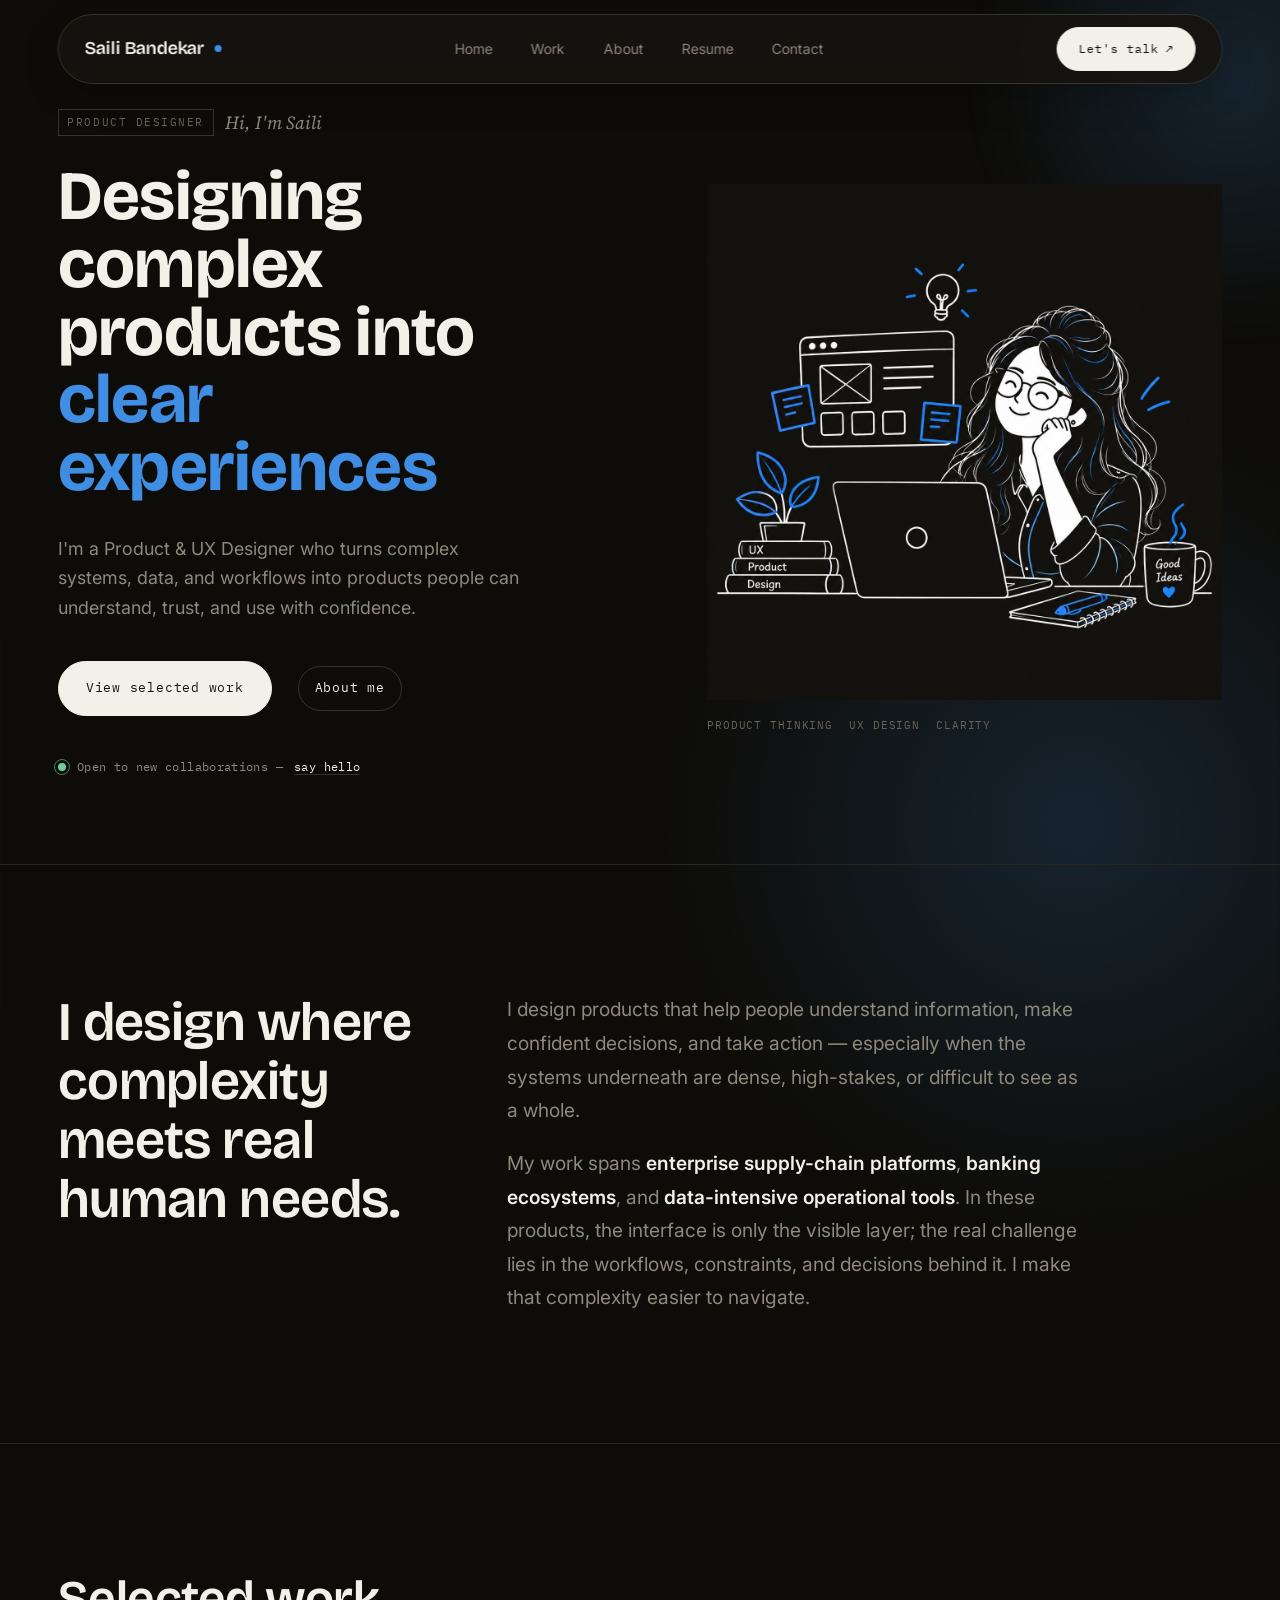
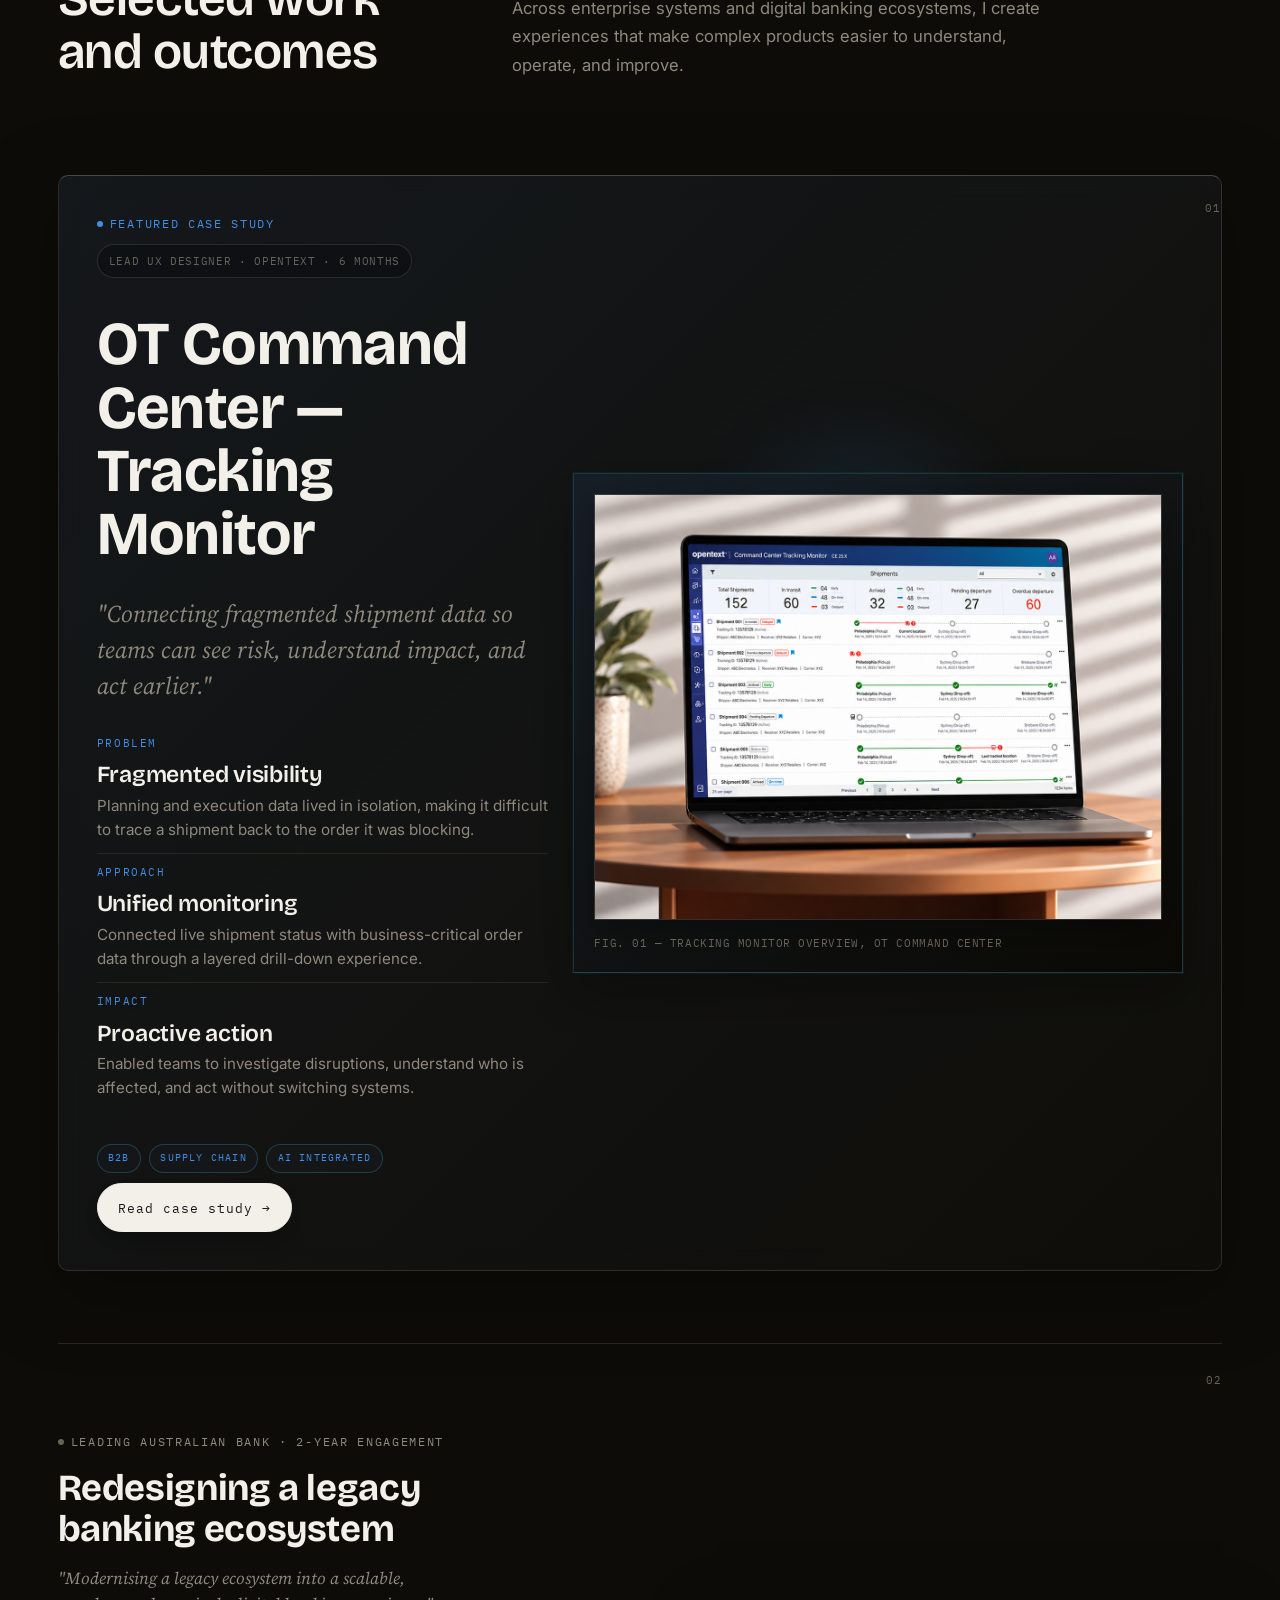
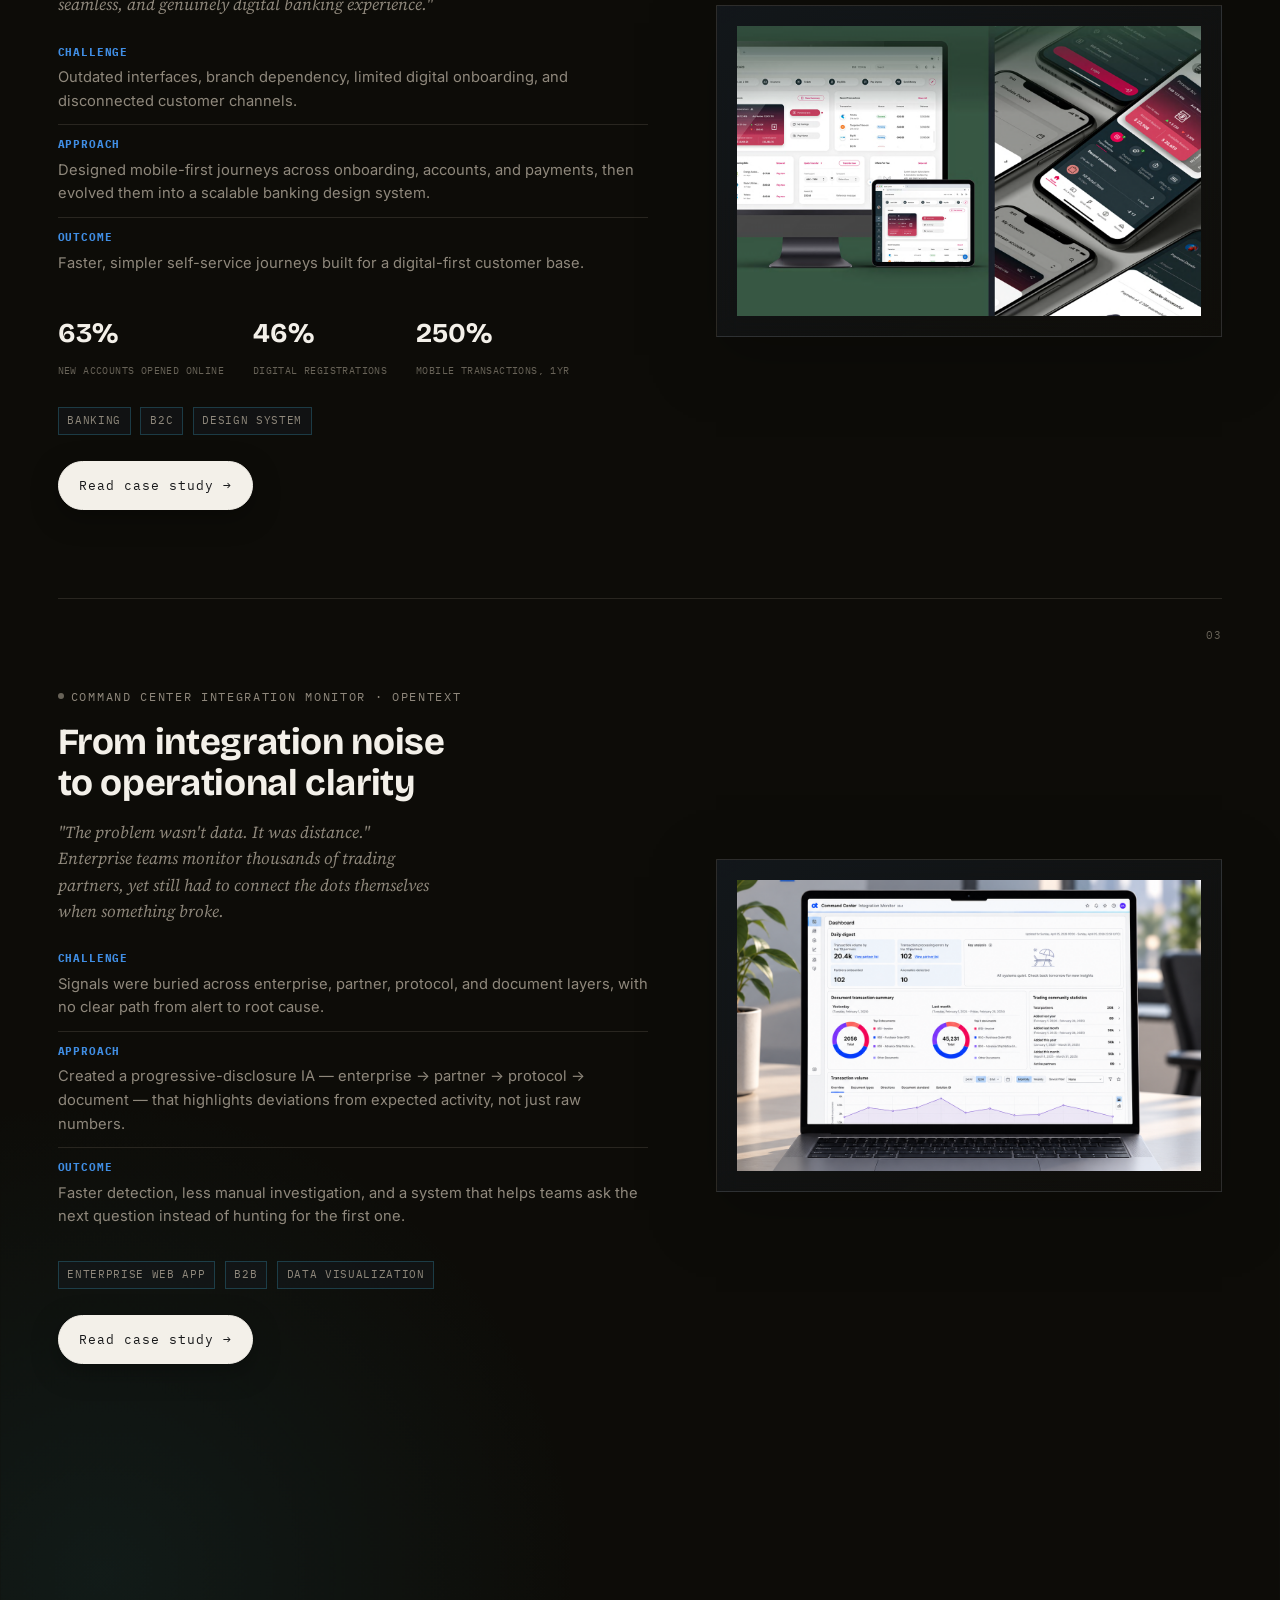
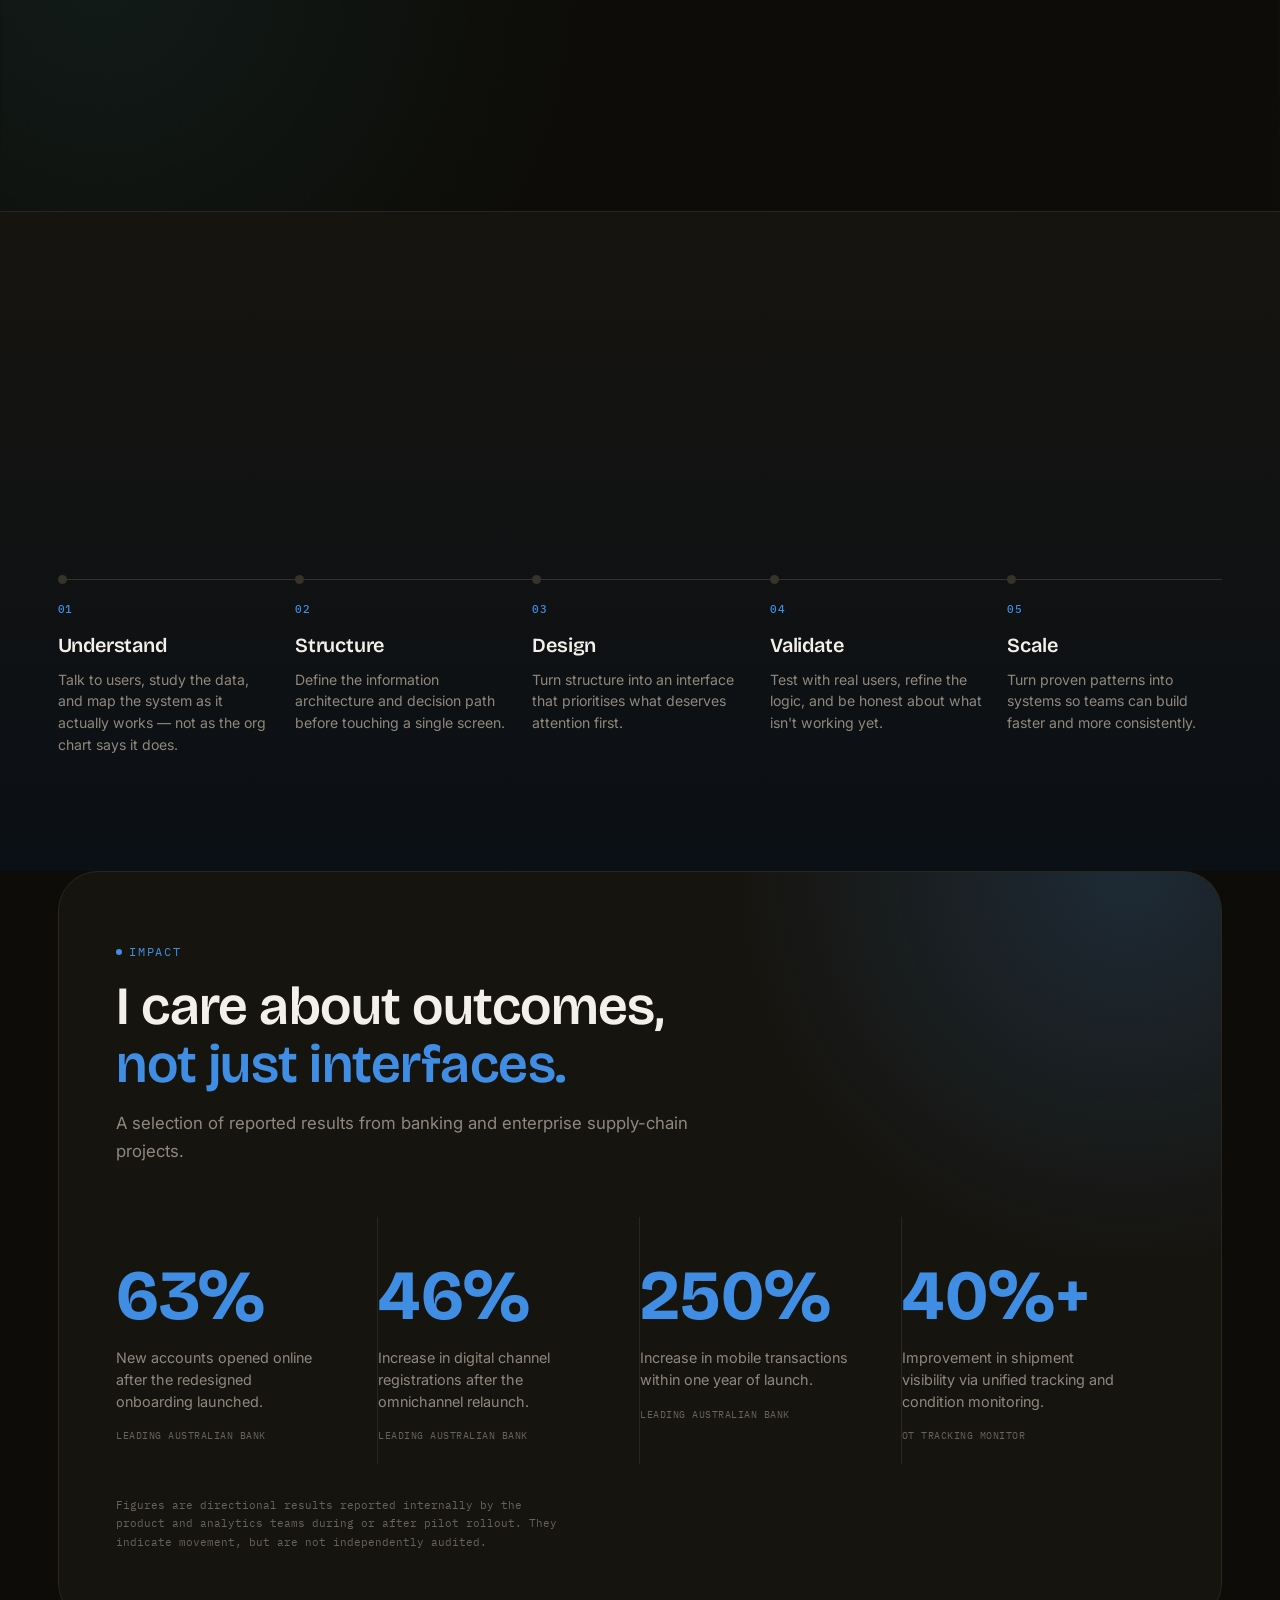
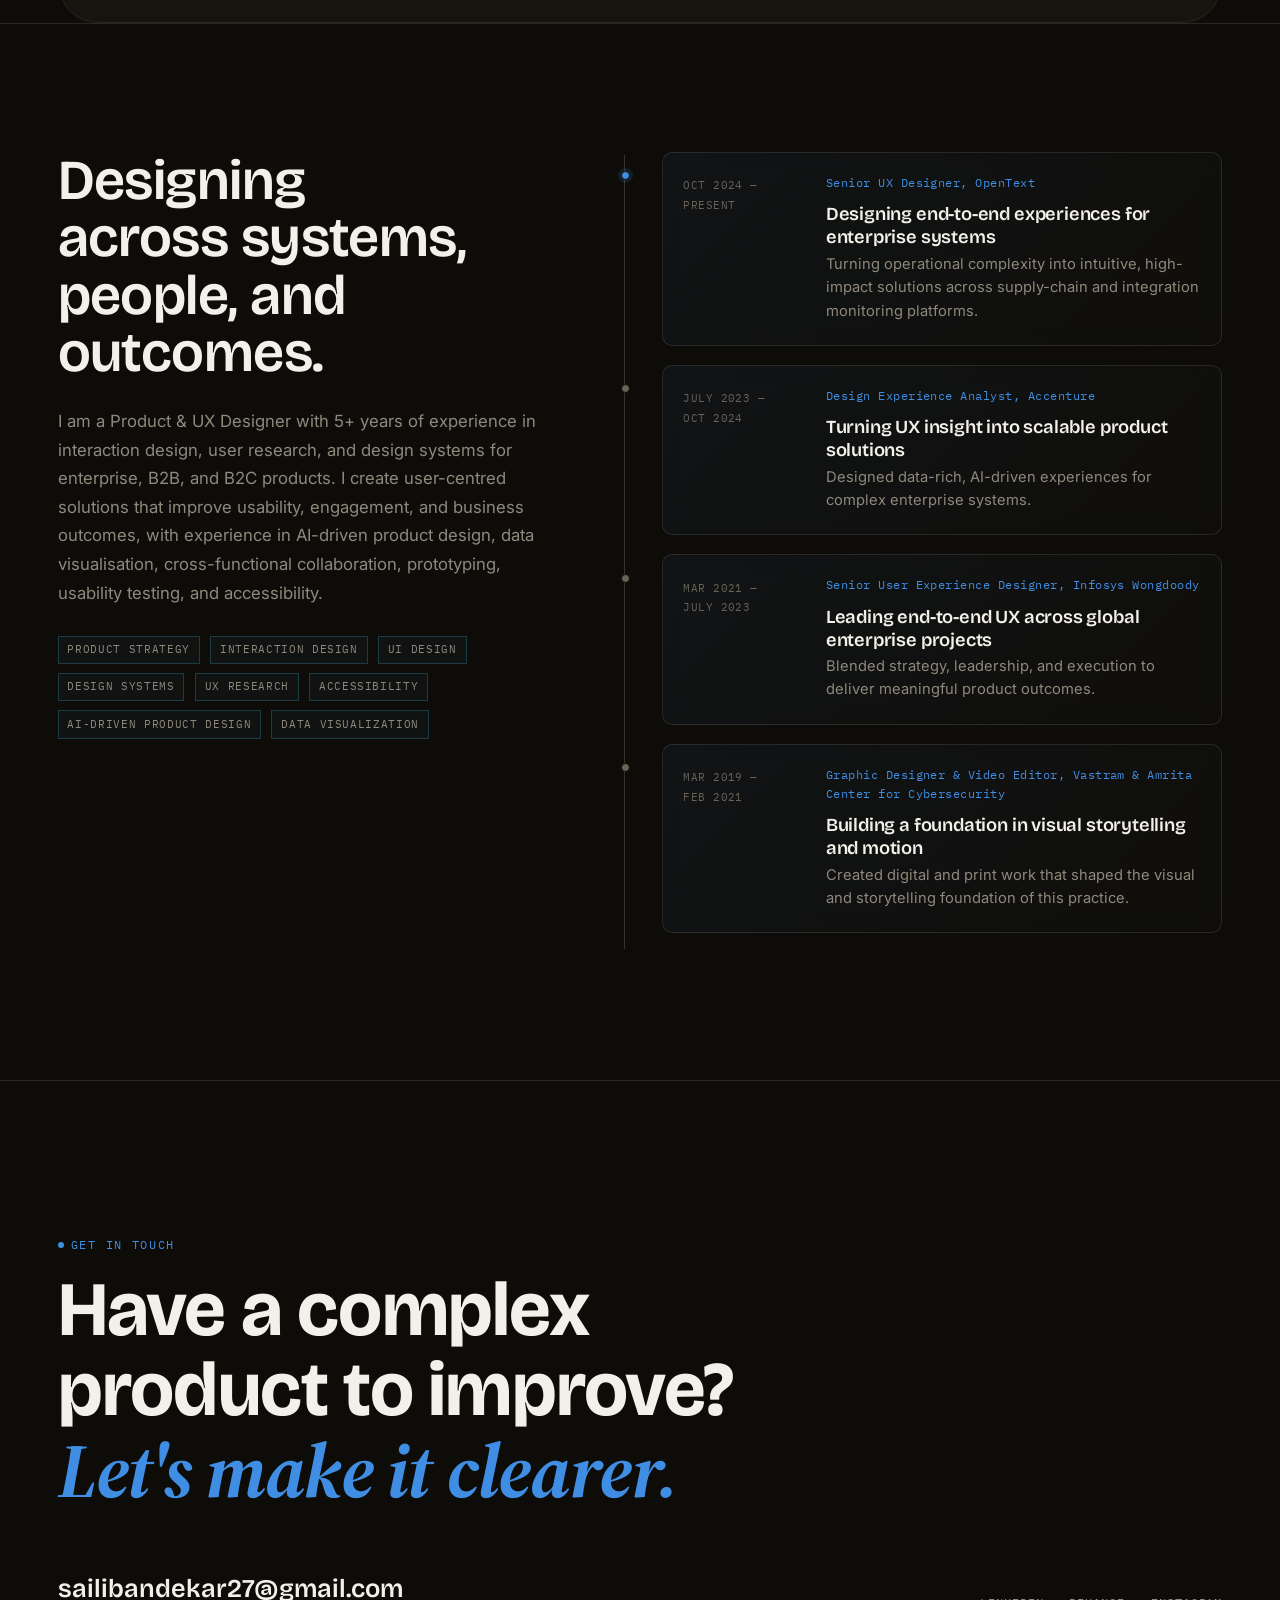
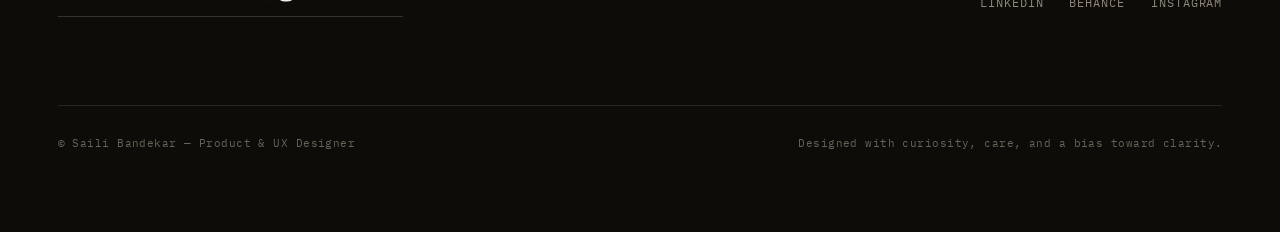
==== commit 4e76f50a: "Commit" ====
--- a/index.html
+++ b/index.html
@@ -545,6 +545,12 @@
     .work-row .wr-copy{order:1;}
     .work-row .wr-visual{order:2;}
   }
+  @media (max-width:1280px){
+    .hero-grid{grid-template-columns:minmax(0,1fr) minmax(0,.9fr);}
+  }
+  img{max-width:100%;height:auto;}
+  .fc-visual img{height:auto;aspect-ratio:4/3;object-fit:cover;}
+  .wr-visual img{width:100%;height:auto;min-height:0;aspect-ratio:16/10;object-fit:cover;}
 </style>
 </head>
 <body>
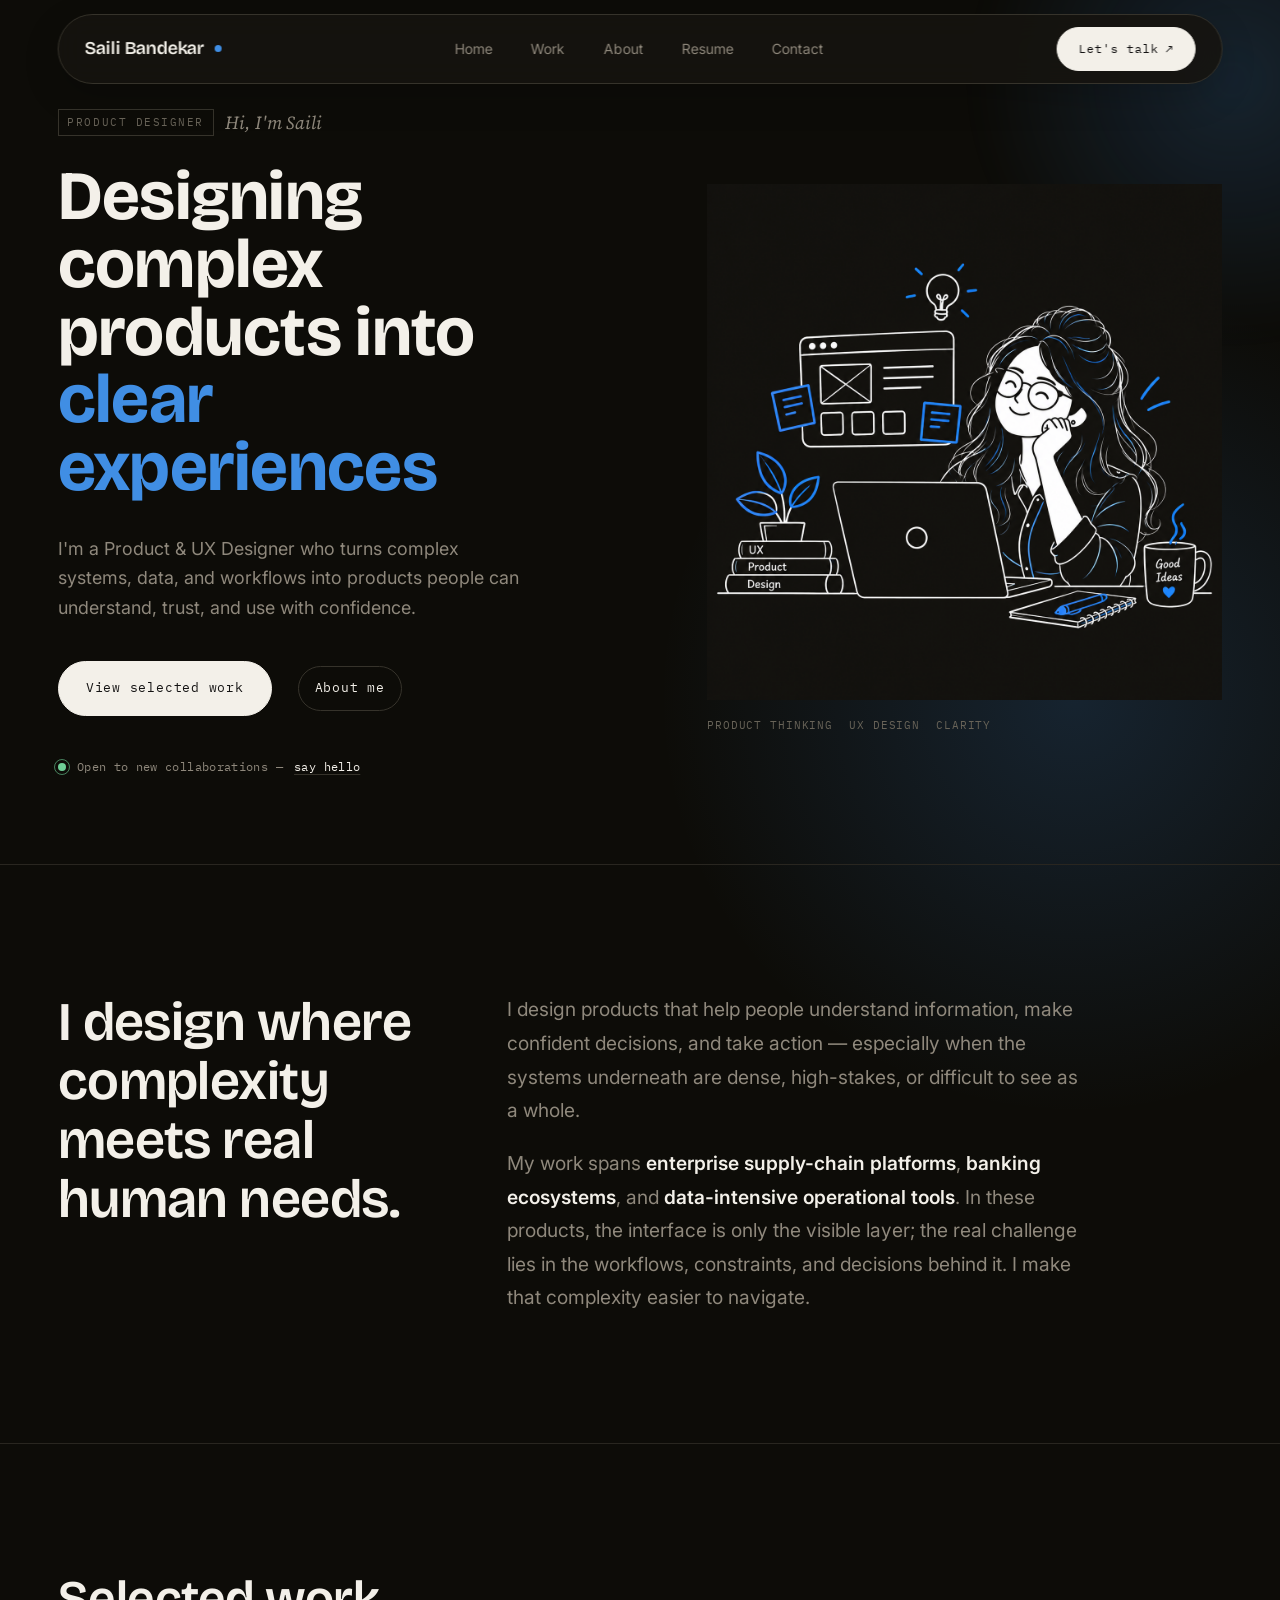
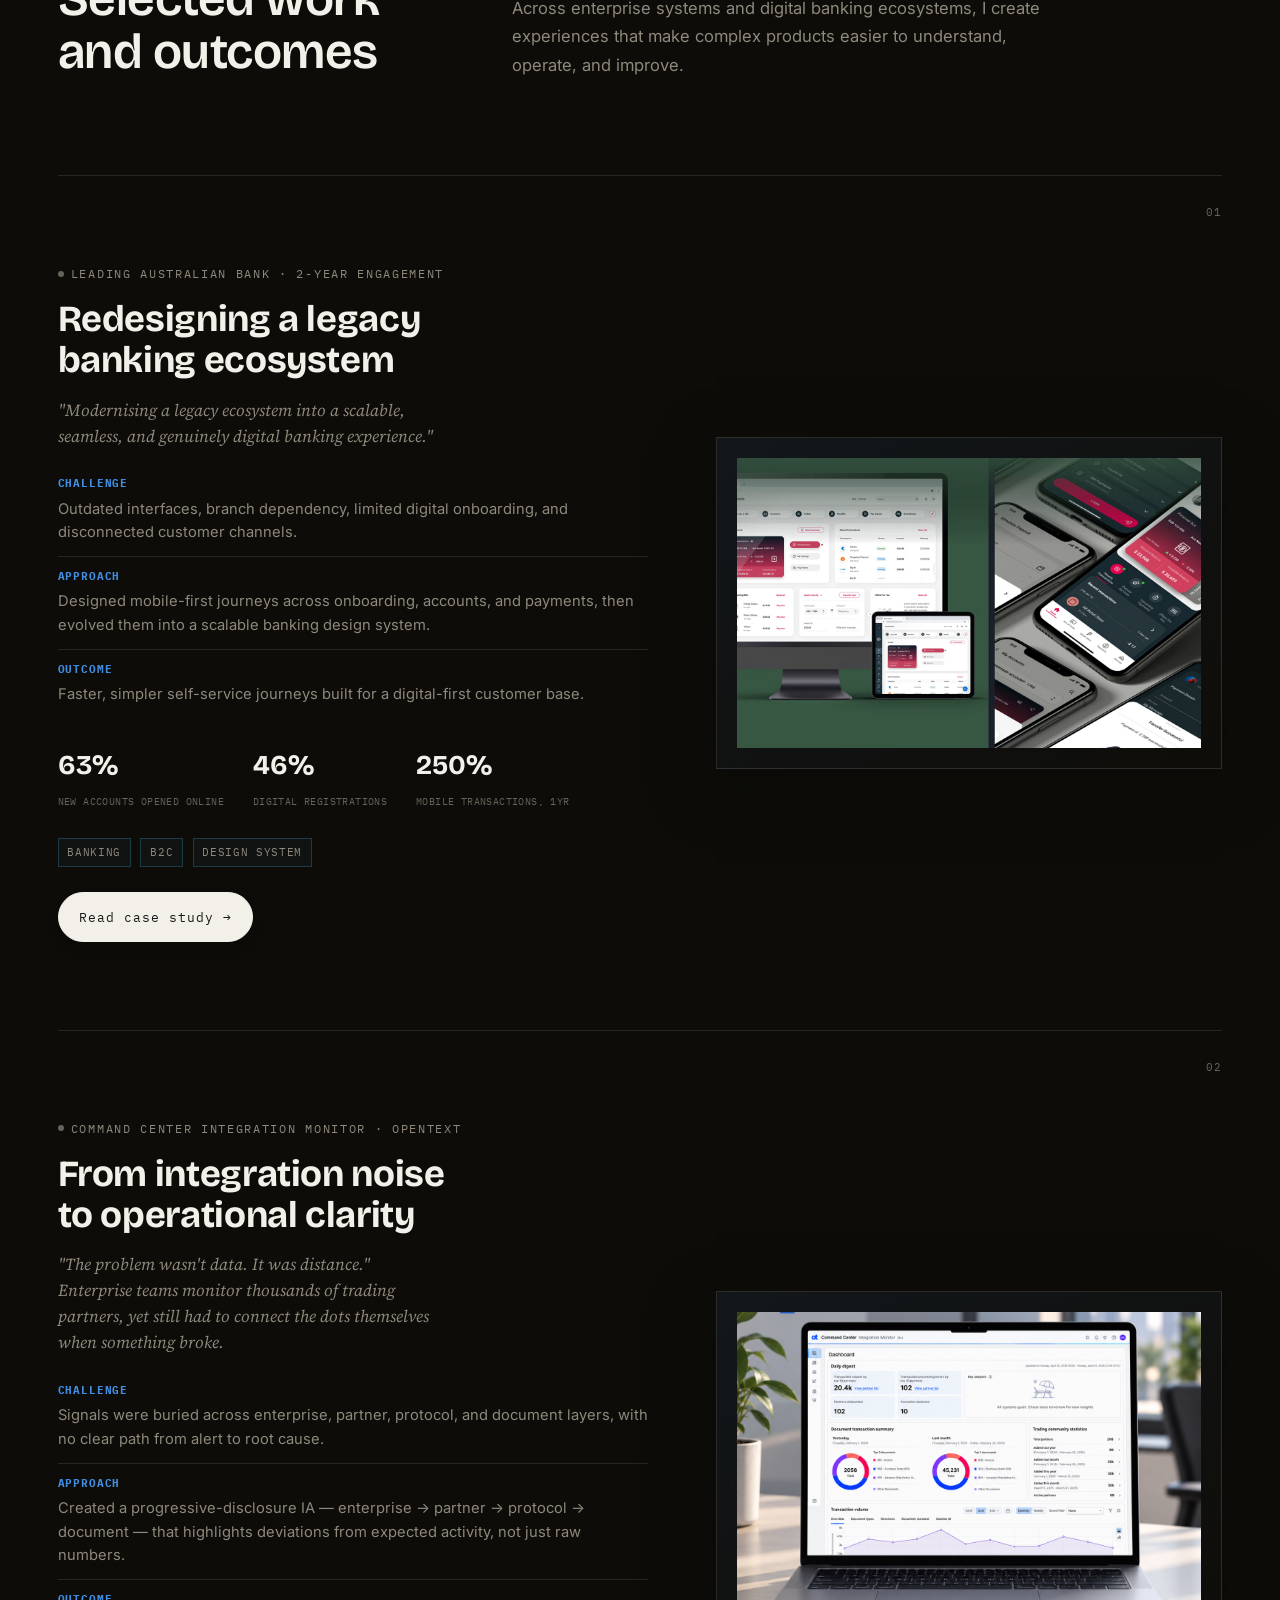
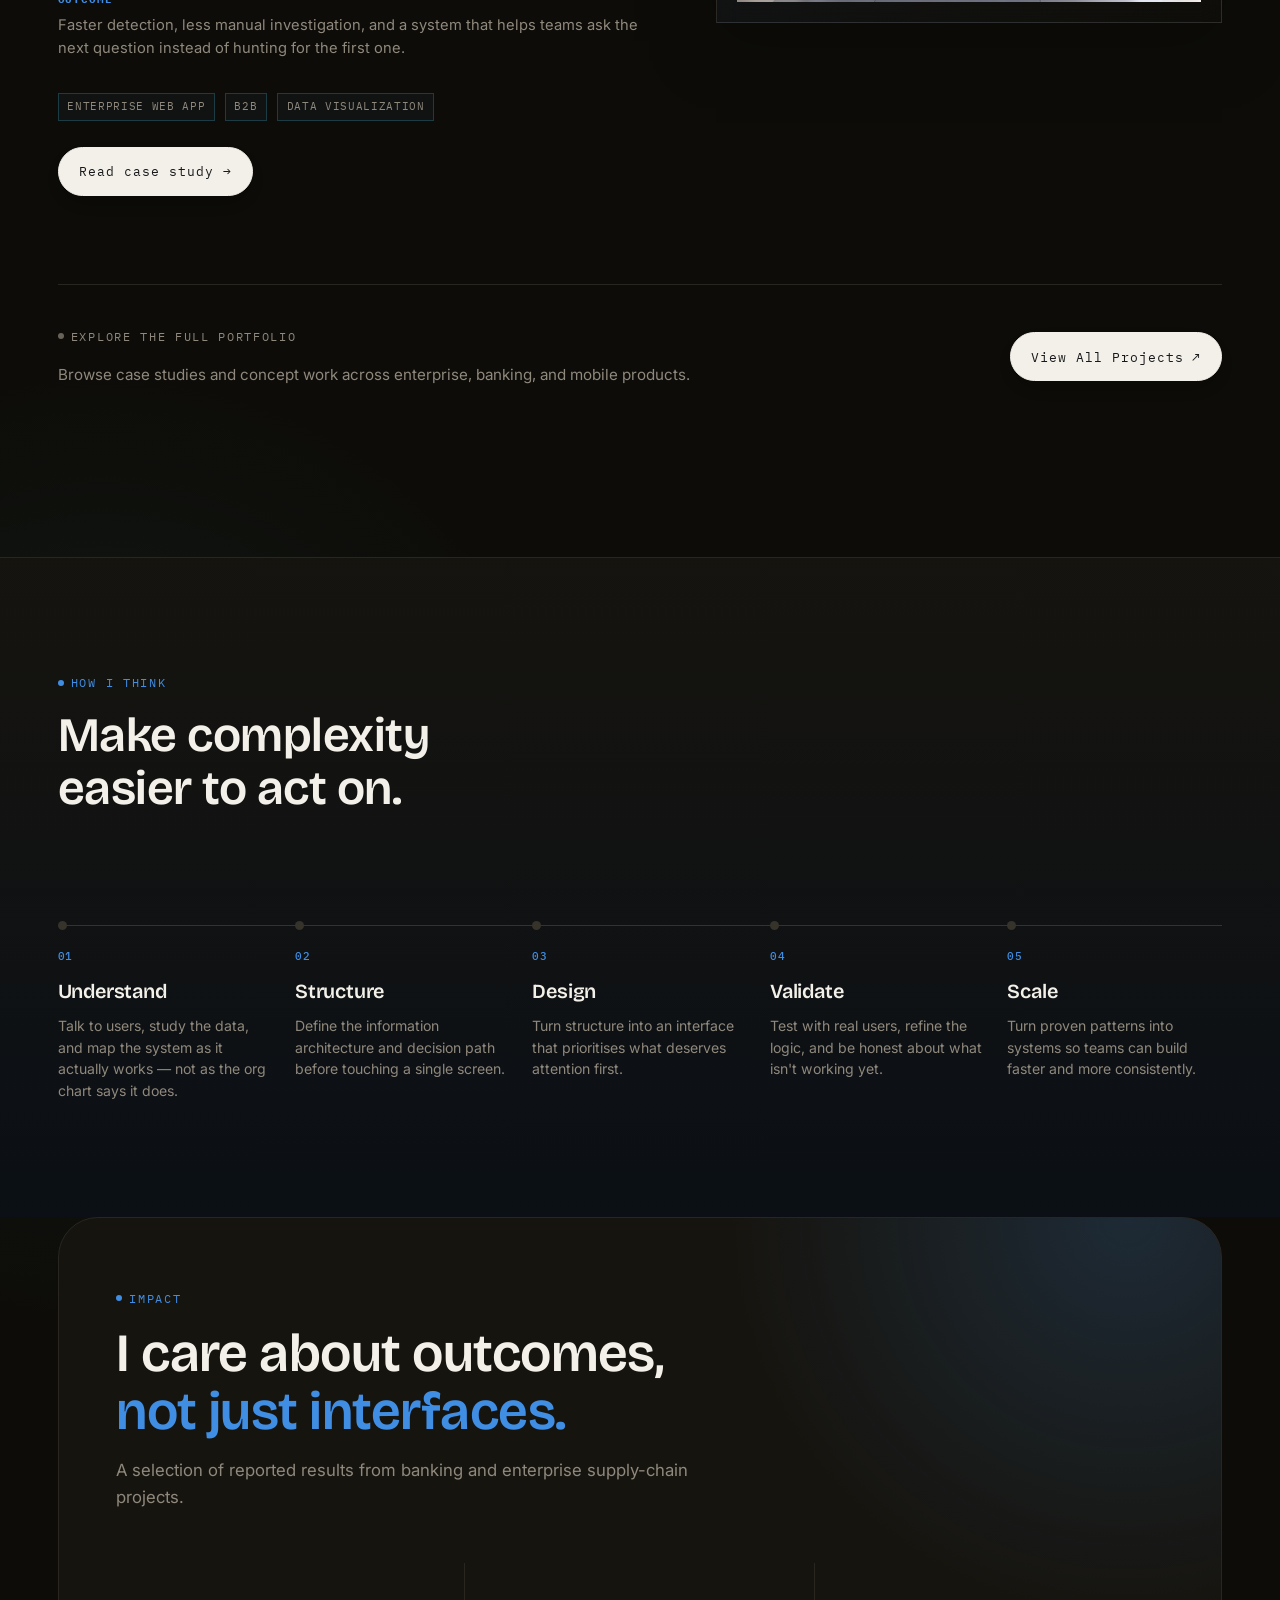
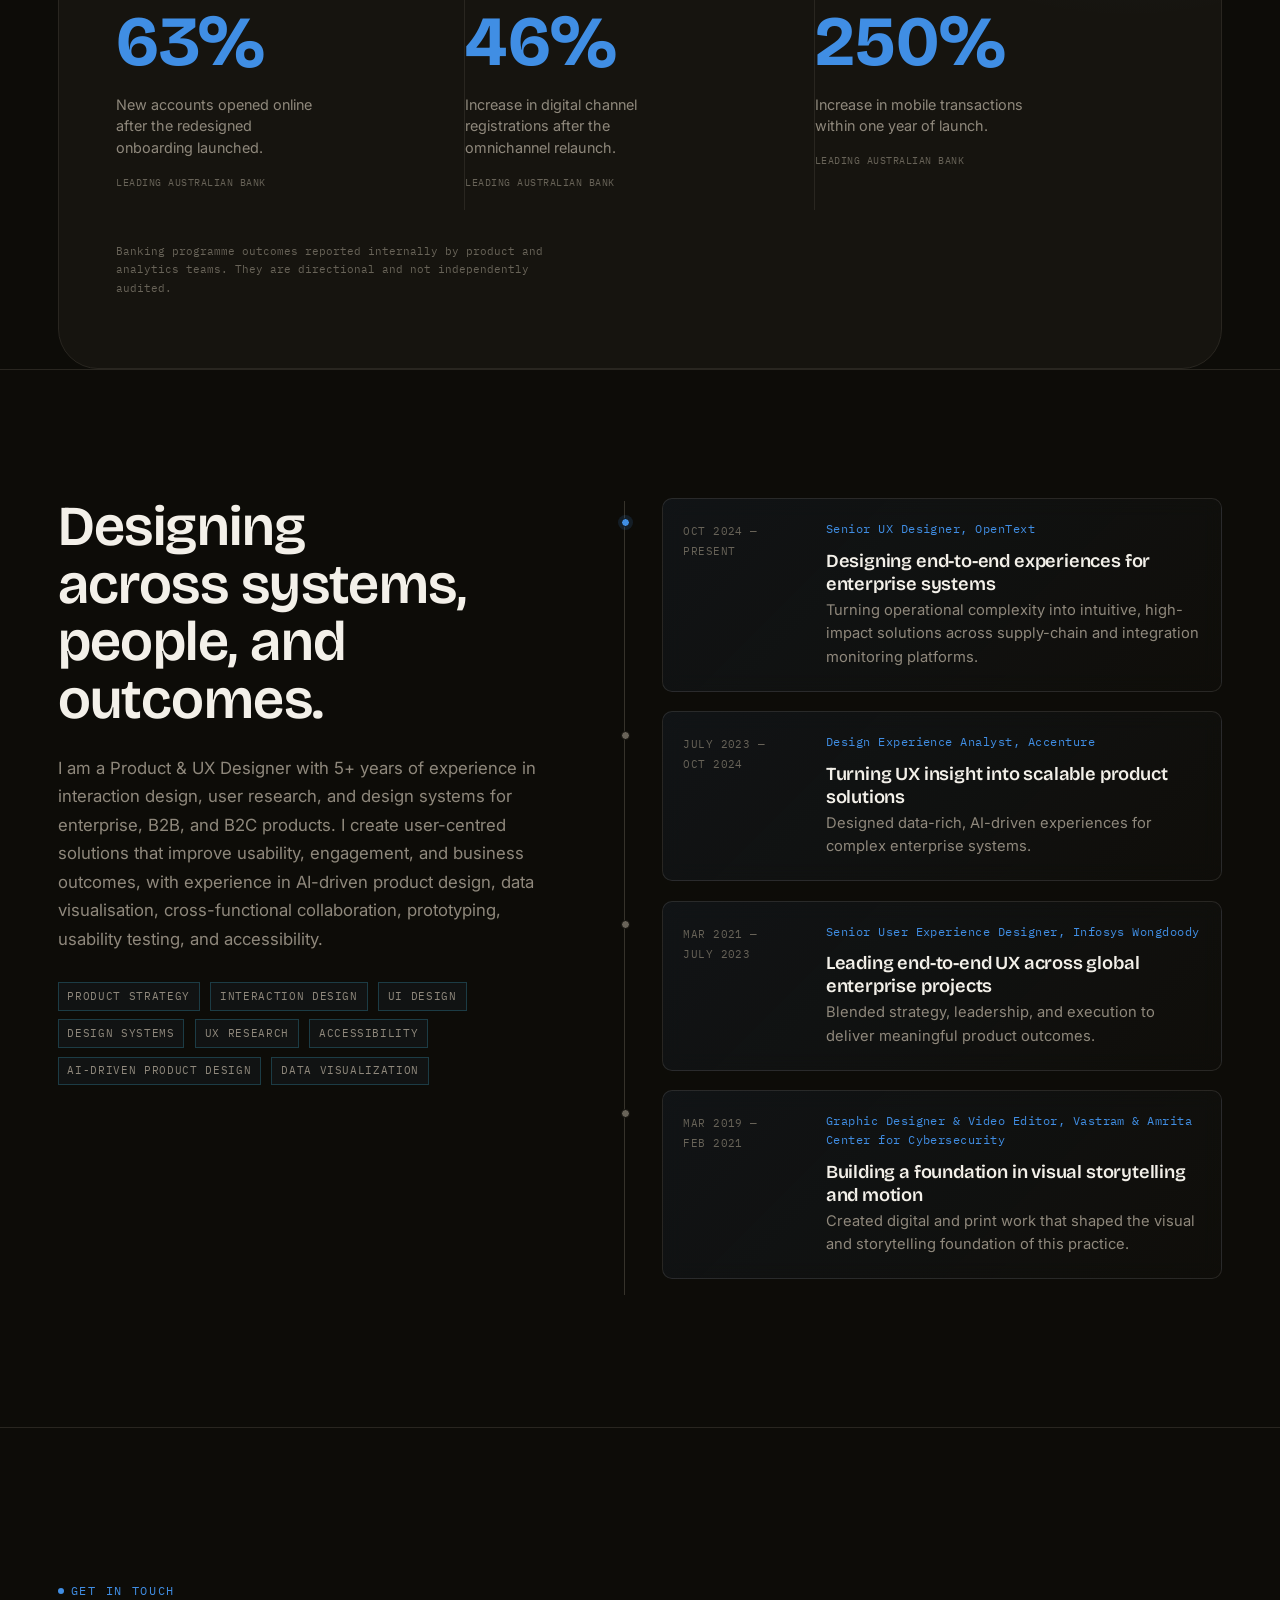
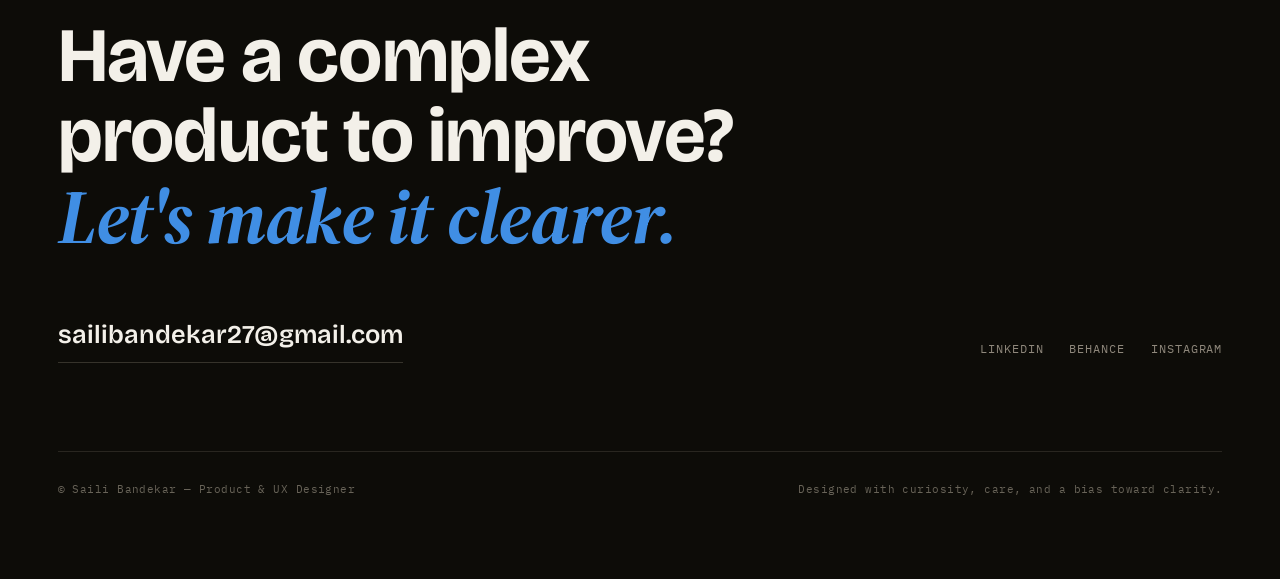
==== commit 0bd537db: "Commit" ====
--- a/index.html
+++ b/index.html
@@ -310,9 +310,15 @@
   .work-preview-small .wps-title{font-size:clamp(1.3rem,2.4vw,1.7rem);font-weight:700;margin-bottom:.6rem;}
   .work-preview-small .wps-desc{color:var(--muted);font-size:.95rem;max-width:46ch;line-height:1.6;}
   .work-preview-small .wps-tags{justify-self:start;}
+  .all-projects-cta{
+    display:flex;align-items:center;justify-content:space-between;gap:24px;
+    padding:clamp(26px,4vw,42px) 0;border-top:1px solid var(--border-soft);
+  }
+  .all-projects-cta p{margin:.65rem 0 0;color:var(--muted);font-size:.95rem;}
   @media (max-width:820px){
     .work-preview-small{grid-template-columns:1fr;gap:1rem;}
     .work-preview-small .wps-tags{justify-self:start;}
+    .all-projects-cta{align-items:flex-start;flex-direction:column;}
   }
 
   /* ================= HOW I THINK ================= */
@@ -353,7 +359,7 @@
   .impact-head h2 span{color:var(--accent);}
   .impact-head p{color:var(--muted);font-size:1.05rem;max-width:52ch;line-height:1.65;}
   .impact-grid{
-    display:grid;grid-template-columns:repeat(4,minmax(0,1fr));
+    display:grid;grid-template-columns:repeat(3,minmax(0,1fr));
   }
   .impact-cell{padding:clamp(8px,1.2vw,16px) clamp(16px,2vw,28px) clamp(12px,1.5vw,20px) 0;border-right:1px solid var(--border-soft);}
   .impact-cell:last-child{border-right:none;padding-right:0;}
@@ -561,7 +567,7 @@
   <button class="nav-toggle" aria-label="Open menu" aria-expanded="false">☰</button>
   <ul class="nav-links" data-od-id="nav-links">
     <li><a href="#top" data-od-id="nav-home">Home</a></li>
-    <li><a href="#work" data-od-id="nav-work">Work</a></li>
+    <li><a href="work.html#projects" data-od-id="nav-work">Work</a></li>
     <li><a href="#about" data-od-id="nav-about">About</a></li>
     <li><a href="https://drive.google.com/file/d/11xnpkp3scNq9Za6gYi-1OitTIbmNhtTH/view" target="_blank" rel="noopener noreferrer" data-od-id="nav-resume">Resume</a></li>
     <li><a href="#contact" data-od-id="nav-contact">Contact</a></li>
@@ -579,7 +585,7 @@
       <h1>Designing complex products into <em>clear experiences</em></h1>
       <p class="hero-sub">I'm a Product &amp; UX Designer who turns complex systems, data, and workflows into products people can understand, trust, and use with confidence.</p>
       <div class="hero-ctas">
-        <a class="btn-primary" href="#work" data-od-id="cta-view-work">View selected work</a>
+        <a class="btn-primary" href="work.html#projects" data-od-id="cta-view-work">View selected work</a>
         <a class="btn-ghost" href="#about" data-od-id="cta-about">About me</a>
       </div>
       <p class="availability" data-od-id="availability-note"><span class="pulse"></span>Open to new collaborations — <a href="mailto:sailibandekar27@gmail.com">say hello</a></p>
@@ -609,43 +615,6 @@
       <h2 class="reveal">Selected work<br>and outcomes</h2>
       <p class="lede reveal">Across enterprise systems and digital banking ecosystems, I create experiences that make complex products easier to understand, operate, and improve.</p>
     </div>
-
-    <!-- FEATURED — Tracking Monitor -->
-    <article class="featured-case reveal" data-od-id="case-tracking-monitor">
-      <div class="fc-label">
-        <span class="eyebrow">Featured case study</span>
-        <span class="fc-meta">LEAD UX DESIGNER · OPENTEXT · 6 MONTHS</span>
-      </div>
-      <h3>OT Command Center — Tracking Monitor</h3>
-      <p class="fc-quote">"Connecting fragmented shipment data so teams can see risk, understand impact, and act earlier."</p>
-      <div class="fc-visual">
-        <img src="assets/images/tracking-00.png" alt="Tracking Monitor dashboard showing shipment clusters and delivery status on a laptop" width="1254" height="1254" loading="lazy">
-        <p class="fc-visual-cap">FIG. 01 — TRACKING MONITOR OVERVIEW, OT COMMAND CENTER</p>
-      </div>
-      <div class="narrative-strip">
-        <div class="narrative-step">
-          <div class="step-label">PROBLEM</div>
-          <h4>Fragmented visibility</h4>
-          <p>Planning and execution data lived in isolation, making it difficult to trace a shipment back to the order it was blocking.</p>
-        </div>
-        <div class="narrative-step">
-          <div class="step-label">APPROACH</div>
-          <h4>Unified monitoring</h4>
-          <p>Connected live shipment status with business-critical order data through a layered drill-down experience.</p>
-        </div>
-        <div class="narrative-step">
-          <div class="step-label">IMPACT</div>
-          <h4>Proactive action</h4>
-          <p>Enabled teams to investigate disruptions, understand who is affected, and act without switching systems.</p>
-        </div>
-      </div>
-      <div class="fc-footer">
-        <div class="tag-row">
-          <span class="tag">B2B</span><span class="tag">Supply chain</span><span class="tag">AI integrated</span>
-        </div>
-        <a class="project-cta" href="tracking-monitor-case-study.html" data-od-id="link-case-tracking">Read case study →</a>
-      </div>
-    </article>
 
     <!-- Leading Australian Bank -->
     <article class="work-row" data-od-id="case-banking">
@@ -694,16 +663,9 @@
       </div>
     </article>
 
-    <!-- Airbnb — smaller preview, external Behance link -->
-    <div class="work-preview-small reveal" data-od-id="case-airbnb">
-      <div>
-        <div class="wps-title">Airbnb — redesign concept</div>
-        <p class="wps-desc">A redesign concept exploring how Airbnb could deliver a smoother, more personal travel experience.</p>
-      </div>
-      <div class="wps-tags tag-row">
-        <span class="tag">B2C</span><span class="tag">Mobile UI</span>
-      </div>
-      <a class="project-cta" href="https://www.behance.net/sailipbandekar" target="_blank" rel="noopener" data-od-id="link-case-airbnb">View project ↗</a>
+    <div class="all-projects-cta">
+      <div><span class="eyebrow muted">Explore the full portfolio</span><p>Browse case studies and concept work across enterprise, banking, and mobile products.</p></div>
+      <a class="project-cta" href="work.html#projects" data-od-id="view-all-projects">View All Projects <span aria-hidden="true">↗</span></a>
     </div>
   </div>
 </section>
@@ -753,13 +715,8 @@
         <p class="label">Increase in mobile transactions within one year of launch.</p>
         <span class="src">Leading Australian Bank</span>
       </div>
-      <div class="impact-cell">
-        <div class="num"><em>40</em>%+</div>
-        <p class="label">Improvement in shipment visibility via unified tracking and condition monitoring.</p>
-        <span class="src">OT Tracking Monitor</span>
-      </div>
-    </div>
-    <p class="impact-fine">Figures are directional results reported internally by the product and analytics teams during or after pilot rollout. They indicate movement, but are not independently audited.</p>
+    </div>
+    <p class="impact-fine">Banking programme outcomes reported internally by product and analytics teams. They are directional and not independently audited.</p>
   </div>
 </section>
 
